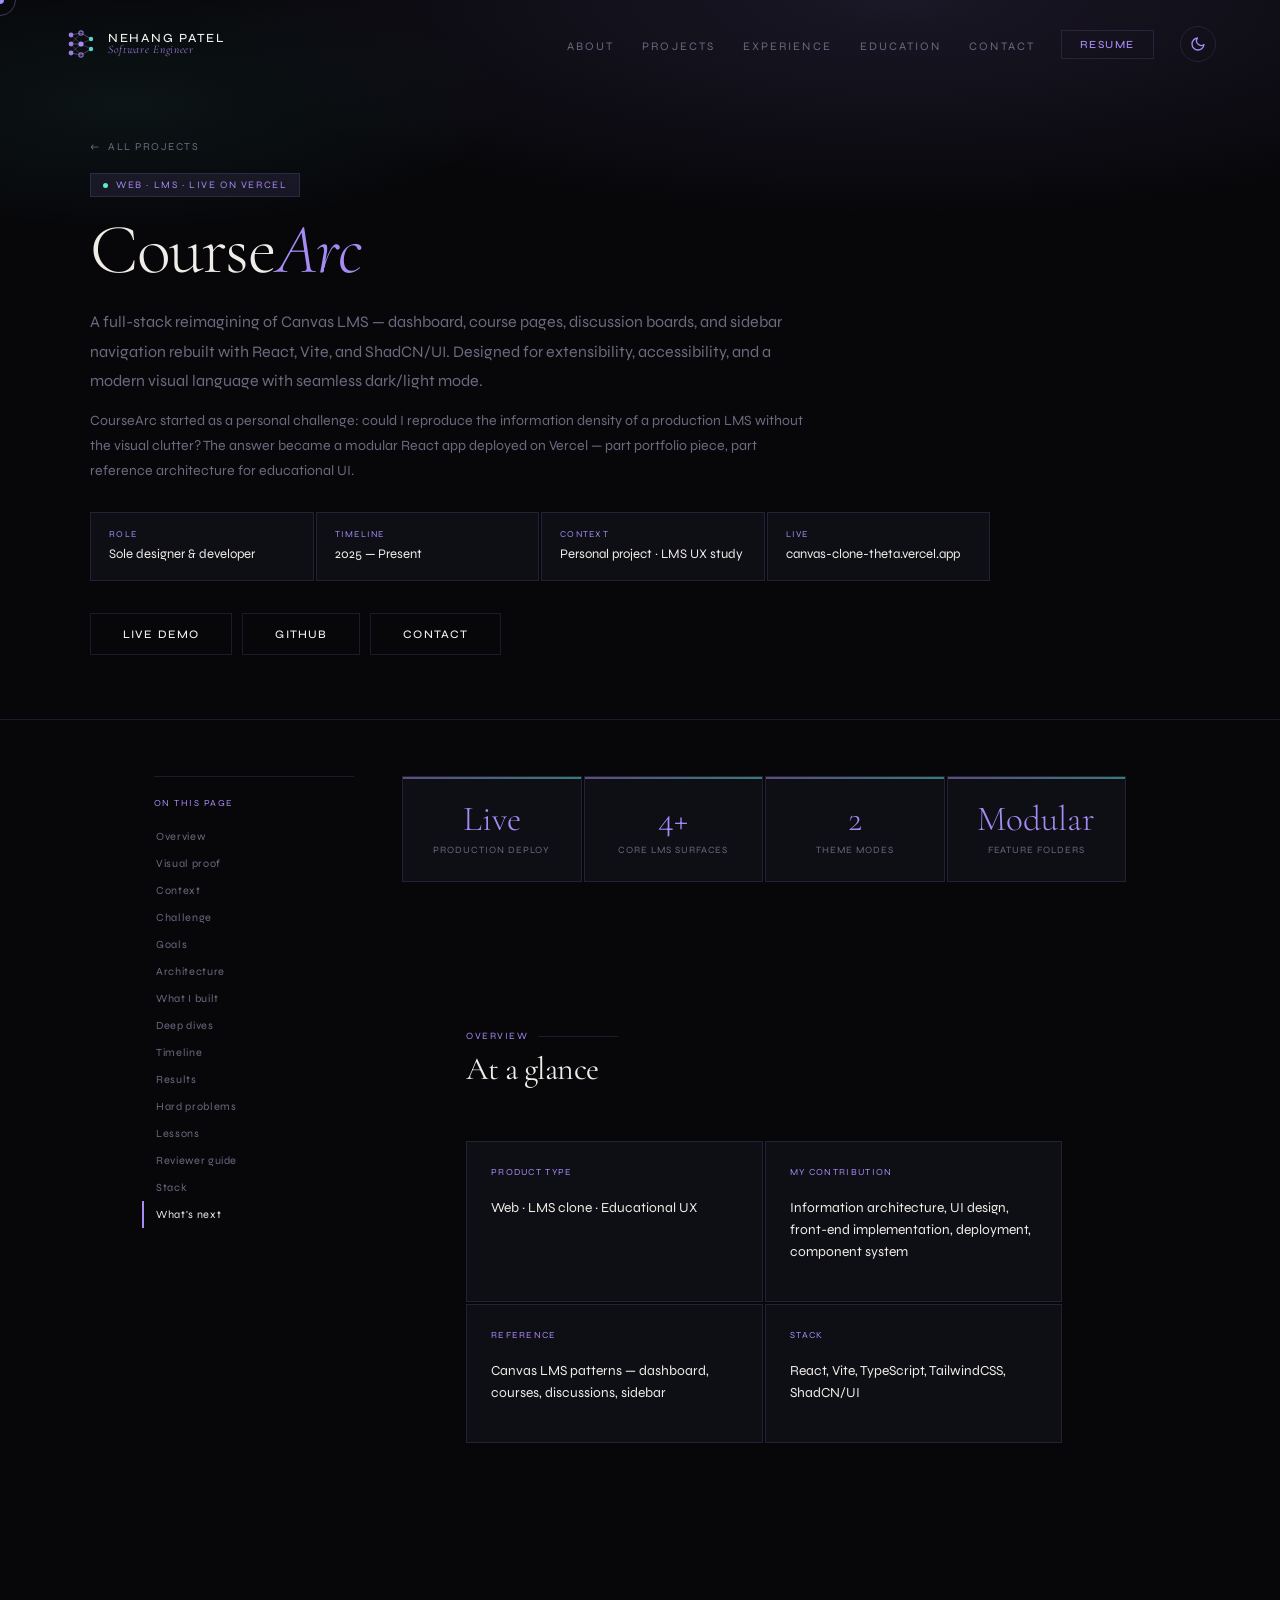
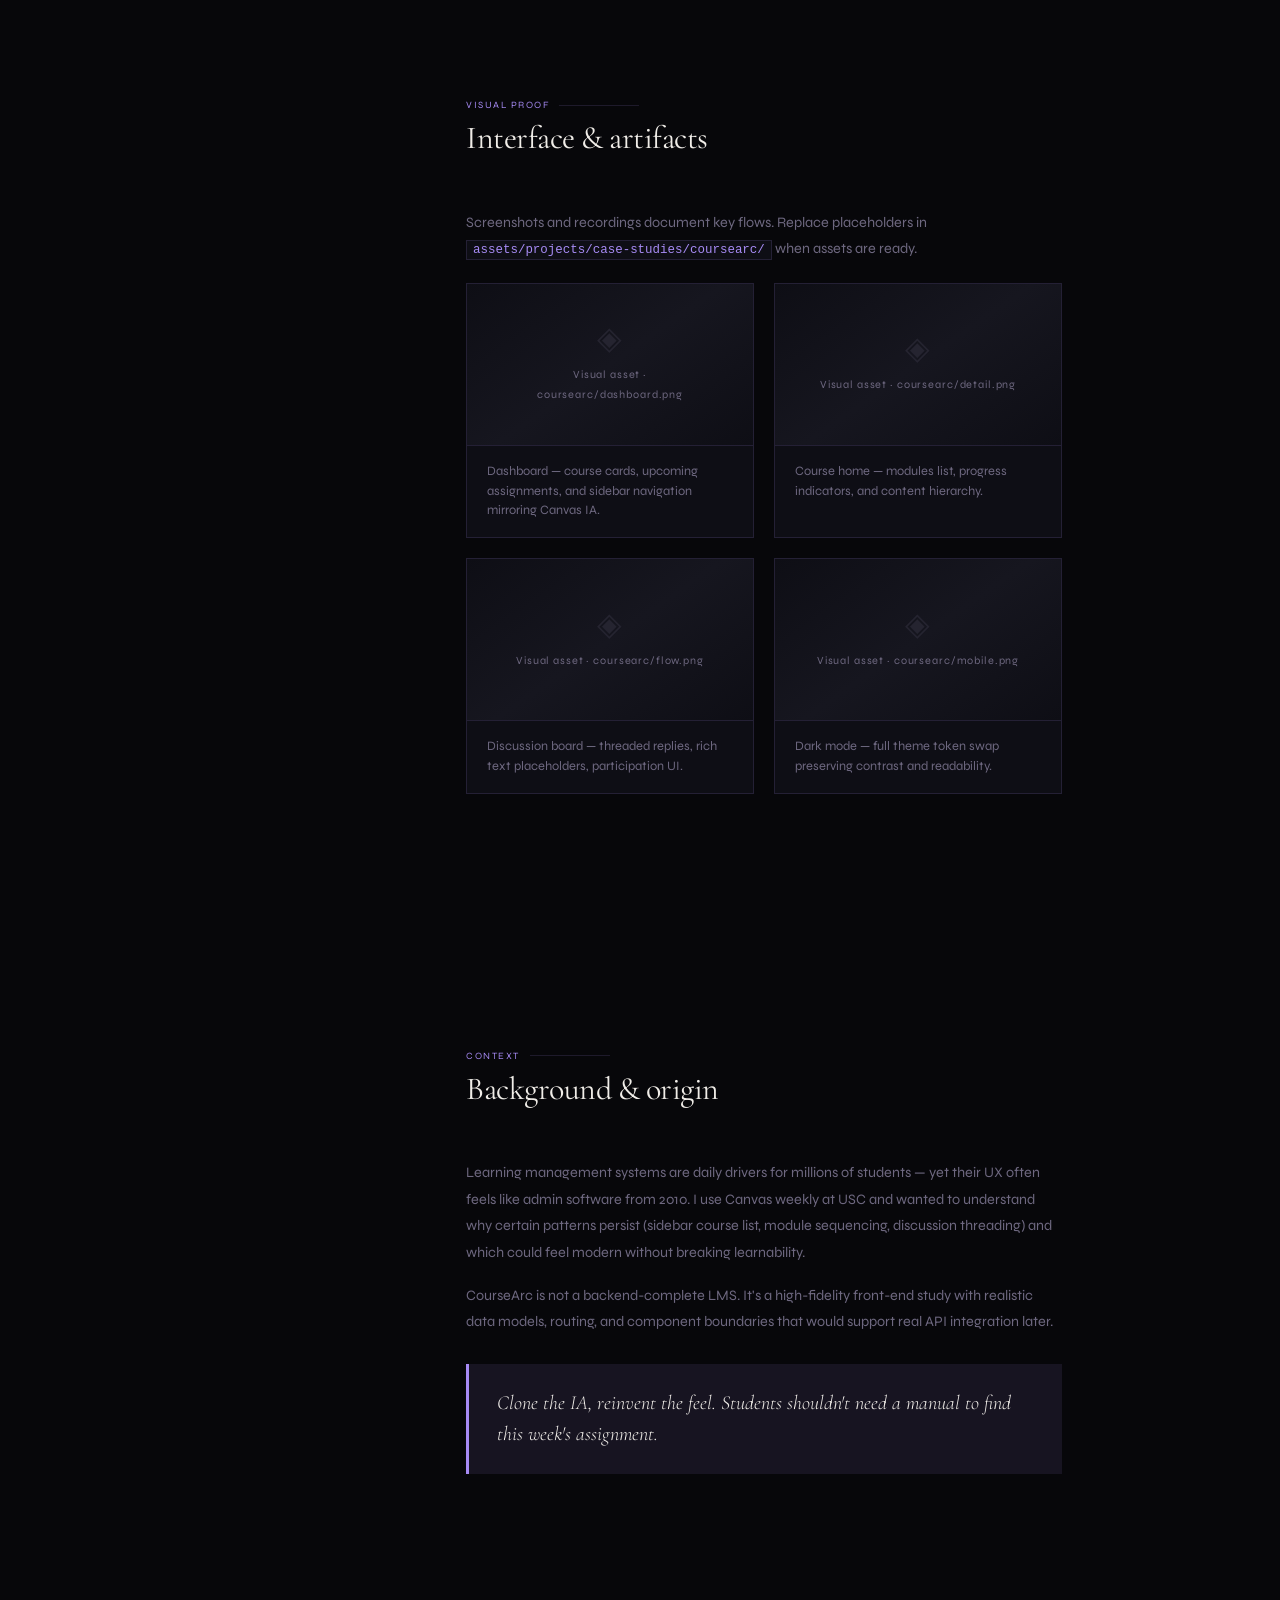
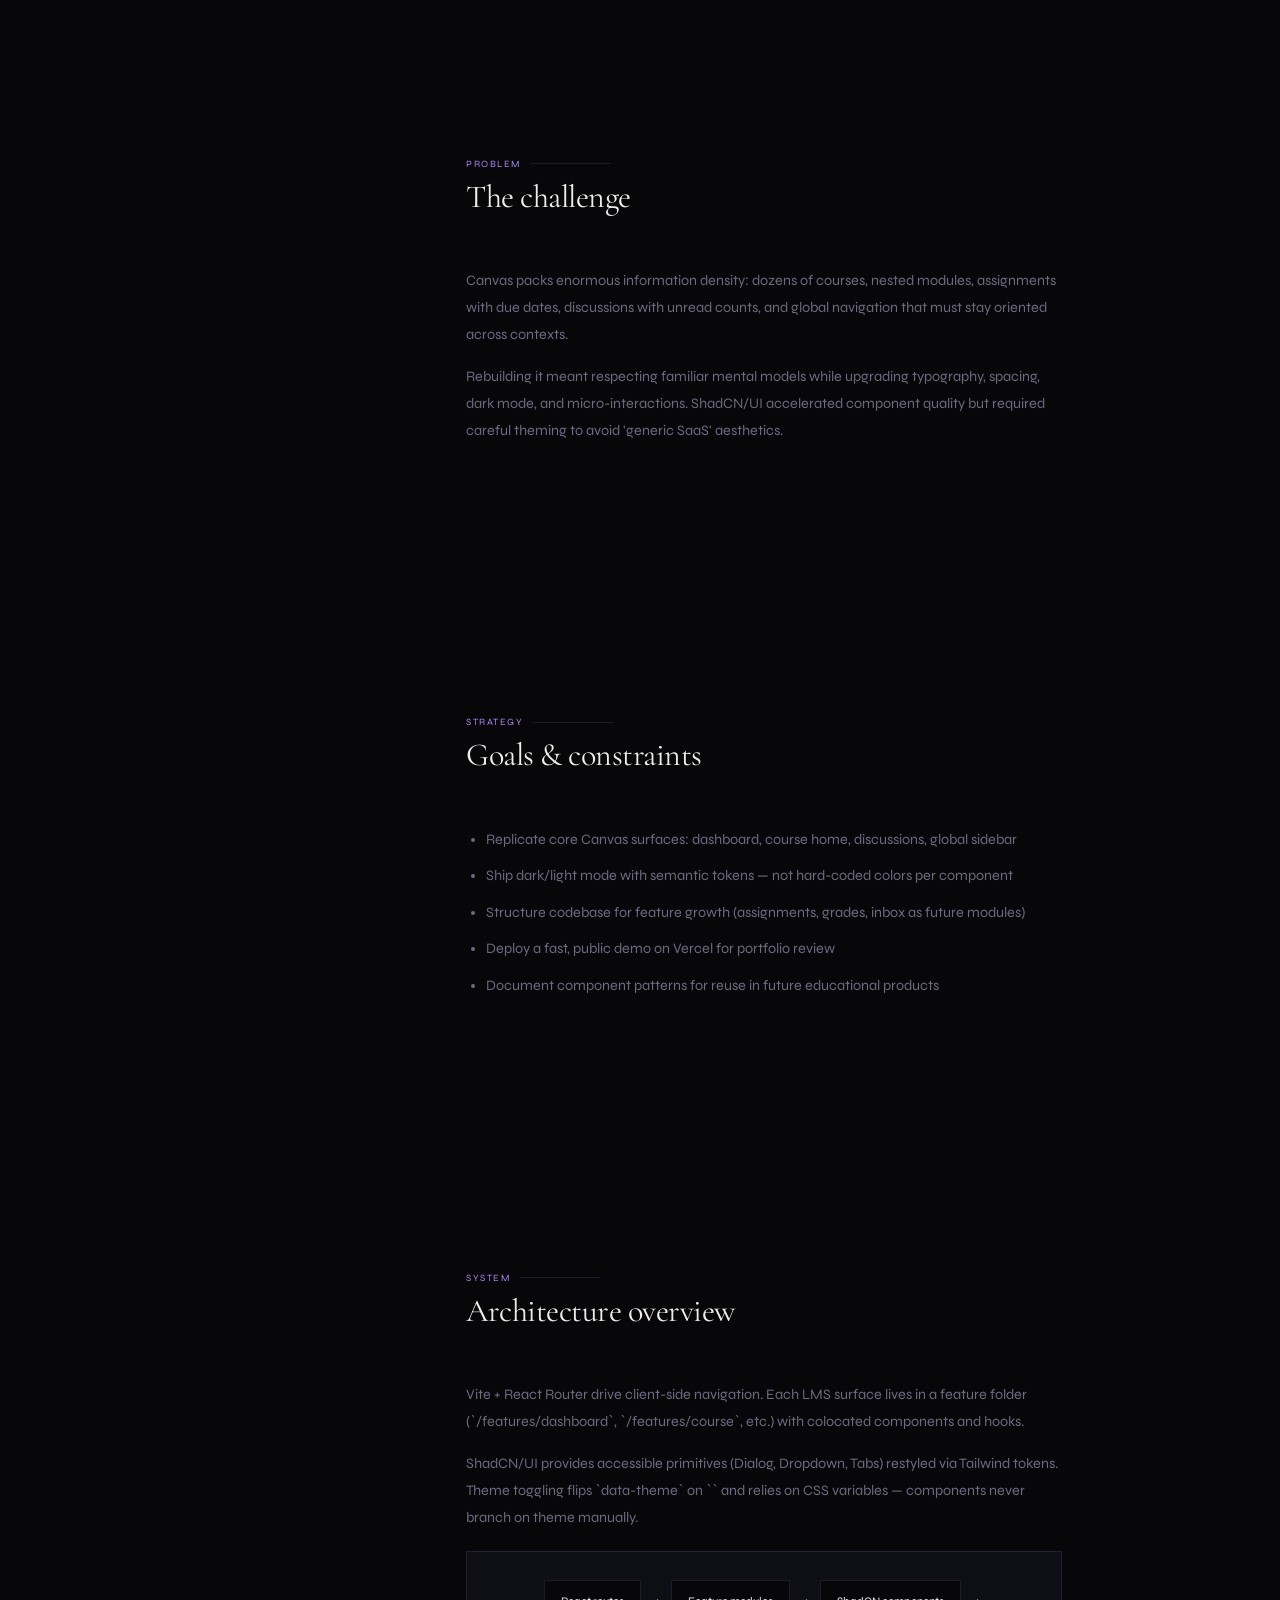
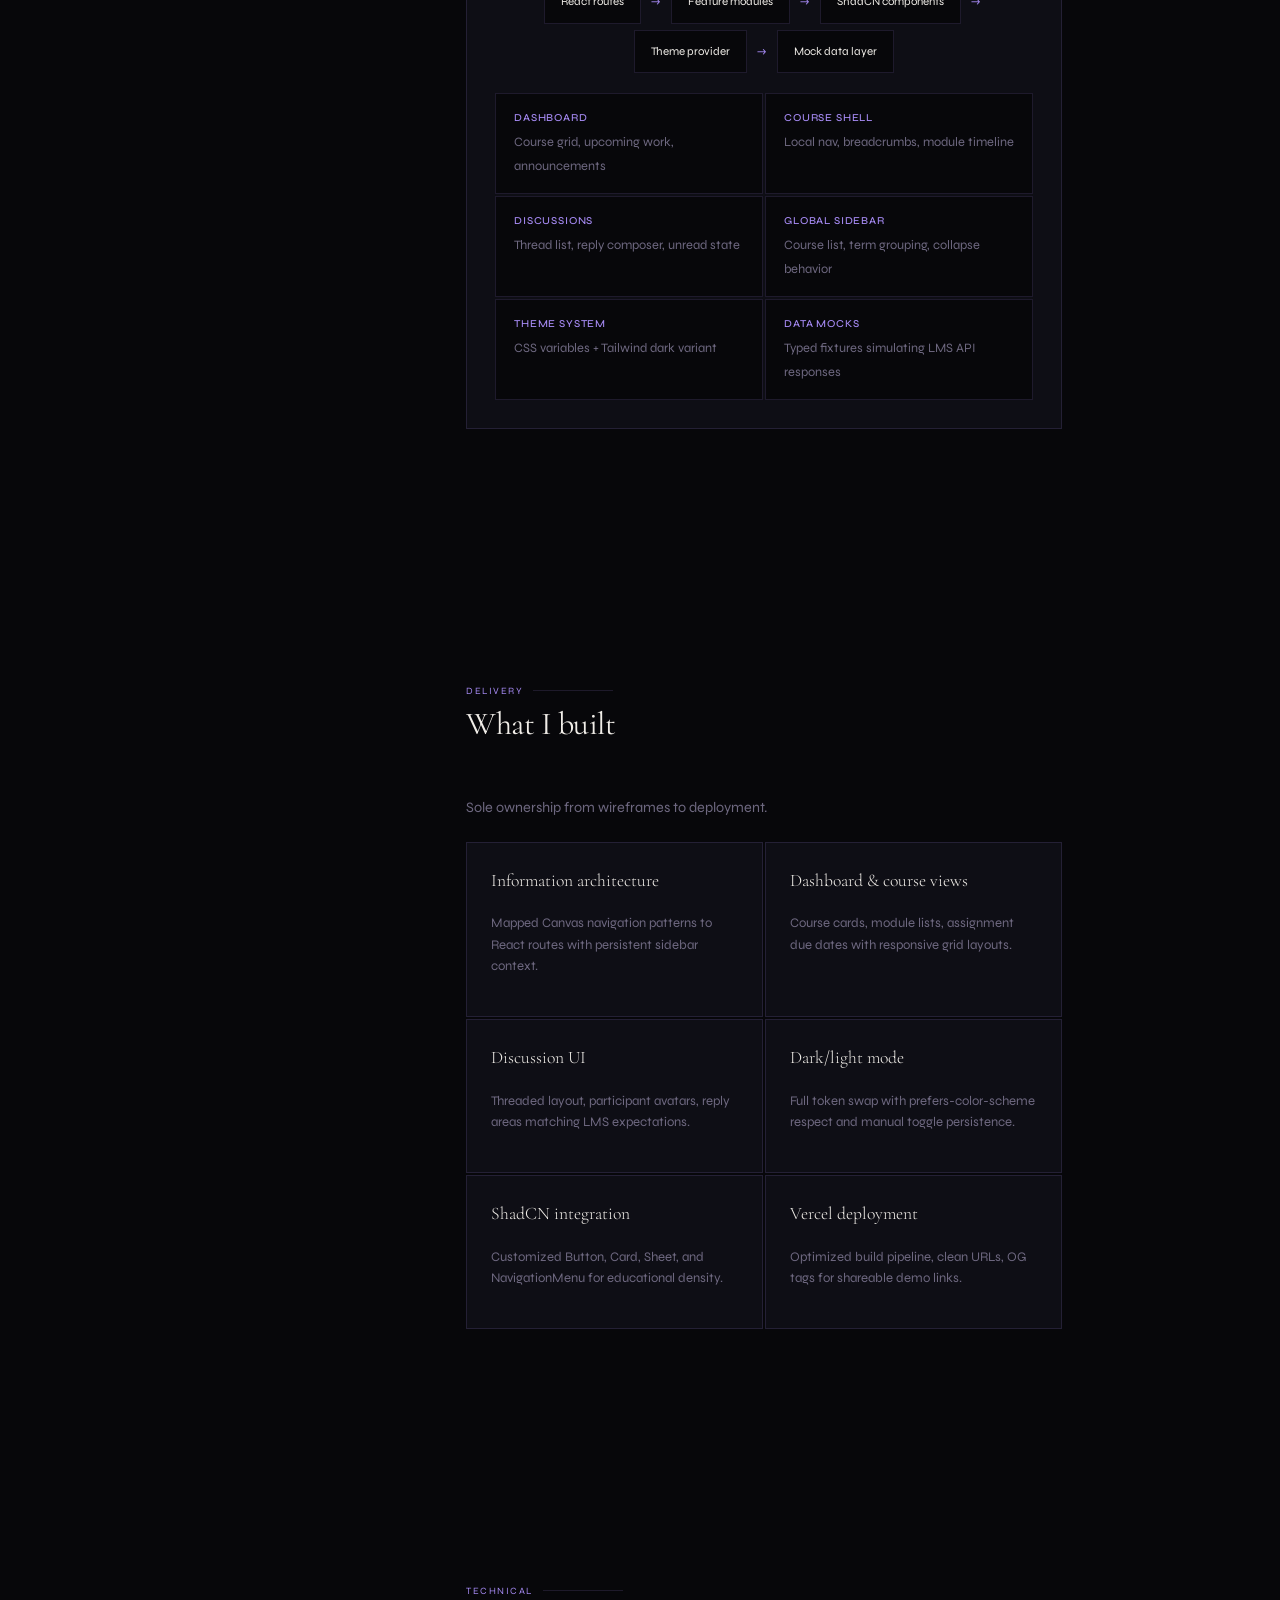
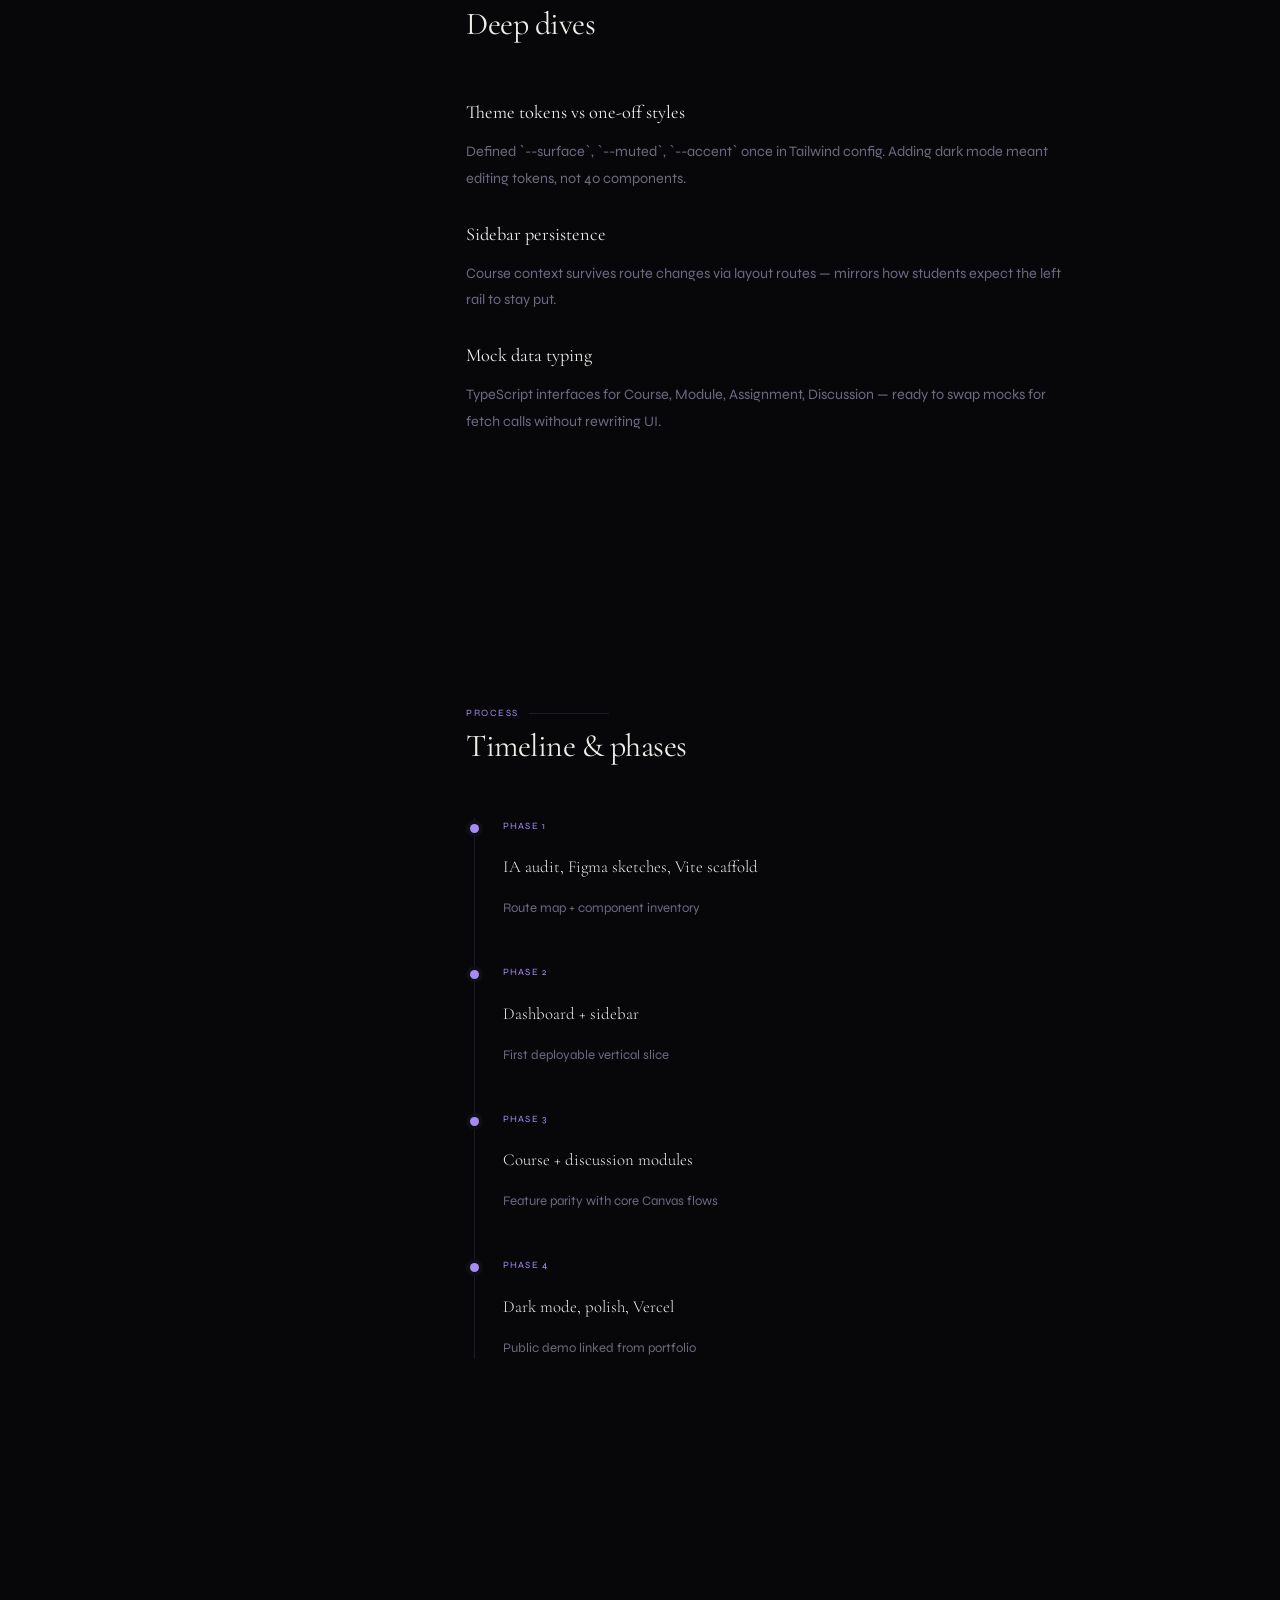
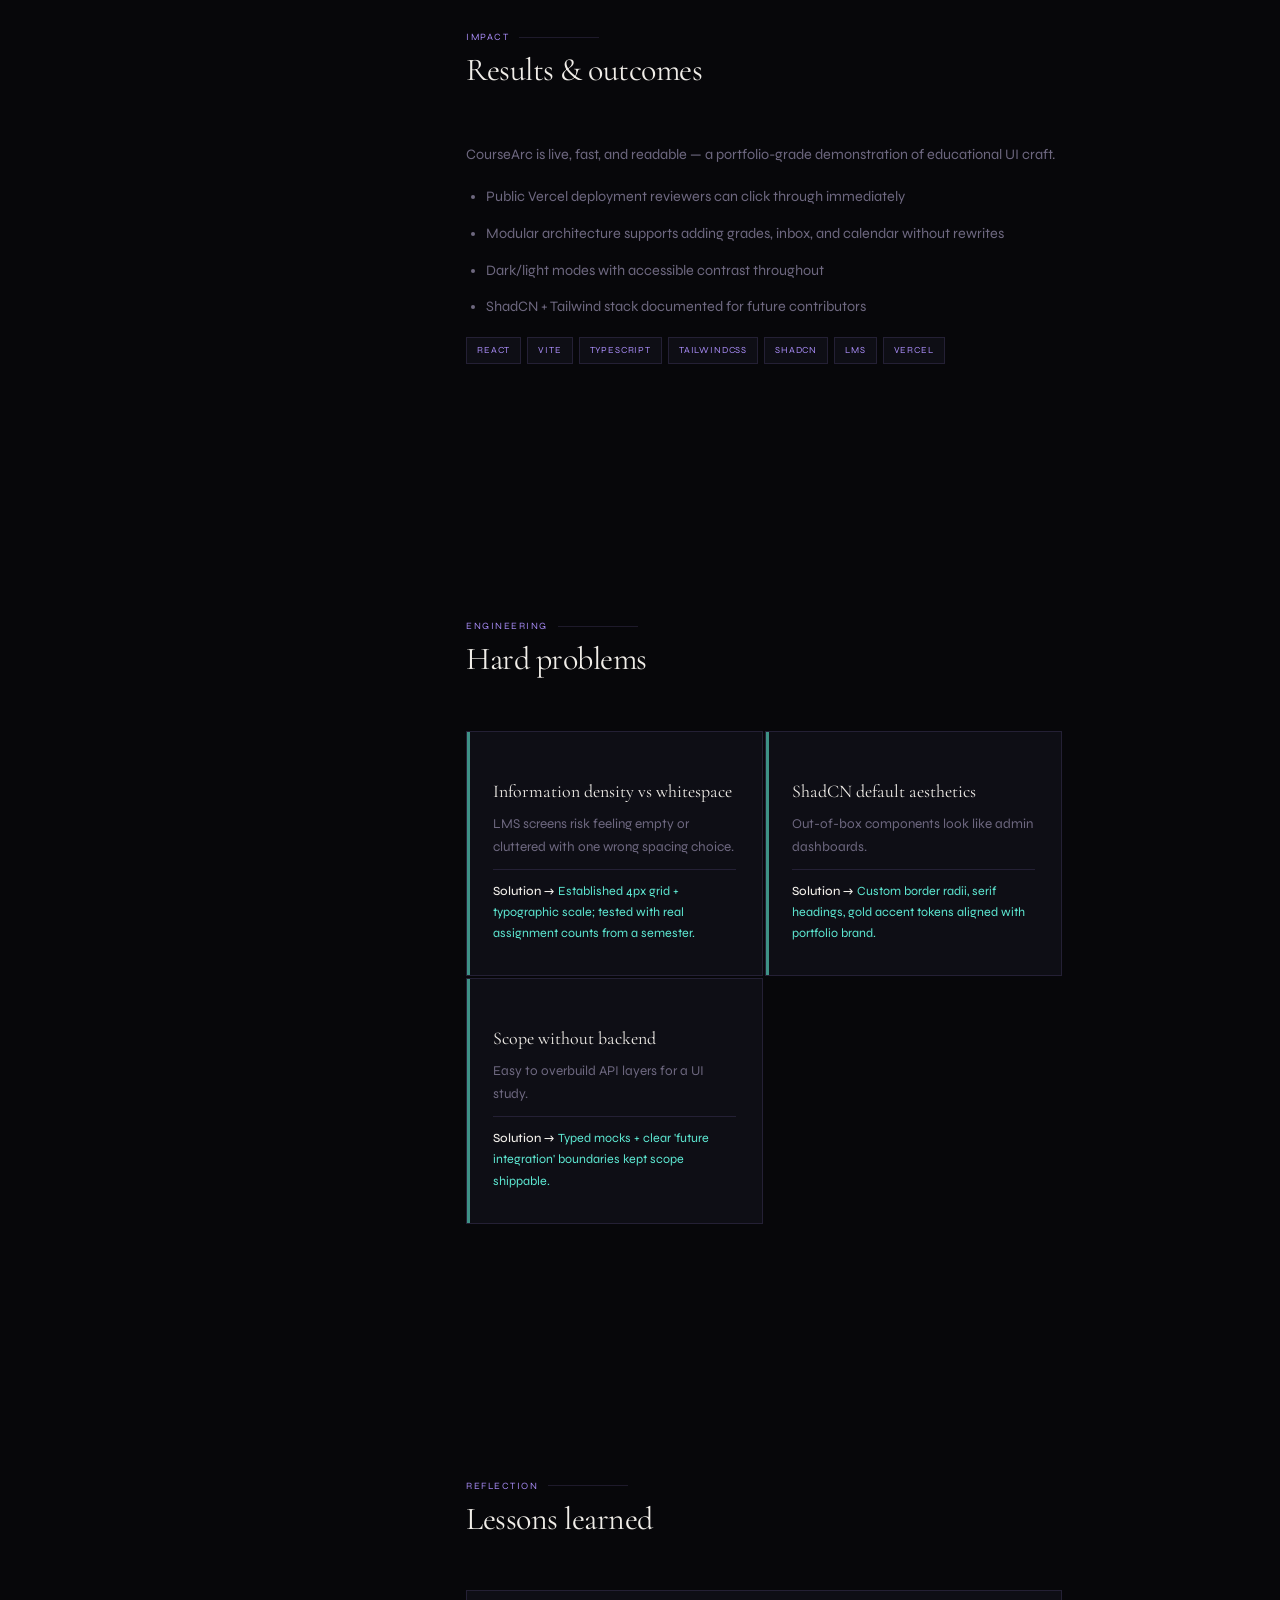
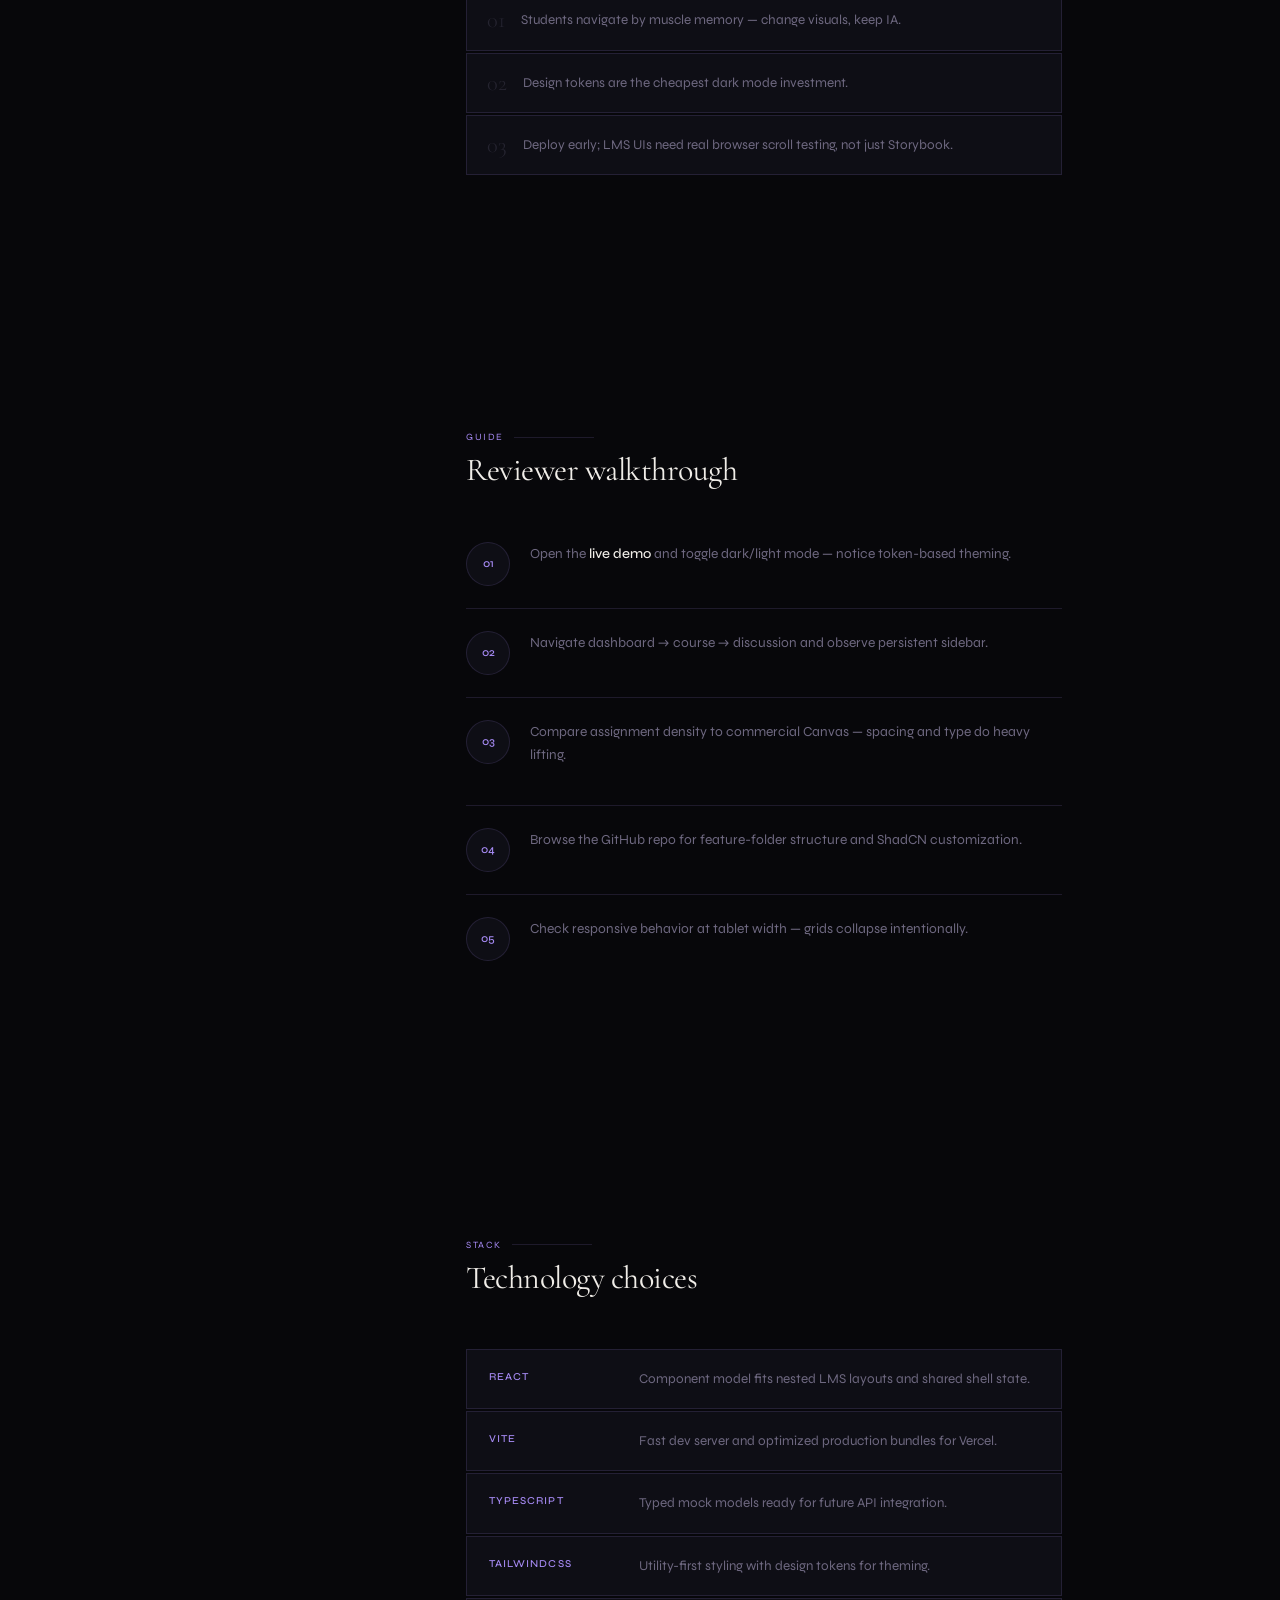
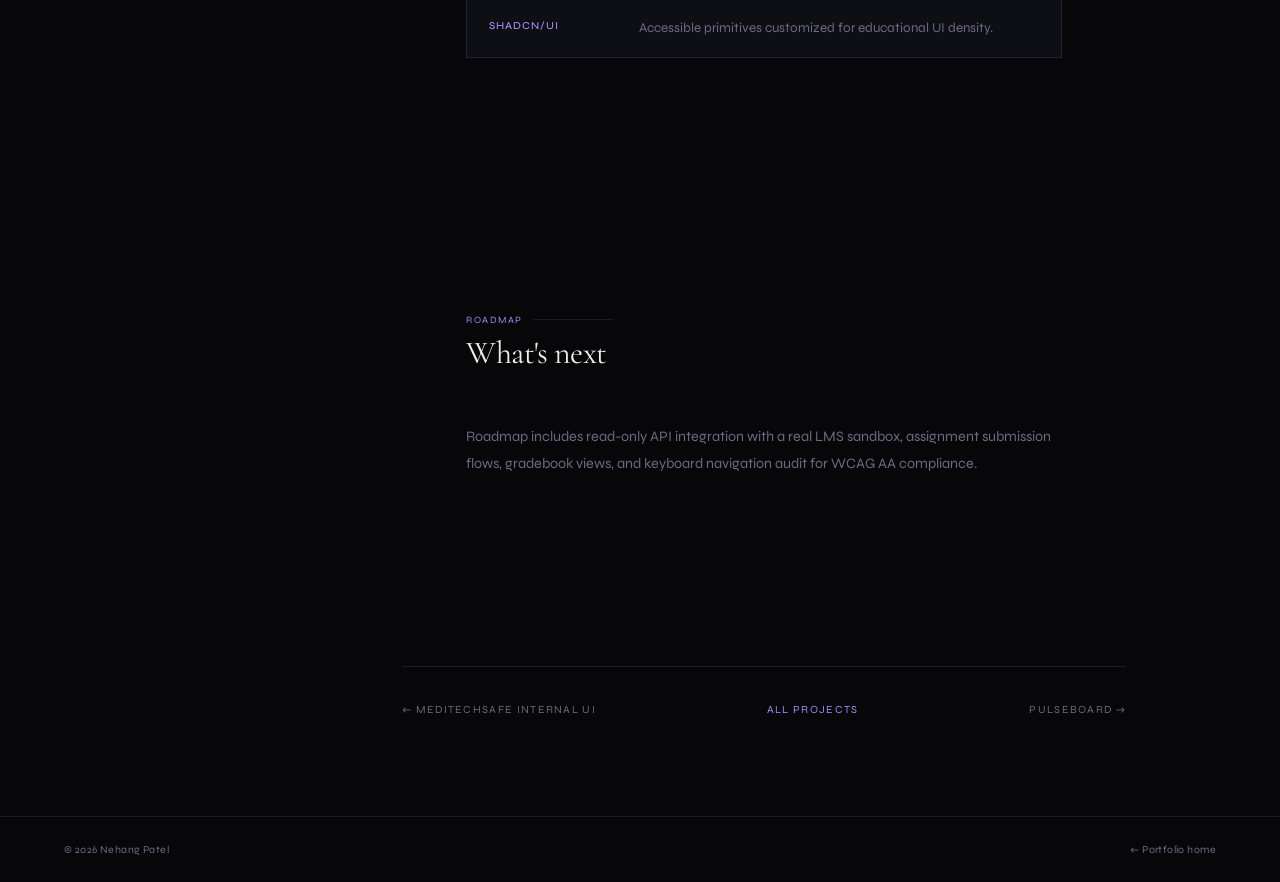
==== projects/coursearc.html @ e44a6020 "Add case study pages, SEO assets, and portfolio enhancements. Ship dedicated project pages with shar" ====
<!DOCTYPE html>
<html lang="en" data-theme="dark">
<head>
<meta charset="UTF-8"/>
<meta name="color-scheme" content="dark light"/>
<meta name="theme-color" content="#07070A" media="(prefers-color-scheme: dark)"/>
<meta name="viewport" content="width=device-width, initial-scale=1.0"/>
<title>CourseArc — Case Study | Nehang Patel</title>
<meta name="description" content="Full-stack Canvas LMS reimagining with React, Vite, TypeScript, TailwindCSS, and ShadCN/UI — dark/light mode, modular architecture, live demo."/>
<meta property="og:title" content="CourseArc — Case Study | Nehang Patel"/>
<meta property="og:description" content="Full-stack Canvas LMS reimagining with React, Vite, TypeScript, TailwindCSS, and ShadCN/UI — dark/light mode, modular architecture, live demo."/>
<meta property="og:type" content="article"/>
<meta property="og:url" content="https://nehang-portfolio.vercel.app/projects/coursearc"/>
<meta property="og:image" content="https://nehang-portfolio.vercel.app/assets/og-banner.png"/>
<meta name="twitter:card" content="summary_large_image"/>
<meta name="twitter:title" content="CourseArc — Case Study"/>
<meta name="twitter:description" content="Full-stack Canvas LMS reimagining with React, Vite, TypeScript, TailwindCSS, and ShadCN/UI — dark/light mode, modular architecture, live demo."/>
<meta name="twitter:image" content="https://nehang-portfolio.vercel.app/assets/og-banner.png"/>
<link rel="canonical" href="https://nehang-portfolio.vercel.app/projects/coursearc"/>
<link rel="icon" type="image/svg+xml" href="data:image/svg+xml,%3Csvg xmlns='http://www.w3.org/2000/svg' viewBox='0 0 34 34'%3E%3Crect width='34' height='34' rx='7' fill='%2307070A'/%3E%3Ccircle cx='17' cy='17' r='2.6' fill='%23A78BF5'/%3E%3C/svg%3E"/>
<script>(function(){try{var t=localStorage.getItem('nehang-theme');document.documentElement.setAttribute('data-theme',t==='light'?'light':'dark');}catch(e){}})();</script>
<link rel="preconnect" href="https://fonts.googleapis.com"/>
<link rel="preconnect" href="https://fonts.gstatic.com" crossorigin/>
<link href="https://fonts.googleapis.com/css2?family=Cormorant+Garamond:ital,wght@0,300;0,400;0,600;1,300;1,400&family=Syne:wght@300;400;500;600&display=swap" rel="stylesheet"/>
<link rel="stylesheet" href="../assets/css/style.css"/>
<link rel="stylesheet" href="../assets/css/case-study.css"/>
</head>
<body>
<div id="progress-bar"></div>
<button id="btt" aria-label="Back to top">
  <svg viewBox="0 0 24 24" fill="none" stroke="currentColor" stroke-width="2" stroke-linecap="round" stroke-linejoin="round"><polyline points="18 15 12 9 6 15"/></svg>
</button>
<div id="cur"></div>
<div id="cur2"></div>
<a class="skip-link" href="#cs-main">Skip to content</a>

<nav id="nav">
  <a href="../index.html" class="logo" aria-label="Nehang Patel">
    <div class="logo-mark"><svg viewBox="0 0 34 34" fill="none" xmlns="http://www.w3.org/2000/svg">
        <line x1="7" y1="8"  x2="17" y2="6"  stroke="var(--gold)" stroke-width=".9" stroke-opacity=".5"/>
        <line x1="7" y1="8"  x2="17" y2="17" stroke="var(--gold)" stroke-width=".9" stroke-opacity=".35"/>
        <line x1="7" y1="17" x2="17" y2="6"  stroke="var(--gold)" stroke-width=".9" stroke-opacity=".35"/>
        <line x1="7" y1="17" x2="17" y2="17" stroke="var(--gold)" stroke-width=".9" stroke-opacity=".5"/>
        <line x1="7" y1="17" x2="17" y2="28" stroke="var(--gold)" stroke-width=".9" stroke-opacity=".35"/>
        <line x1="7" y1="26" x2="17" y2="17" stroke="var(--gold)" stroke-width=".9" stroke-opacity=".35"/>
        <line x1="7" y1="26" x2="17" y2="28" stroke="var(--gold)" stroke-width=".9" stroke-opacity=".5"/>
        <line x1="17" y1="6"  x2="27" y2="12" stroke="var(--gold)" stroke-width=".9" stroke-opacity=".5"/>
        <line x1="17" y1="17" x2="27" y2="12" stroke="var(--gold)" stroke-width=".9" stroke-opacity=".35"/>
        <line x1="17" y1="17" x2="27" y2="22" stroke="var(--gold)" stroke-width=".9" stroke-opacity=".35"/>
        <line x1="17" y1="28" x2="27" y2="22" stroke="var(--gold)" stroke-width=".9" stroke-opacity=".5"/>
        <circle cx="7" cy="8"  r="2.4" fill="var(--gold)" opacity=".9"/>
        <circle cx="7" cy="17" r="2.4" fill="var(--gold)" opacity=".9"/>
        <circle cx="7" cy="26" r="2.4" fill="var(--gold)" opacity=".9"/>
        <circle cx="17" cy="6"  r="2.1" fill="none" stroke="var(--gold)" stroke-width="1.2" opacity=".8"/>
        <circle cx="17" cy="17" r="2.6" fill="var(--gold)" opacity="1"/>
        <circle cx="17" cy="28" r="2.1" fill="none" stroke="var(--gold)" stroke-width="1.2" opacity=".8"/>
        <circle cx="27" cy="12" r="2.2" fill="var(--teal)" opacity=".9"/>
        <circle cx="27" cy="22" r="2.2" fill="var(--teal)" opacity=".9"/>
      </svg></div>
    <div class="logo-wordmark">
      <span class="logo-name">Nehang Patel</span>
      <span class="logo-sub">Software Engineer</span>
    </div>
  </a>
  <div class="nav-r">
    <ul class="nav-links">
      <li><a href="../index.html#about">About</a></li>
      <li><a href="../index.html#projects">Projects</a></li>
      <li><a href="../index.html#exp">Experience</a></li>
      <li><a href="../index.html#education">Education</a></li>
      <li><a href="../index.html#contact">Contact</a></li>
    </ul>
    <button class="resume-btn" id="resumeBtn">Resume</button>
    <button class="tog" id="tog" aria-label="Toggle theme">
      <svg class="icon-moon" width="16" height="16" viewBox="0 0 24 24" fill="none" stroke="currentColor" stroke-width="2" stroke-linecap="round" stroke-linejoin="round" style="color:var(--gold)"><path d="M21 12.79A9 9 0 1 1 11.21 3a7 7 0 0 0 9.79 9.79z"/></svg>
      <svg class="icon-sun" width="16" height="16" viewBox="0 0 24 24" fill="none" stroke="currentColor" stroke-width="2" stroke-linecap="round" stroke-linejoin="round" style="color:var(--gold)"><circle cx="12" cy="12" r="5"/><line x1="12" y1="1" x2="12" y2="3"/><line x1="12" y1="21" x2="12" y2="23"/><line x1="4.22" y1="4.22" x2="5.64" y2="5.64"/><line x1="18.36" y1="18.36" x2="19.78" y2="19.78"/><line x1="1" y1="12" x2="3" y2="12"/><line x1="21" y1="12" x2="23" y2="12"/><line x1="4.22" y1="19.78" x2="5.64" y2="18.36"/><line x1="18.36" y1="5.64" x2="19.78" y2="4.22"/></svg>
    </button>
    <button class="ham" id="ham" aria-label="Menu"><span></span><span></span><span></span></button>
  </div>
</nav>

<div class="nav-drawer" id="drawer">
  <a href="../index.html#about" class="dl">About</a>
  <a href="../index.html#projects" class="dl">Projects</a>
  <a href="../index.html#exp" class="dl">Experience</a>
  <a href="../index.html#education" class="dl">Education</a>
  <a href="../index.html#contact" class="dl">Contact</a>
  <button class="drawer-resume" id="drawerResumeBtn">Resume</button>
  <div class="drawer-socials">
    <a href="https://www.linkedin.com/in/nehangpatel/" target="_blank" rel="noopener noreferrer" class="drawer-soc" aria-label="LinkedIn"><svg viewBox="0 0 24 24"><path d="M16 8a6 6 0 0 1 6 6v7h-4v-7a2 2 0 0 0-2-2 2 2 0 0 0-2 2v7h-4v-7a6 6 0 0 1 6-6z"/><rect x="2" y="9" width="4" height="12"/><circle cx="4" cy="4" r="2"/></svg></a>
    <a href="https://github.com/NehangPatel23" target="_blank" rel="noopener noreferrer" class="drawer-soc" aria-label="GitHub"><svg viewBox="0 0 24 24"><path d="M9 19c-5 1.5-5-2.5-7-3m14 6v-3.87a3.37 3.37 0 0 0-.94-2.61c3.14-.35 6.44-1.54 6.44-7A5.44 5.44 0 0 0 20 4.77 5.07 5.07 0 0 0 19.91 1S18.73.65 16 2.48a13.38 13.38 0 0 0-7 0C6.27.65 5.09 1 5.09 1A5.07 5.07 0 0 0 5 4.77a5.44 5.44 0 0 0-1.5 3.78c0 5.42 3.3 6.61 6.44 7A3.37 3.37 0 0 0 9 18.13V22"/></svg></a>
    <a href="https://x.com/itsnehangp_x" target="_blank" rel="noopener noreferrer" class="drawer-soc" aria-label="X"><svg viewBox="0 0 24 24"><path fill="currentColor" stroke="none" d="M18.244 2.25h3.308l-7.227 8.26 8.502 11.24H16.17l-5.214-6.817L4.99 21.75H1.68l7.73-8.835L1.254 2.25H8.08l4.713 6.231zm-1.161 17.52h1.833L7.084 4.126H5.117z"/></svg></a>
    <a href="mailto:nehangal@usc.edu?subject=Hello%20Nehang&amp;body=Hi%20Nehang%2C%0A%0AI%20came%20across%20your%20portfolio%20and%20wanted%20to%20connect.%0A%0A" class="drawer-soc" aria-label="Email"><svg viewBox="0 0 24 24"><path d="M4 4h16c1.1 0 2 .9 2 2v12c0 1.1-.9 2-2 2H4c-1.1 0-2-.9-2-2V6c0-1.1.9-2 2-2z"/><polyline points="22,6 12,13 2,6"/></svg></a>
  </div>
</div>
<main id="cs-main" class="cs-page">

  <header class="cs-hero">
    <div class="cs-hero-inner">
      
      <a href="../index.html#projects" class="cs-back r">All projects</a>
      <p class="cs-eyebrow r"><span class="cs-eyebrow-dot"></span>Web · LMS · Live on Vercel</p>
      <h1 class="cs-title r">Course<em>Arc</em></h1>
      <p class="cs-lead r">A full-stack reimagining of Canvas LMS — dashboard, course pages, discussion boards, and sidebar navigation rebuilt with React, Vite, and ShadCN/UI. Designed for extensibility, accessibility, and a modern visual language with seamless dark/light mode.</p>
      <p class="cs-lead-sub r">CourseArc started as a personal challenge: could I reproduce the information density of a production LMS without the visual clutter? The answer became a modular React app deployed on Vercel — part portfolio piece, part reference architecture for educational UI.</p>
      <div class="cs-meta-grid r"><div class="cs-meta-cell"><p class="cs-meta-label">Role</p><p class="cs-meta-val">Sole designer & developer</p></div><div class="cs-meta-cell"><p class="cs-meta-label">Timeline</p><p class="cs-meta-val">2025 — Present</p></div><div class="cs-meta-cell"><p class="cs-meta-label">Context</p><p class="cs-meta-val">Personal project · LMS UX study</p></div><div class="cs-meta-cell"><p class="cs-meta-label">Live</p><p class="cs-meta-val">canvas-clone-theta.vercel.app</p></div></div>
      <div class="cs-ctas r"><a href="https://canvas-clone-theta.vercel.app" target="_blank" rel="noopener noreferrer" class="btn btn-g">Live demo</a><a href="https://github.com/NehangPatel23/canvas-clone" target="_blank" rel="noopener noreferrer" class="btn btn-g">GitHub</a><a href="../index.html#contact" class="btn btn-g">Contact</a></div>
    </div>
  </header>

  <div class="cs-layout">
    <aside class="cs-toc"><p class="cs-toc-label">On this page</p><a href="#overview">Overview</a><a href="#visual-proof">Visual proof</a><a href="#context">Context</a><a href="#challenge">Challenge</a><a href="#goals">Goals</a><a href="#architecture">Architecture</a><a href="#built">What I built</a><a href="#deep-dives">Deep dives</a><a href="#timeline">Timeline</a><a href="#results">Results</a><a href="#problems">Hard problems</a><a href="#lessons">Lessons</a><a href="#reviewer">Reviewer guide</a><a href="#stack">Stack</a><a href="#next">What's next</a></aside>
    <div class="cs-content">
      <div class="cs-metrics"><div class="cs-metric r"><div class="cs-metric-n">Live</div><div class="cs-metric-l">Production deploy</div></div><div class="cs-metric r"><div class="cs-metric-n">4+</div><div class="cs-metric-l">Core LMS surfaces</div></div><div class="cs-metric r"><div class="cs-metric-n">2</div><div class="cs-metric-l">Theme modes</div></div><div class="cs-metric r"><div class="cs-metric-n">Modular</div><div class="cs-metric-l">Feature folders</div></div></div>

      <section class="cs-section r" id="overview">
      <div class="cs-section-head"><p class="cs-section-label">Overview</p><h2 class="cs-section-title">At a glance</h2></div>
      <div class="cs-section-body"><div class="cs-glance"><div class="cs-glance-item r"><p class="cs-glance-label">Product type</p><p class="cs-glance-val">Web · LMS clone · Educational UX</p></div><div class="cs-glance-item r"><p class="cs-glance-label">My contribution</p><p class="cs-glance-val">Information architecture, UI design, front-end implementation, deployment, component system</p></div><div class="cs-glance-item r"><p class="cs-glance-label">Reference</p><p class="cs-glance-val">Canvas LMS patterns — dashboard, courses, discussions, sidebar</p></div><div class="cs-glance-item r"><p class="cs-glance-label">Stack</p><p class="cs-glance-val">React, Vite, TypeScript, TailwindCSS, ShadCN/UI</p></div></div></div>
    </section>
      <section class="cs-section r" id="visual-proof">
      <div class="cs-section-head"><p class="cs-section-label">Visual proof</p><h2 class="cs-section-title">Interface & artifacts</h2></div>
      <div class="cs-section-body"><p>Screenshots and recordings document key flows. Replace placeholders in <code>assets/projects/case-studies/coursearc/</code> when assets are ready.</p><div class="cs-gallery cs-gallery-2"><figure class="cs-gallery-item r">
      <div class="cs-placeholder"><span class="cs-placeholder-icon">◈</span>Visual asset · coursearc/dashboard.png</div>
      <figcaption class="cs-gallery-cap">Dashboard — course cards, upcoming assignments, and sidebar navigation mirroring Canvas IA.</figcaption>
    </figure><figure class="cs-gallery-item r">
      <div class="cs-placeholder"><span class="cs-placeholder-icon">◈</span>Visual asset · coursearc/detail.png</div>
      <figcaption class="cs-gallery-cap">Course home — modules list, progress indicators, and content hierarchy.</figcaption>
    </figure><figure class="cs-gallery-item r">
      <div class="cs-placeholder"><span class="cs-placeholder-icon">◈</span>Visual asset · coursearc/flow.png</div>
      <figcaption class="cs-gallery-cap">Discussion board — threaded replies, rich text placeholders, participation UI.</figcaption>
    </figure><figure class="cs-gallery-item r">
      <div class="cs-placeholder"><span class="cs-placeholder-icon">◈</span>Visual asset · coursearc/mobile.png</div>
      <figcaption class="cs-gallery-cap">Dark mode — full theme token swap preserving contrast and readability.</figcaption>
    </figure></div></div>
    </section>
      <section class="cs-section r" id="context">
      <div class="cs-section-head"><p class="cs-section-label">Context</p><h2 class="cs-section-title">Background & origin</h2></div>
      <div class="cs-section-body"><p>Learning management systems are daily drivers for millions of students — yet their UX often feels like admin software from 2010. I use Canvas weekly at USC and wanted to understand why certain patterns persist (sidebar course list, module sequencing, discussion threading) and which could feel modern without breaking learnability.</p><p>CourseArc is not a backend-complete LMS. It's a high-fidelity front-end study with realistic data models, routing, and component boundaries that would support real API integration later.</p><blockquote class="cs-quote r">Clone the IA, reinvent the feel. Students shouldn't need a manual to find this week's assignment.</blockquote></div>
    </section>
      <section class="cs-section r" id="challenge">
      <div class="cs-section-head"><p class="cs-section-label">Problem</p><h2 class="cs-section-title">The challenge</h2></div>
      <div class="cs-section-body"><p>Canvas packs enormous information density: dozens of courses, nested modules, assignments with due dates, discussions with unread counts, and global navigation that must stay oriented across contexts.</p><p>Rebuilding it meant respecting familiar mental models while upgrading typography, spacing, dark mode, and micro-interactions. ShadCN/UI accelerated component quality but required careful theming to avoid 'generic SaaS' aesthetics.</p></div>
    </section>
      <section class="cs-section r" id="goals">
      <div class="cs-section-head"><p class="cs-section-label">Strategy</p><h2 class="cs-section-title">Goals & constraints</h2></div>
      <div class="cs-section-body"><ul><li>Replicate core Canvas surfaces: dashboard, course home, discussions, global sidebar</li><li>Ship dark/light mode with semantic tokens — not hard-coded colors per component</li><li>Structure codebase for feature growth (assignments, grades, inbox as future modules)</li><li>Deploy a fast, public demo on Vercel for portfolio review</li><li>Document component patterns for reuse in future educational products</li></ul></div>
    </section>
      <section class="cs-section r" id="architecture">
      <div class="cs-section-head"><p class="cs-section-label">System</p><h2 class="cs-section-title">Architecture overview</h2></div>
      <div class="cs-section-body"><p>Vite + React Router drive client-side navigation. Each LMS surface lives in a feature folder (`/features/dashboard`, `/features/course`, etc.) with colocated components and hooks.</p><p>ShadCN/UI provides accessible primitives (Dialog, Dropdown, Tabs) restyled via Tailwind tokens. Theme toggling flips `data-theme` on `<html>` and relies on CSS variables — components never branch on theme manually.</p><div class="cs-arch"><div class="cs-flow"><span>React routes</span><span class="cs-arrow">→</span><span>Feature modules</span><span class="cs-arrow">→</span><span>ShadCN components</span><span class="cs-arrow">→</span><span>Theme provider</span><span class="cs-arrow">→</span><span>Mock data layer</span></div><div class="cs-arch-list"><div class="cs-arch-item"><strong>Dashboard</strong>Course grid, upcoming work, announcements</div><div class="cs-arch-item"><strong>Course shell</strong>Local nav, breadcrumbs, module timeline</div><div class="cs-arch-item"><strong>Discussions</strong>Thread list, reply composer, unread state</div><div class="cs-arch-item"><strong>Global sidebar</strong>Course list, term grouping, collapse behavior</div><div class="cs-arch-item"><strong>Theme system</strong>CSS variables + Tailwind dark variant</div><div class="cs-arch-item"><strong>Data mocks</strong>Typed fixtures simulating LMS API responses</div></div></div></div>
    </section>
      <section class="cs-section r" id="built">
      <div class="cs-section-head"><p class="cs-section-label">Delivery</p><h2 class="cs-section-title">What I built</h2></div>
      <div class="cs-section-body"><p>Sole ownership from wireframes to deployment.</p><div class="cs-features"><div class="cs-feature r"><p class="cs-feature-title">Information architecture</p><p class="cs-feature-desc">Mapped Canvas navigation patterns to React routes with persistent sidebar context.</p></div><div class="cs-feature r"><p class="cs-feature-title">Dashboard & course views</p><p class="cs-feature-desc">Course cards, module lists, assignment due dates with responsive grid layouts.</p></div><div class="cs-feature r"><p class="cs-feature-title">Discussion UI</p><p class="cs-feature-desc">Threaded layout, participant avatars, reply areas matching LMS expectations.</p></div><div class="cs-feature r"><p class="cs-feature-title">Dark/light mode</p><p class="cs-feature-desc">Full token swap with prefers-color-scheme respect and manual toggle persistence.</p></div><div class="cs-feature r"><p class="cs-feature-title">ShadCN integration</p><p class="cs-feature-desc">Customized Button, Card, Sheet, and NavigationMenu for educational density.</p></div><div class="cs-feature r"><p class="cs-feature-title">Vercel deployment</p><p class="cs-feature-desc">Optimized build pipeline, clean URLs, OG tags for shareable demo links.</p></div></div></div>
    </section>
      <section class="cs-section r" id="deep-dives">
      <div class="cs-section-head"><p class="cs-section-label">Technical</p><h2 class="cs-section-title">Deep dives</h2></div>
      <div class="cs-section-body"><h4>Theme tokens vs one-off styles</h4><p>Defined `--surface`, `--muted`, `--accent` once in Tailwind config. Adding dark mode meant editing tokens, not 40 components.</p><h4>Sidebar persistence</h4><p>Course context survives route changes via layout routes — mirrors how students expect the left rail to stay put.</p><h4>Mock data typing</h4><p>TypeScript interfaces for Course, Module, Assignment, Discussion — ready to swap mocks for fetch calls without rewriting UI.</p></div>
    </section>
      <section class="cs-section r" id="timeline">
      <div class="cs-section-head"><p class="cs-section-label">Process</p><h2 class="cs-section-title">Timeline & phases</h2></div>
      <div class="cs-section-body"><div class="cs-timeline"><div class="cs-tl-item"><p class="cs-tl-phase">Phase 1</p><p class="cs-tl-title">IA audit, Figma sketches, Vite scaffold</p><p class="cs-tl-desc">Route map + component inventory</p></div><div class="cs-tl-item"><p class="cs-tl-phase">Phase 2</p><p class="cs-tl-title">Dashboard + sidebar</p><p class="cs-tl-desc">First deployable vertical slice</p></div><div class="cs-tl-item"><p class="cs-tl-phase">Phase 3</p><p class="cs-tl-title">Course + discussion modules</p><p class="cs-tl-desc">Feature parity with core Canvas flows</p></div><div class="cs-tl-item"><p class="cs-tl-phase">Phase 4</p><p class="cs-tl-title">Dark mode, polish, Vercel</p><p class="cs-tl-desc">Public demo linked from portfolio</p></div></div></div>
    </section>
      <section class="cs-section r" id="results">
      <div class="cs-section-head"><p class="cs-section-label">Impact</p><h2 class="cs-section-title">Results & outcomes</h2></div>
      <div class="cs-section-body"><p>CourseArc is live, fast, and readable — a portfolio-grade demonstration of educational UI craft.</p><ul><li>Public Vercel deployment reviewers can click through immediately</li><li>Modular architecture supports adding grades, inbox, and calendar without rewrites</li><li>Dark/light modes with accessible contrast throughout</li><li>ShadCN + Tailwind stack documented for future contributors</li></ul><div class="cs-tags"><span class="cs-tag">React</span><span class="cs-tag">Vite</span><span class="cs-tag">TypeScript</span><span class="cs-tag">TailwindCSS</span><span class="cs-tag">ShadCN</span><span class="cs-tag">LMS</span><span class="cs-tag">Vercel</span></div></div>
    </section>
      <section class="cs-section r" id="problems">
      <div class="cs-section-head"><p class="cs-section-label">Engineering</p><h2 class="cs-section-title">Hard problems</h2></div>
      <div class="cs-section-body"><div class="cs-problems"><div class="cs-problem r"><h4>Information density vs whitespace</h4><p>LMS screens risk feeling empty or cluttered with one wrong spacing choice.</p><p class="cs-solution"><strong>Solution →</strong> Established 4px grid + typographic scale; tested with real assignment counts from a semester.</p></div><div class="cs-problem r"><h4>ShadCN default aesthetics</h4><p>Out-of-box components look like admin dashboards.</p><p class="cs-solution"><strong>Solution →</strong> Custom border radii, serif headings, gold accent tokens aligned with portfolio brand.</p></div><div class="cs-problem r"><h4>Scope without backend</h4><p>Easy to overbuild API layers for a UI study.</p><p class="cs-solution"><strong>Solution →</strong> Typed mocks + clear 'future integration' boundaries kept scope shippable.</p></div></div></div>
    </section>
      <section class="cs-section r" id="lessons">
      <div class="cs-section-head"><p class="cs-section-label">Reflection</p><h2 class="cs-section-title">Lessons learned</h2></div>
      <div class="cs-section-body"><div class="cs-lessons"><div class="cs-lesson r"><span class="cs-lesson-n">01</span><span>Students navigate by muscle memory — change visuals, keep IA.</span></div><div class="cs-lesson r"><span class="cs-lesson-n">02</span><span>Design tokens are the cheapest dark mode investment.</span></div><div class="cs-lesson r"><span class="cs-lesson-n">03</span><span>Deploy early; LMS UIs need real browser scroll testing, not just Storybook.</span></div></div></div>
    </section>
      <section class="cs-section r" id="reviewer">
      <div class="cs-section-head"><p class="cs-section-label">Guide</p><h2 class="cs-section-title">Reviewer walkthrough</h2></div>
      <div class="cs-section-body"><div class="cs-steps"><div class="cs-step r"><span class="cs-step-n">01</span><p>Open the <strong>live demo</strong> and toggle dark/light mode — notice token-based theming.</p></div><div class="cs-step r"><span class="cs-step-n">02</span><p>Navigate dashboard → course → discussion and observe persistent sidebar.</p></div><div class="cs-step r"><span class="cs-step-n">03</span><p>Compare assignment density to commercial Canvas — spacing and type do heavy lifting.</p></div><div class="cs-step r"><span class="cs-step-n">04</span><p>Browse the GitHub repo for feature-folder structure and ShadCN customization.</p></div><div class="cs-step r"><span class="cs-step-n">05</span><p>Check responsive behavior at tablet width — grids collapse intentionally.</p></div></div></div>
    </section>
      <section class="cs-section r" id="stack">
      <div class="cs-section-head"><p class="cs-section-label">Stack</p><h2 class="cs-section-title">Technology choices</h2></div>
      <div class="cs-section-body"><div class="cs-rationale"><div class="cs-rat-item r"><span class="cs-rat-tech">React</span><span class="cs-rat-why">Component model fits nested LMS layouts and shared shell state.</span></div><div class="cs-rat-item r"><span class="cs-rat-tech">Vite</span><span class="cs-rat-why">Fast dev server and optimized production bundles for Vercel.</span></div><div class="cs-rat-item r"><span class="cs-rat-tech">TypeScript</span><span class="cs-rat-why">Typed mock models ready for future API integration.</span></div><div class="cs-rat-item r"><span class="cs-rat-tech">TailwindCSS</span><span class="cs-rat-why">Utility-first styling with design tokens for theming.</span></div><div class="cs-rat-item r"><span class="cs-rat-tech">ShadCN/UI</span><span class="cs-rat-why">Accessible primitives customized for educational UI density.</span></div></div></div>
    </section>
      <section class="cs-section r" id="next">
      <div class="cs-section-head"><p class="cs-section-label">Roadmap</p><h2 class="cs-section-title">What's next</h2></div>
      <div class="cs-section-body"><p>Roadmap includes read-only API integration with a real LMS sandbox, assignment submission flows, gradebook views, and keyboard navigation audit for WCAG AA compliance.</p></div>
    </section>

      <div class="cs-footer-nav r">
        <a href="meditechsafe-ui.html">← MediTechSafe Internal UI</a>
        <a href="../index.html#projects" class="cs-fn-home">All projects</a>
        <a href="pulseboard.html">PulseBoard →</a>
      </div>
    </div>
  </div>
</main>
<footer><p>© 2026 Nehang Patel</p><div class="footer-right"><a href="../index.html" style="color:var(--muted);font-size:.66rem;text-decoration:none">← Portfolio home</a></div></footer>
<div id="resumeOverlay" role="dialog" aria-modal="true" aria-label="Nehang Patel — Resume">
  <div class="resume-modal">
    <div class="resume-modal-bar">
      <p class="resume-modal-title">Nehang Patel <span>— Resume</span></p>
      <div class="resume-modal-actions">
        <a href="../assets/resume/Nehang_Patel_Resume.pdf" download="Nehang_Patel_Resume.pdf" rel="noopener noreferrer" class="resume-dl-btn" id="resumeDlBtn">
          <svg viewBox="0 0 24 24" fill="none" stroke="currentColor" stroke-width="2" stroke-linecap="round" stroke-linejoin="round"><path d="M21 15v4a2 2 0 0 1-2 2H5a2 2 0 0 1-2-2v-4"/><polyline points="7 10 12 15 17 10"/><line x1="12" y1="15" x2="12" y2="3"/></svg>
          Download PDF
        </a>
        <button class="resume-close" id="resumeClose" aria-label="Close">
          <svg viewBox="0 0 24 24" fill="none" stroke="currentColor" stroke-width="2" stroke-linecap="round"><line x1="18" y1="6" x2="6" y2="18"/><line x1="6" y1="6" x2="18" y2="18"/></svg>
        </button>
      </div>
    </div>
    <div class="resume-body">
      <div class="rv-header">
        <h2 class="rv-name">Nehang <span>Patel</span></h2>
        <div class="rv-meta">
          <span>Los Angeles, CA</span>
          <a href="mailto:nehangal@usc.edu">nehangal@usc.edu</a>
          <a href="https://linkedin.com/in/nehangpatel/" target="_blank" rel="noopener noreferrer">linkedin.com/in/nehangpatel</a>
          <a href="https://github.com/NehangPatel23" target="_blank" rel="noopener noreferrer">github.com/NehangPatel23</a>
        </div>
      </div>
      <div class="rv-section">
        <p class="rv-section-title">Education</p>
        <div class="rv-entry">
          <div class="rv-entry-head"><span class="rv-entry-title">University of Southern California</span><span class="rv-entry-date">Aug 2025 — May 2027</span></div>
          <p class="rv-entry-sub">MS Computer Science · Viterbi School of Engineering</p>
        </div>
        <div class="rv-entry">
          <div class="rv-entry-head"><span class="rv-entry-title">University of Cincinnati</span><span class="rv-entry-date">Aug 2020 — May 2025</span></div>
          <p class="rv-entry-sub">BS Computer Science · Minor: Cyber Operations &amp; Software Engineering</p>
        </div>
      </div>
      <div class="rv-section">
        <p class="rv-section-title">Experience</p>
        <div class="rv-entry">
          <div class="rv-entry-head"><span class="rv-entry-title">Software Developer Intern</span><span class="rv-entry-date">Jan 2024 — Apr 2024</span></div>
          <p class="rv-entry-sub">MediTechSafe Inc · West Chester, OH</p>
          <ul class="rv-list"><li>Refactored web-scraping codebase; built Flutter UI with Golang API integration</li></ul>
        </div>
      </div>
      <div class="rv-section">
        <p class="rv-section-title">Skills</p>
        <div class="rv-skills">
          <span class="rv-skill">Python</span><span class="rv-skill">Flutter</span><span class="rv-skill">GoLang</span><span class="rv-skill">TypeScript</span><span class="rv-skill">React</span><span class="rv-skill">Next.js</span><span class="rv-skill">MySQL</span><span class="rv-skill">Git</span>
        </div>
      </div>
    </div>
  </div>
</div>
<script src="../assets/js/case-study.js" defer></script>
</body>
</html>
---- assets/css/style.css ----
:root{
  --bg:#07070A;--bg2:#0E0E15;--bg3:#16161F;
  --text:#F0EDE8;--muted:#6E6880;--faint:#252430;
  --gold:#A78BF5;--gold2:rgba(167,139,245,.1);--gold3:rgba(167,139,245,.22);
  --glow:rgba(167,139,245,.35);--teal:#5EEAD4;
  --border:rgba(167,139,245,.14);
  --ease:cubic-bezier(.23,1,.32,1);
  --pad:clamp(20px,5vw,72px);
}
[data-theme="light"]{
  --bg:#F5F4FA;--bg2:#EDEAF6;--bg3:#E2DFF2;
  --text:#12111A;--muted:#6B6578;--faint:#D4CFEE;
  --gold:#6D4DC7;--gold2:rgba(109,77,199,.08);--gold3:rgba(109,77,199,.18);
  --glow:rgba(109,77,199,.22);--teal:#0D9488;
  --border:rgba(109,77,199,.15);
}
*{margin:0;padding:0;box-sizing:border-box}
html{scroll-behavior:smooth}
/* Force background on html element too — prevents white flash on iOS before body paints */
html{background:var(--bg)}

/* SKIP LINK */
.skip-link{
  position:absolute;top:-100px;left:16px;z-index:1000;
  padding:10px 18px;background:var(--gold);color:#07070A;
  font-size:.72rem;letter-spacing:.1em;text-transform:uppercase;
  text-decoration:none;border-radius:4px;transition:top .2s var(--ease);
}
.skip-link:focus{top:16px;outline:2px solid var(--teal);outline-offset:2px}
.sr-only{position:absolute;width:1px;height:1px;padding:0;margin:-1px;overflow:hidden;clip:rect(0,0,0,0);white-space:nowrap;border:0}
body{background:var(--bg);color:var(--text);font-family:'Syne',sans-serif;font-weight:300;overflow-x:hidden;transition:background .6s,color .6s}
@media(pointer:fine){body:has(#cur){cursor:none}}
/* Grain — NO mix-blend-mode (causes white-wash on iOS Safari). Pure opacity only. */
body::before{
  content:'';position:fixed;inset:0;pointer-events:none;z-index:998;
  background-image:url("data:image/svg+xml,%3Csvg xmlns='http://www.w3.org/2000/svg' width='250' height='250'%3E%3Cfilter id='n'%3E%3CfeTurbulence type='fractalNoise' baseFrequency='.9' numOctaves='4' stitchTiles='stitch'/%3E%3C/filter%3E%3Crect width='250' height='250' filter='url(%23n)' opacity='.04'/%3E%3C/svg%3E");
  opacity:.04;
}
[data-theme="light"] body::before{opacity:.08}

/* CURSOR */
#cur,#cur2{display:none}
@media(pointer:fine){
  #cur{display:block;position:fixed;width:8px;height:8px;background:var(--gold);border-radius:50%;pointer-events:none;z-index:9999;transform:translate(-50%,-50%);transition:width .3s,height .3s}
  #cur2{display:block;position:fixed;width:32px;height:32px;border:1px solid var(--gold);border-radius:50%;pointer-events:none;z-index:9998;transform:translate(-50%,-50%);transition:width .45s var(--ease),height .45s var(--ease);opacity:.35}
  #cur.big{width:4px;height:4px}
  #cur2.big{width:54px;height:54px;opacity:.15}
}

/* NAV */
nav{position:fixed;top:0;left:0;right:0;z-index:200;display:flex;align-items:center;justify-content:space-between;padding:26px var(--pad);transition:padding .4s,background .4s}
nav.stuck{padding:14px var(--pad);background:rgba(7,7,10,.9);backdrop-filter:blur(28px);border-bottom:1px solid var(--border)}
[data-theme="light"] nav.stuck{background:rgba(245,244,250,.92)}
.logo{display:inline-flex;align-items:center;gap:10px;text-decoration:none;z-index:210;position:relative}
.logo-mark{position:relative;width:34px;height:34px;flex-shrink:0}
.logo-mark svg{width:34px;height:34px}
.logo-wordmark{display:flex;flex-direction:column;line-height:1}
.logo-name{font-family:'Syne',sans-serif;font-size:.78rem;font-weight:500;letter-spacing:.14em;text-transform:uppercase;color:var(--text)}
.logo-sub{font-family:'Cormorant Garamond',serif;font-size:.72rem;font-weight:300;font-style:italic;color:var(--gold);letter-spacing:.06em}
.nav-r{display:flex;align-items:center;gap:26px}
.nav-links{display:flex;list-style:none;gap:28px;align-items:center}
.nav-links a{color:var(--muted);font-size:.72rem;letter-spacing:.18em;text-transform:uppercase;text-decoration:none;position:relative;transition:color .3s}
.nav-links a::after{content:'';position:absolute;left:0;bottom:-3px;width:0;height:1px;background:var(--gold);transition:width .35s var(--ease)}
.nav-links a:hover{color:var(--text)}
.nav-links a:hover::after{width:100%}
.tog{width:36px;height:36px;background:none;border:1px solid var(--border);border-radius:50%;cursor:pointer;position:relative;transition:border-color .4s,background .4s;flex-shrink:0;display:flex;align-items:center;justify-content:center}
.tog:hover{border-color:var(--gold);background:var(--gold2)}
.tog .icon-moon,.tog .icon-sun{position:absolute;transition:opacity .35s,transform .35s var(--ease)}
.tog .icon-moon{opacity:1;transform:scale(1)}
.tog .icon-sun{opacity:0;transform:scale(.6) rotate(45deg)}
[data-theme="light"] .tog .icon-moon{opacity:0;transform:scale(.6) rotate(-45deg)}
[data-theme="light"] .tog .icon-sun{opacity:1;transform:scale(1) rotate(0deg)}
.ham{display:none;flex-direction:column;gap:5px;background:none;border:none;cursor:pointer;padding:4px;z-index:210;position:relative}
.ham span{display:block;width:24px;height:1.5px;background:var(--text);transition:transform .4s var(--ease),opacity .3s,width .3s}
.ham.open span:nth-child(1){transform:translateY(6.5px) rotate(45deg)}
.ham.open span:nth-child(2){opacity:0;width:0}
.ham.open span:nth-child(3){transform:translateY(-6.5px) rotate(-45deg)}
@media(max-width:768px){.nav-links{display:none}.ham{display:flex}}

/* DRAWER */
.nav-drawer{display:none;position:fixed;inset:0;z-index:190;background:var(--bg);flex-direction:column;justify-content:center;align-items:center;gap:28px;opacity:0;transition:opacity .4s var(--ease)}
.nav-drawer.show{display:flex}
.nav-drawer.open{opacity:1}
.nav-drawer a.dl{font-family:'Cormorant Garamond',serif;font-size:2.6rem;font-weight:300;color:var(--muted);text-decoration:none;transition:color .3s}
.nav-drawer a.dl:hover{color:var(--gold)}
.drawer-sub{display:flex;gap:22px;margin-top:14px}
.drawer-sub a{font-size:.68rem;letter-spacing:.2em;text-transform:uppercase;color:var(--muted);text-decoration:none;transition:color .3s}
.drawer-sub a:hover{color:var(--gold)}

/* HERO */
#hero{min-height:100vh;display:flex;align-items:center;position:relative;overflow:hidden;padding:100px var(--pad) 60px}
#hero::after{
  content:'';position:absolute;inset:0;z-index:1;pointer-events:none;
  background:linear-gradient(to right,var(--bg) 0%,color-mix(in srgb,var(--bg) 90%,transparent) 34%,color-mix(in srgb,var(--bg) 45%,transparent) 58%,transparent 84%);
}
#nnCanvas{
  position:absolute;top:0;right:0;width:62%;height:100%;pointer-events:none;z-index:0;
  opacity:.62;
  mask-image:linear-gradient(to left,#000 50%,transparent 100%);
  -webkit-mask-image:linear-gradient(to left,#000 50%,transparent 100%);
}
@media(max-width:640px){
  #nnCanvas{width:100%;opacity:.15;mask-image:none;-webkit-mask-image:none}
}
@media(min-width:641px) and (max-width:1023px){
  #nnCanvas{width:56%;opacity:.48;mask-image:linear-gradient(to left,#000 42%,transparent 100%);-webkit-mask-image:linear-gradient(to left,#000 42%,transparent 100%)}
}
.hero-inner{position:relative;z-index:2;max-width:680px;width:100%}
.eyebrow{display:inline-flex;align-items:center;gap:10px;font-size:.67rem;letter-spacing:.26em;text-transform:uppercase;color:var(--gold);margin-bottom:22px;opacity:0;transform:translateY(16px);animation:up .9s var(--ease) .3s forwards}
.edot{width:5px;height:5px;background:var(--teal);border-radius:50%;animation:blink 2s ease-in-out infinite;flex-shrink:0}
h1{font-family:'Cormorant Garamond',serif;font-size:clamp(3rem,7vw,7rem);font-weight:300;line-height:1.03;letter-spacing:-.02em;margin-bottom:24px;opacity:0;transform:translateY(28px);animation:up 1s var(--ease) .5s forwards}
h1 i{font-style:italic;color:var(--gold)}
h1 .tl{color:var(--teal)}
.tagline{font-size:.96rem;color:var(--muted);line-height:1.8;max-width:460px;margin-bottom:40px;opacity:0;transform:translateY(18px);animation:up .9s var(--ease) .75s forwards}
.ctas{display:flex;gap:12px;align-items:center;flex-wrap:wrap;opacity:0;transform:translateY(16px);animation:up .9s var(--ease) .95s forwards}
.btn{padding:13px 32px;font-family:'Syne',sans-serif;font-size:.72rem;font-weight:500;letter-spacing:.1em;text-transform:uppercase;text-decoration:none;position:relative;overflow:hidden;display:inline-block;transition:transform .35s var(--ease),box-shadow .35s}
.btn:hover{transform:translateY(-2px)}
.btn-p{background:var(--gold);color:#07070A}
.btn-p:hover{box-shadow:0 8px 36px var(--glow)}
.btn-p::after{content:'';position:absolute;inset:0;background:rgba(255,255,255,.15);transform:translateX(-101%);transition:transform .4s var(--ease)}
.btn-p:hover::after{transform:translateX(0)}
.btn-g{border:1px solid var(--border);color:var(--text)}
.btn-g:hover{border-color:var(--gold);color:var(--gold)}
.scroll-hint{position:absolute;bottom:36px;left:var(--pad);z-index:2;display:flex;flex-direction:column;align-items:flex-start;gap:8px;opacity:0;animation:fadein 1s ease 1.8s forwards}
.scroll-hint span{font-size:.58rem;letter-spacing:.22em;text-transform:uppercase;color:var(--muted)}
.sline{width:1px;height:44px;background:linear-gradient(to bottom,var(--gold),transparent);animation:pulse 2.4s ease-in-out infinite}
.graph-legend{position:absolute;bottom:36px;right:var(--pad);z-index:2;opacity:0;animation:fadein 1s ease 2s forwards}
.graph-legend p{font-size:.52rem;letter-spacing:.16em;text-transform:uppercase;color:var(--muted);margin-bottom:8px;text-align:right}
.legend-items{display:flex;flex-direction:column;gap:4px;align-items:flex-end}
.legend-item{display:flex;align-items:center;gap:6px;font-size:.5rem;letter-spacing:.1em;text-transform:uppercase;color:var(--muted)}
.legend-dot{width:7px;height:7px;border-radius:50%;flex-shrink:0}
@media(max-width:640px){.scroll-hint,.graph-legend{display:none}}

/* SECTIONS */
section{padding:100px var(--pad)}
section[id]{scroll-margin-top:88px}
@media(max-width:640px){section{padding:64px var(--pad)}}
.slabel{font-size:.63rem;letter-spacing:.28em;text-transform:uppercase;color:var(--gold);margin-bottom:11px;display:flex;align-items:center;gap:10px}
.slabel::before{content:'';display:block;width:18px;height:1px;background:var(--gold)}
h2{font-family:'Cormorant Garamond',serif;font-size:clamp(2.2rem,4.5vw,4.6rem);font-weight:300;line-height:1.06;letter-spacing:-.015em;margin-bottom:52px}
h2 i{font-style:italic;color:var(--gold)}

/* ABOUT */
#about{display:grid;grid-template-columns:1fr 1fr;gap:76px;align-items:center}
@media(max-width:1023px){#about{grid-template-columns:1fr;gap:48px}}
.atext{font-size:.95rem;line-height:1.85;color:var(--muted);margin-bottom:16px}
.atext strong{color:var(--text);font-weight:400}
.skills-row{display:flex;flex-wrap:wrap;gap:7px;margin-top:32px}
.sk{font-size:.63rem;letter-spacing:.07em;text-transform:uppercase;border:1px solid var(--border);padding:5px 11px;color:var(--muted);transition:border-color .3s,color .3s}
.sk:hover{border-color:var(--gold);color:var(--gold)}
.stats{display:grid;grid-template-columns:repeat(4,1fr);border:1px solid var(--border);margin-top:44px}
@media(max-width:560px){
  .stats{grid-template-columns:repeat(2,1fr)}
  .stat-item:nth-child(2){border-right:none}
  .stat-item:nth-child(3){border-top:1px solid var(--border)}
  .stat-item:nth-child(4){border-top:1px solid var(--border);border-right:none}
}
.stat-item{padding:18px 14px;border-right:1px solid var(--border);text-align:center}
.stat-item:last-child{border-right:none}
.stat-n{font-family:'Cormorant Garamond',serif;font-size:2.8rem;font-weight:300;color:var(--gold);line-height:1;transition:transform .3s var(--ease)}
.stat-item:hover .stat-n{transform:scale(1.06)}

/* SKILL TOOLTIP */
.sk{position:relative}
.sk-tip{
  position:absolute;bottom:calc(100% + 7px);left:50%;transform:translateX(-50%) translateY(4px);
  background:var(--bg2);border:1px solid var(--border);
  font-size:.6rem;letter-spacing:.06em;color:var(--muted);
  padding:5px 10px;white-space:nowrap;pointer-events:none;
  opacity:0;transition:opacity .2s,transform .2s var(--ease);z-index:10;
}
.sk-tip::after{
  content:'';position:absolute;top:100%;left:50%;transform:translateX(-50%);
  border:4px solid transparent;border-top-color:var(--border);
}
.sk:hover .sk-tip{opacity:1;transform:translateX(-50%) translateY(0)}
.stat-l{font-size:.58rem;letter-spacing:.1em;text-transform:uppercase;color:var(--muted);margin-top:4px}
.avis{width:100%;aspect-ratio:1/1;background:var(--bg2);border:1px solid var(--border);overflow:hidden;position:relative}
.avis canvas{width:100%!important;height:100%!important;display:block}
.avis-badge{position:absolute;bottom:0;left:0;right:0;background:rgba(7,7,10,.78);backdrop-filter:blur(16px);border-top:1px solid var(--border);padding:13px 18px}
[data-theme="light"] .avis-badge{background:rgba(245,244,250,.88)}
.avis-badge p{font-size:.58rem;letter-spacing:.14em;text-transform:uppercase;color:var(--gold)}
.avis-badge h4{font-family:'Cormorant Garamond',serif;font-size:1.15rem;font-weight:300;margin-top:2px}
.scene-label{position:absolute;top:14px;right:14px;text-align:right;pointer-events:none}
.scene-label p{font-size:.5rem;letter-spacing:.14em;text-transform:uppercase;color:var(--muted);line-height:1.9}
.scene-label span{color:var(--gold)}

/* PROJECTS */
#projects{background:var(--bg2)}
.pgrid{display:grid;grid-template-columns:repeat(2,1fr);gap:2px}
@media(max-width:768px){.pgrid{grid-template-columns:1fr}}
.pcard{background:var(--bg);padding:42px;position:relative;overflow:hidden;border:1px solid var(--bg2);transition:transform .6s var(--ease),border-color .4s}
@media(max-width:560px){.pcard{padding:28px 20px}}
.pcard.wide{grid-column:span 2}
@media(max-width:768px){.pcard.wide{grid-column:span 1}}
.pcard.pcard-solo{grid-column:span 2}
@media(max-width:768px){.pcard.pcard-solo{grid-column:span 1}}
.pcard:hover{transform:translateY(-3px);border-color:var(--border)}
.pcard{cursor:pointer}
.pcard.wide{cursor:default}

/* Expandable project highlight panel */
.phighlights{display:none;margin-top:20px;padding-top:20px;border-top:1px solid var(--border)}
.pcard.open .phighlights{display:block}
.pcard.open{border-color:var(--gold) !important;transform:translateY(-3px)}
.ph-label{font-size:.6rem;letter-spacing:.14em;text-transform:uppercase;color:var(--gold);margin-bottom:12px}
.ph-item{padding:10px 0;border-top:1px solid var(--border);display:flex;flex-direction:column;gap:2px}
.ph-item:first-child{border-top:none;padding-top:0}
.ph-title{font-family:'Cormorant Garamond',serif;font-size:1.1rem;color:var(--text)}
.ph-sub{font-size:.76rem;color:var(--muted)}
.pcard-toggle{position:absolute;top:20px;right:20px;width:28px;height:28px;border-radius:50%;border:1px solid var(--border);background:none;display:flex;align-items:center;justify-content:center;cursor:pointer;transition:border-color .3s,background .3s,transform .35s var(--ease);color:var(--muted)}
.pcard:not(.wide) .pcard-toggle{display:flex}
.pcard.wide .pcard-toggle{display:none}
.pcard-toggle svg{width:12px;height:12px;transition:transform .35s var(--ease)}
.pcard.open .pcard-toggle{border-color:var(--gold);background:var(--gold2);color:var(--gold)}
.pcard.open .pcard-toggle svg{transform:rotate(45deg)}
.pglow{position:absolute;inset:0;pointer-events:none;opacity:0;transition:opacity .5s;background:radial-gradient(360px circle at var(--mx,50%) var(--my,50%),var(--gold2),transparent 70%)}
.pcard:hover .pglow{opacity:1}

.pnum{font-family:'Cormorant Garamond',serif;font-size:4.2rem;font-weight:300;color:var(--faint);line-height:1;margin-bottom:16px;transition:color .4s}
.pcard:hover .pnum{color:var(--gold3)}
.ptags{display:flex;gap:6px;flex-wrap:wrap;margin-bottom:10px}
.ptag{font-size:.58rem;letter-spacing:.09em;text-transform:uppercase;color:var(--gold);border:1px solid var(--border);padding:3px 9px}
.ptitle{font-family:'Cormorant Garamond',serif;font-size:1.8rem;font-weight:400;margin-bottom:8px;line-height:1.2}
.pdesc{font-size:.84rem;color:var(--muted);line-height:1.75;margin-bottom:14px}
.pnote{font-size:.72rem;color:var(--muted);letter-spacing:.04em;font-style:italic;line-height:1.55;margin-bottom:14px;opacity:.85}
.plinks{display:flex;flex-wrap:wrap;align-items:center;gap:8px;margin-bottom:4px}
.plink{
  display:inline-flex;align-items:center;gap:6px;
  font-family:'Syne',sans-serif;font-size:.68rem;font-weight:400;letter-spacing:.04em;
  color:var(--muted);text-decoration:none;
  padding:9px 16px;border:1px solid var(--border);background:var(--bg2);
  transition:border-color .3s,background .3s,color .3s,transform .25s var(--ease);
}
.plink:hover{border-color:var(--gold);color:var(--text);background:var(--gold2);transform:translateY(-1px)}
.plink::after{content:'→';color:var(--gold);opacity:.55;font-size:.85em;transition:opacity .25s,transform .25s var(--ease)}
.plink:hover::after{opacity:1;transform:translateX(2px)}
.plink-primary{color:var(--gold);background:var(--gold2);border-color:rgba(167,139,245,.28)}
.plink-primary:hover{color:var(--gold);background:rgba(167,139,245,.16)}
.plink[target="_blank"]::after{content:'↗';transform:none;font-size:.8em}
.plink[target="_blank"]:hover::after{transform:translate(1px,-1px)}
.pbadge{display:inline-block;font-size:.57rem;letter-spacing:.1em;text-transform:uppercase;background:var(--gold2);color:var(--gold);border:1px solid var(--border);padding:3px 8px;margin-bottom:11px}
.feat-inner{display:grid;grid-template-columns:1fr 1fr;gap:40px;align-items:start}
@media(max-width:768px){.feat-inner{grid-template-columns:1fr;gap:24px}}
.feat-kpi{background:var(--bg2);border:1px solid var(--border);padding:28px}
.feat-kpi-label{font-size:.6rem;letter-spacing:.14em;text-transform:uppercase;color:var(--gold);margin-bottom:12px}
.feat-kpi-item{padding:11px 0;border-top:1px solid var(--border)}
.feat-kpi-item:first-child{border-top:none;padding-top:0}
.feat-kpi-title{font-family:'Cormorant Garamond',serif;font-size:1.2rem;color:var(--text)}
.feat-kpi-sub{font-size:.74rem;color:var(--muted);margin-top:2px}

/* RESUME NAV BUTTON */
.resume-btn{
  font-size:.68rem;letter-spacing:.14em;text-transform:uppercase;
  color:var(--gold);border:1px solid var(--border);padding:7px 18px;
  background:none;cursor:pointer;transition:background .3s,border-color .3s,color .3s;
  font-family:'Syne',sans-serif;font-weight:500;white-space:nowrap;
}
.resume-btn:hover{background:var(--gold2);border-color:var(--gold)}
/* ── prefers-reduced-motion: disable all animations ── */
@media(prefers-reduced-motion:reduce){
  *,*::before,*::after{animation-duration:.01ms!important;animation-iteration-count:1!important;transition-duration:.01ms!important}
  .r{opacity:1!important;transform:none!important}
  .titem{opacity:1!important;transform:none!important}
}

/* ── Resume button: show on mobile inside drawer, hide from nav ── */
@media(max-width:768px){.resume-btn{display:none}}

/* ── Drawer social icons ── */
.drawer-socials{display:flex;gap:16px;margin-top:20px}
.drawer-soc{display:inline-flex;align-items:center;justify-content:center;width:42px;height:42px;border:1px solid var(--border);border-radius:50%;color:var(--muted);text-decoration:none;transition:border-color .3s,color .3s,background .3s}
.drawer-soc:hover{border-color:var(--gold);color:var(--gold);background:var(--gold2)}
.drawer-soc svg{width:18px;height:18px;fill:none;stroke:currentColor;stroke-width:1.75;stroke-linecap:round;stroke-linejoin:round}
.drawer-resume{display:inline-block;font-size:.68rem;letter-spacing:.14em;text-transform:uppercase;color:var(--gold);border:1px solid var(--border);padding:9px 26px;background:none;cursor:pointer;transition:background .3s,border-color .3s;font-family:'Syne',sans-serif;font-weight:500;margin-top:8px}
.drawer-resume:hover{background:var(--gold2);border-color:var(--gold)}

/* RESUME MODAL */
#resumeOverlay{
  display:none;position:fixed;inset:0;z-index:500;
  background:rgba(7,7,10,.85);backdrop-filter:blur(22px);
  opacity:0;transition:opacity .4s var(--ease);
  align-items:center;justify-content:center;padding:24px;
}
#resumeOverlay.show{display:flex}
#resumeOverlay.open{opacity:1}
.resume-modal{
  background:var(--bg2);border:1px solid var(--border);
  width:100%;max-width:780px;max-height:90vh;
  display:flex;flex-direction:column;
  transform:translateY(28px);transition:transform .45s var(--ease);
  overflow:hidden;
}
#resumeOverlay.open .resume-modal{transform:none}
.resume-modal-bar{
  display:flex;align-items:center;justify-content:space-between;
  padding:18px 28px;border-bottom:1px solid var(--border);flex-shrink:0;
}
.resume-modal-title{font-family:'Cormorant Garamond',serif;font-size:1.3rem;font-weight:300}
.resume-modal-title span{color:var(--gold)}
.resume-modal-actions{display:flex;align-items:center;gap:12px}
.resume-dl-btn{
  display:inline-flex;align-items:center;gap:8px;
  background:var(--gold);color:#07070A;padding:9px 22px;
  font-family:'Syne',sans-serif;font-size:.68rem;font-weight:500;
  letter-spacing:.1em;text-transform:uppercase;text-decoration:none;
  transition:box-shadow .3s,opacity .3s;border:none;cursor:pointer;
}
.resume-dl-btn:hover{box-shadow:0 6px 24px var(--glow);opacity:.92}
.resume-dl-btn svg{width:14px;height:14px;flex-shrink:0}
.resume-close{
  width:34px;height:34px;border-radius:50%;border:1px solid var(--border);
  background:none;cursor:pointer;display:flex;align-items:center;justify-content:center;
  color:var(--muted);transition:border-color .3s,color .3s,background .3s;
}
.resume-close:hover{border-color:var(--gold);color:var(--gold);background:var(--gold2)}
.resume-close svg{width:16px;height:16px}
.resume-body{overflow-y:auto;padding:36px 42px;flex:1}
@media(max-width:640px){.resume-body{padding:24px 20px}}
/* Resume content styling */
.rv-header{margin-bottom:28px;padding-bottom:20px;border-bottom:1px solid var(--border)}
.rv-name{font-family:'Cormorant Garamond',serif;font-size:2.4rem;font-weight:300;letter-spacing:-.01em;margin-bottom:4px}
.rv-name span{color:var(--gold)}
.rv-meta{display:flex;flex-wrap:wrap;gap:18px;font-size:.74rem;color:var(--muted);letter-spacing:.04em}
.rv-meta a{color:var(--teal);text-decoration:none}
.rv-meta a:hover{color:var(--gold)}
.rv-section{margin-bottom:26px}
.rv-section-title{font-size:.6rem;letter-spacing:.22em;text-transform:uppercase;color:var(--gold);margin-bottom:14px;display:flex;align-items:center;gap:10px}
.rv-section-title::after{content:'';flex:1;height:1px;background:var(--border)}
.rv-entry{margin-bottom:16px}
.rv-entry-head{display:flex;justify-content:space-between;align-items:baseline;gap:12px;flex-wrap:wrap;margin-bottom:3px}
.rv-entry-title{font-family:'Cormorant Garamond',serif;font-size:1.05rem;font-weight:400;color:var(--text)}
.rv-entry-date{font-size:.66rem;letter-spacing:.1em;color:var(--muted);flex-shrink:0}
.rv-entry-sub{font-size:.76rem;color:var(--teal);margin-bottom:6px;letter-spacing:.02em}
.rv-list{list-style:none;display:flex;flex-direction:column;gap:4px}
.rv-list li{font-size:.78rem;color:var(--muted);line-height:1.68;display:flex;gap:8px}
.rv-list li::before{content:'–';color:var(--gold);opacity:.5;flex-shrink:0}
.rv-skills{display:flex;flex-wrap:wrap;gap:6px}
.rv-skill{font-size:.62rem;letter-spacing:.07em;text-transform:uppercase;border:1px solid var(--border);padding:4px 10px;color:var(--muted)}

/* EXPERIENCE */
#exp{max-width:860px;margin:0 auto}
.tline{position:relative;padding-left:36px}
.tline::before{content:'';position:absolute;left:0;top:8px;bottom:0;width:1px;background:linear-gradient(to bottom,var(--gold),var(--faint))}
.titem{position:relative;margin-bottom:48px;opacity:0;transform:translateX(-16px);transition:opacity .7s var(--ease),transform .7s var(--ease)}
.titem.in{opacity:1;transform:none}
.tdot{position:absolute;left:-40px;top:6px;width:8px;height:8px;background:var(--gold);border-radius:50%;box-shadow:0 0 12px var(--glow)}
.tdot.teal{background:var(--teal);box-shadow:0 0 12px rgba(94,234,212,.4)}
.tdate{font-size:.64rem;letter-spacing:.2em;text-transform:uppercase;color:var(--gold);margin-bottom:5px}
.trole{font-family:'Cormorant Garamond',serif;font-size:clamp(1.25rem,2.5vw,1.6rem);font-weight:400;margin-bottom:2px;line-height:1.2}
.tco{font-size:.78rem;color:var(--teal);margin-bottom:11px;letter-spacing:.02em}
.tlist{list-style:none;display:flex;flex-direction:column;gap:5px}
.tlist li{font-size:.82rem;color:var(--muted);line-height:1.72;display:flex;gap:8px}
.tlist li::before{content:'—';color:var(--gold);flex-shrink:0;opacity:.45;margin-top:1px}
.tprogress{display:inline-flex;align-items:center;gap:7px;font-size:.58rem;letter-spacing:.14em;text-transform:uppercase;color:var(--teal);margin-bottom:5px}
.tprogress::before{content:'';display:block;width:5px;height:5px;background:var(--teal);border-radius:50%;animation:blink 1.5s ease-in-out infinite}

/* EDUCATION */
#education{background:var(--bg2)}
.egrid{display:grid;grid-template-columns:1fr 1fr;gap:2px}
@media(max-width:640px){.egrid{grid-template-columns:1fr}}
.ecard{background:var(--bg);border:1px solid var(--border);padding:38px;transition:border-color .4s}
@media(max-width:560px){.ecard{padding:26px 20px}}
.ecard:hover{border-color:var(--gold)}
.edeg{font-size:.6rem;letter-spacing:.15em;text-transform:uppercase;color:var(--gold);margin-bottom:8px}
.ename{font-family:'Cormorant Garamond',serif;font-size:1.45rem;font-weight:400;margin-bottom:3px;line-height:1.2}
.euni{font-size:.8rem;color:var(--teal);margin-bottom:9px}
.edate{font-size:.68rem;color:var(--muted);margin-bottom:12px}
.ecourses{font-size:.78rem;color:var(--muted);line-height:1.75}
.ecourses strong{color:var(--text);font-weight:400}

/* MARQUEE */
#marquee{border-top:1px solid var(--border);border-bottom:1px solid var(--border)}
.mwrap{overflow:hidden;padding:17px 0}
.mtrack{display:flex;animation:marquee 34s linear infinite;white-space:nowrap;width:max-content}
.mtrack:hover{animation-play-state:paused}
.mitem{display:inline-flex;align-items:center;gap:36px;font-family:'Cormorant Garamond',serif;font-size:1.35rem;font-weight:300;color:var(--muted);padding:0 36px;flex-shrink:0;transition:color .3s}
.mitem:hover{color:var(--text)}
.mitem span{color:var(--gold);font-size:.55rem}

/* CERTS */
#certs{max-width:900px;margin:0 auto}
.cgrid{display:grid;grid-template-columns:repeat(3,1fr);gap:2px}
@media(max-width:768px){.cgrid{grid-template-columns:repeat(2,1fr)}}
@media(max-width:480px){.cgrid{grid-template-columns:1fr}}
.ccard{background:var(--bg2);border:1px solid var(--border);padding:22px;transition:border-color .3s,background .3s}
.ccard:hover{border-color:var(--gold);background:var(--gold2)}
.corg{font-size:.58rem;letter-spacing:.12em;text-transform:uppercase;color:var(--gold);margin-bottom:6px}
.ctitle{font-size:.85rem;color:var(--text);line-height:1.55}

/* CONTACT */
#contact{text-align:center;max-width:740px;margin:0 auto}
.cemail{font-family:'Cormorant Garamond',serif;font-size:clamp(1.7rem,4.5vw,3.8rem);font-weight:300;letter-spacing:-.015em;color:var(--text);text-decoration:none;display:block;margin-bottom:40px;position:relative;transition:color .4s;word-break:break-word}
.cemail::after{content:'';position:absolute;bottom:-4px;left:50%;transform:translateX(-50%);width:0;height:1px;background:var(--gold);transition:width .5s var(--ease)}
.cemail:hover{color:var(--gold)}
.cemail:hover::after{width:65%}
.socials{display:flex;justify-content:center;gap:26px;flex-wrap:wrap}
.soc{display:inline-flex;align-items:center;justify-content:center;width:46px;height:46px;border:1px solid var(--border);border-radius:50%;color:var(--muted);text-decoration:none;transition:border-color .3s,color .3s,background .3s}
.soc:hover{border-color:var(--gold);color:var(--gold);background:var(--gold2)}
.soc svg{width:20px;height:20px;fill:none;stroke:currentColor;stroke-width:1.75;stroke-linecap:round;stroke-linejoin:round}

/* TERMINAL */
#terminal-section{padding:100px var(--pad);background:var(--bg2)}
@media(max-width:640px){#terminal-section{padding:64px var(--pad)}}
.term-wrap{display:grid;grid-template-columns:1fr 1fr;gap:64px;align-items:center}
@media(max-width:1023px){.term-wrap{grid-template-columns:1fr;gap:44px}}
.term-box{background:#0a0a0f;border:1px solid var(--border);border-radius:8px;overflow:hidden;font-family:'SF Mono','Fira Code','Cascadia Code',monospace}
[data-theme="light"] .term-box{background:#12121a}
.term-bar{display:flex;align-items:center;gap:8px;padding:11px 16px;border-bottom:1px solid var(--border);background:#0d0d14}
.term-dot{width:11px;height:11px;border-radius:50%}
.term-bar-title{font-size:.62rem;letter-spacing:.12em;color:var(--muted);margin-left:8px;text-transform:lowercase}
.term-body{padding:20px 22px;min-height:280px;font-size:.78rem;line-height:1.85;color:#c5c0d8}
.term-line{display:flex;gap:0;flex-wrap:wrap}
.tp{color:#5EEAD4}   /* prompt */
.tc{color:#A78BF5}   /* command */
.targ{color:#FCD34D} /* argument */
.tout{color:#6E6880} /* output */
.tok{color:#5EEAD4}  /* success */
.terr{color:#f87171} /* error */
.tcursor{display:inline-block;width:8px;height:1.1em;background:var(--gold);vertical-align:text-bottom;animation:blink .9s step-end infinite}

/* FOOTER HEART */
.footer-heart{color:#ef4444;font-size:.8rem}
.footer-right{display:flex;align-items:center;gap:6px;font-size:.66rem;letter-spacing:.04em;color:var(--muted)}

footer{padding:26px var(--pad);border-top:1px solid var(--border);display:flex;justify-content:space-between;align-items:center;flex-wrap:wrap;gap:10px}
footer p{font-size:.66rem;letter-spacing:.04em;color:var(--muted)}
@media(max-width:480px){footer{flex-direction:column;text-align:center}}

/* REVEAL */
.r{opacity:0;transform:translateY(28px);transition:opacity .85s var(--ease),transform .85s var(--ease)}
.r.in{opacity:1;transform:none}
.r1{transition-delay:.1s}.r2{transition-delay:.2s}.r3{transition-delay:.3s}.r4{transition-delay:.4s}

/* READING PROGRESS BAR */
#progress-bar{position:fixed;top:0;left:0;height:2px;width:0%;background:var(--gold);z-index:300;transition:width .08s linear;pointer-events:none}

/* BACK TO TOP */
#btt{position:fixed;bottom:32px;right:32px;z-index:190;width:42px;height:42px;border-radius:50%;background:var(--bg2);border:1px solid var(--border);display:flex;align-items:center;justify-content:center;cursor:pointer;opacity:0;pointer-events:none;transition:opacity .35s var(--ease),border-color .3s,background .3s,transform .35s var(--ease);color:var(--muted)}
#btt.show{opacity:1;pointer-events:auto}
#btt:hover{border-color:var(--gold);color:var(--gold);background:var(--gold2);transform:translateY(-3px)}
#btt svg{width:16px;height:16px}
@media(max-width:640px){#btt{bottom:20px;right:20px;width:38px;height:38px}}

/* ACTIVE NAV */
.nav-links a.active{color:var(--gold)}
.nav-links a.active::after{width:100%}
.nav-drawer a.dl.active{color:var(--gold)}

/* COPY EMAIL TOAST */
#copy-toast{position:fixed;bottom:32px;left:50%;transform:translateX(-50%) translateY(14px);background:var(--bg2);border:1px solid var(--border);padding:10px 22px;font-size:.72rem;letter-spacing:.1em;color:var(--gold);opacity:0;pointer-events:none;transition:opacity .3s,transform .3s var(--ease);z-index:400;white-space:nowrap}
#copy-toast.show{opacity:1;transform:translateX(-50%) translateY(0)}
.cemail{cursor:pointer;user-select:none}

/* PROJECT FILTER TABS */
.pfilters{display:flex;gap:2px;margin-bottom:2px;flex-wrap:wrap}
.pftab{font-family:'Syne',sans-serif;font-size:.66rem;letter-spacing:.14em;text-transform:uppercase;padding:9px 22px;border:1px solid var(--border);background:none;cursor:pointer;color:var(--muted);transition:background .25s,color .25s,border-color .25s}
.pftab.active,.pftab:hover{background:var(--gold2);border-color:var(--gold);color:var(--gold)}
.pcard[hidden]{display:none!important}
/* Wide card spans 2 cols — when hidden, collapse span so grid doesn't gap */
.pcard.wide[hidden]{display:none!important}

@keyframes up{to{opacity:1;transform:none}}
@keyframes fadein{to{opacity:1}}
@keyframes pulse{0%,100%{opacity:1;transform:scaleY(1)}50%{opacity:.3;transform:scaleY(.65)}}
@keyframes blink{0%,100%{opacity:1}50%{opacity:.15}}
@keyframes marquee{from{transform:translateX(0)}to{transform:translateX(-50%)}}

::-webkit-scrollbar{width:3px}
::-webkit-scrollbar-track{background:var(--bg)}
::-webkit-scrollbar-thumb{background:var(--faint)}
::-webkit-scrollbar-thumb:hover{background:var(--gold)}
::selection{background:var(--gold);color:#07070A}

/* ── OPEN TO WORK BADGE ──────────────────────────── */
.otw{
  display:inline-flex;align-items:center;gap:7px;
  font-size:.62rem;letter-spacing:.14em;text-transform:uppercase;
  border:1px solid rgba(94,234,212,.3);color:var(--teal);
  padding:5px 13px;margin-bottom:20px;margin-right:20px;
  background:rgba(94,234,212,.06);
  opacity:0;transform:translateY(14px);
  animation:up .8s var(--ease) .1s forwards;
}
.otw-dot{width:5px;height:5px;background:var(--teal);border-radius:50%;animation:blink 1.6s ease-in-out infinite;flex-shrink:0}

/* ── EMAIL COPY HINT ─────────────────────────────── */
.cemail-wrap{position:relative;display:inline-block;margin-bottom:40px}
.cemail-wrap .cemail{margin-bottom:0}
.cemail-hint{
  position:absolute;bottom:-22px;left:50%;transform:translateX(-50%);
  font-size:.58rem;letter-spacing:.1em;text-transform:uppercase;
  color:var(--muted);white-space:nowrap;opacity:.7;
  pointer-events:none;
}

/* CONTACT FORM */
.contact-actions{display:flex;justify-content:center;gap:12px;margin-bottom:28px;flex-wrap:wrap}
.contact-form{max-width:520px;margin:0 auto 36px;text-align:left;display:flex;flex-direction:column;gap:12px}
.form-row{display:grid;grid-template-columns:1fr 1fr;gap:12px}
@media(max-width:560px){.form-row{grid-template-columns:1fr}}
.contact-form input,.contact-form textarea{
  width:100%;padding:13px 16px;background:var(--bg2);border:1px solid var(--border);
  color:var(--text);font-family:'Syne',sans-serif;font-size:.82rem;font-weight:300;
  transition:border-color .3s,background .3s;
}
.contact-form input:focus,.contact-form textarea:focus{
  outline:none;border-color:var(--gold);background:var(--bg3);
}
.contact-form textarea{resize:vertical;min-height:110px}
.contact-form .btn-p{align-self:flex-start;border:none;cursor:pointer}
.form-note{font-size:.66rem;letter-spacing:.04em;color:var(--muted);margin-top:4px}
.form-note.success{color:var(--teal)}

/* ── LIGHT MODE: readable nav on scroll ─────────────── */
[data-theme="light"] .nav-links a{color:var(--muted)}
[data-theme="light"] .nav-links a:hover{color:var(--text)}
[data-theme="light"] .ham span{background:var(--text)}

/* ── PRINT STYLESHEET (resume modal) ──────────────── */
@media print{
  #progress-bar,nav,#btt,#copy-toast,#resumeOverlay,
  .tog,.ham,.resume-btn,#hero,#about,#projects,
  section:not(#exp):not(#education),
  #marquee,#terminal-section,footer{display:none!important}
  body{background:#fff!important;color:#000!important;font-size:11pt}
  .rv-name{font-size:22pt}
  .rv-section-title{border-bottom:1px solid #ccc;color:#555}
  .rv-entry-title{font-size:13pt}
  .rv-list li::before{color:#999}
  a{color:#000;text-decoration:none}
  /* Print the exp + education sections cleanly */
  #exp,#education{display:block!important;padding:12pt 0!important}
  .titem{opacity:1!important;transform:none!important;margin-bottom:18pt}
  .tdot,.tprogress,.slabel{display:none}
}

/* ── NOSCRIPT BANNER ─────────────────────────────── */
.noscript-bar{
  background:var(--bg2);border-bottom:1px solid var(--border);
  padding:10px var(--pad);font-size:.74rem;color:var(--muted);
  text-align:center;letter-spacing:.04em;
}
---- assets/css/case-study.css ----
/* ═══════════════════════════════════════════════════════
   CASE STUDY PAGES — extended layout & aesthetics
   ═══════════════════════════════════════════════════════ */

.cs-page{padding-top:0;padding-bottom:100px;position:relative}
.cs-page::before{
  content:'';position:absolute;top:0;left:0;right:0;height:520px;pointer-events:none;z-index:0;
  background:
    radial-gradient(ellipse 80% 60% at 70% 0%,rgba(167,139,245,.12) 0%,transparent 70%),
    radial-gradient(ellipse 50% 40% at 10% 20%,rgba(94,234,212,.06) 0%,transparent 60%);
}

/* Hero band */
.cs-hero{
  position:relative;z-index:1;
  padding:140px var(--pad) 64px;
  border-bottom:1px solid var(--border);
  margin-bottom:56px;
}
.cs-hero-inner{max-width:1100px;margin:0 auto}
.cs-back{
  display:flex;align-items:center;gap:8px;width:fit-content;
  font-size:.66rem;letter-spacing:.14em;text-transform:uppercase;
  color:var(--muted);text-decoration:none;margin-bottom:20px;
  transition:color .3s,gap .35s var(--ease);
}
.cs-back:hover{color:var(--gold);gap:12px}
.cs-back::before{content:'←'}

.cs-eyebrow{
  display:flex;align-items:center;gap:8px;width:fit-content;
  font-size:.62rem;letter-spacing:.16em;text-transform:uppercase;
  color:var(--gold);margin-bottom:16px;
  padding:5px 12px;border:1px solid var(--border);background:var(--gold2);
}

.cs-proprietary{
  display:flex;flex-wrap:wrap;align-items:center;gap:10px 14px;
  margin-bottom:24px;padding:12px 16px;
  border:1px solid rgba(94,234,212,.35);background:rgba(94,234,212,.06);
}
.cs-proprietary-pill{
  display:inline-flex;align-items:center;
  font-size:.58rem;letter-spacing:.14em;text-transform:uppercase;
  color:var(--teal);border:1px solid var(--teal);
  padding:4px 10px;background:rgba(94,234,212,.1);white-space:nowrap;
}
.cs-proprietary-note{font-size:.76rem;color:var(--muted);line-height:1.5}
.cs-eyebrow-dot{width:5px;height:5px;border-radius:50%;background:var(--teal);animation:blink 1.6s ease-in-out infinite}

.cs-title{
  font-family:'Cormorant Garamond',serif;
  font-size:clamp(2.8rem,6vw,4.4rem);font-weight:300;line-height:1.05;
  margin-bottom:20px;max-width:800px;
}
.cs-title em{font-style:italic;color:var(--gold)}

.cs-lead{font-size:1rem;color:var(--muted);line-height:1.85;max-width:720px;margin-bottom:12px}
.cs-lead-sub{font-size:.88rem;color:var(--muted);line-height:1.8;max-width:720px;opacity:.85;margin-bottom:24px}

.cs-meta-grid{
  display:grid;grid-template-columns:repeat(4,1fr);gap:2px;
  margin:28px 0 32px;max-width:900px;
}
@media(max-width:768px){.cs-meta-grid{grid-template-columns:repeat(2,1fr)}}
.cs-meta-cell{background:var(--bg2);border:1px solid var(--border);padding:16px 18px}
.cs-meta-label{font-size:.56rem;letter-spacing:.14em;text-transform:uppercase;color:var(--gold);margin-bottom:6px}
.cs-meta-val{font-size:.82rem;color:var(--text);line-height:1.45}

.cs-ctas{display:flex;flex-wrap:wrap;gap:10px;margin-bottom:0}
.cs-ctas .btn{margin:0}

/* Layout: sidebar TOC + content */
.cs-layout{
  position:relative;z-index:1;
  max-width:1100px;margin:0 auto;padding:0 var(--pad);
  display:grid;grid-template-columns:200px 1fr;gap:48px;align-items:start;
}
@media(max-width:960px){.cs-layout{grid-template-columns:1fr;gap:0}}

.cs-toc{
  position:sticky;top:100px;
  padding:20px 0;border-top:1px solid var(--border);
}
@media(max-width:960px){.cs-toc{display:none}}
.cs-toc-label{font-size:.58rem;letter-spacing:.16em;text-transform:uppercase;color:var(--gold);margin-bottom:14px}
.cs-toc a{
  display:block;font-size:.68rem;letter-spacing:.06em;
  color:var(--muted);text-decoration:none;padding:7px 0;
  border-left:2px solid transparent;padding-left:12px;margin-left:-12px;
  transition:color .25s,border-color .25s;
}
.cs-toc a:hover,.cs-toc a.active{color:var(--text);border-left-color:var(--gold)}

.cs-content{min-width:0}

/* Impact metrics strip */
.cs-metrics{
  display:grid;grid-template-columns:repeat(4,1fr);gap:2px;
  margin-bottom:48px;
}
@media(max-width:640px){.cs-metrics{grid-template-columns:repeat(2,1fr)}}
.cs-metric{
  background:var(--bg2);border:1px solid var(--border);
  padding:24px 20px;text-align:center;position:relative;overflow:hidden;
}
.cs-metric::before{
  content:'';position:absolute;top:0;left:0;right:0;height:2px;
  background:linear-gradient(90deg,var(--gold),var(--teal));opacity:.5;
}
.cs-metric-n{font-family:'Cormorant Garamond',serif;font-size:2.2rem;color:var(--gold);line-height:1;margin-bottom:8px}
.cs-metric-l{font-size:.6rem;letter-spacing:.1em;text-transform:uppercase;color:var(--muted);line-height:1.4}

/* Section blocks */
.cs-section{margin-bottom:56px;scroll-margin-top:100px}
.cs-section-head{margin-bottom:22px}
.cs-section-label{
  font-size:.6rem;letter-spacing:.16em;text-transform:uppercase;
  color:var(--gold);margin-bottom:8px;display:flex;align-items:center;gap:10px;
}
.cs-section-label::after{content:'';flex:1;height:1px;background:var(--border);max-width:80px}
.cs-section-title{
  font-family:'Cormorant Garamond',serif;
  font-size:clamp(1.6rem,3vw,2rem);font-weight:400;line-height:1.2;
}
.cs-section-body{font-size:.9rem;color:var(--muted);line-height:1.85}
.cs-section-body p{margin-bottom:16px}
.cs-section-body ul,.cs-section-body ol{margin:12px 0 16px 20px}
.cs-section-body li{margin-bottom:10px}
.cs-section-body strong{color:var(--text);font-weight:500}
.cs-section-body h4{
  font-family:'Cormorant Garamond',serif;font-size:1.15rem;
  color:var(--text);margin:24px 0 10px;font-weight:400;
}

/* Pull quote */
.cs-quote{
  margin:28px 0;padding:24px 28px;
  border-left:3px solid var(--gold);background:var(--gold2);
  font-family:'Cormorant Garamond',serif;font-size:1.25rem;font-style:italic;
  color:var(--text);line-height:1.55;
}

/* At a glance — 2x2 grid */
.cs-glance{display:grid;grid-template-columns:repeat(2,1fr);gap:2px;margin-top:16px}
@media(max-width:560px){.cs-glance{grid-template-columns:1fr}}
.cs-glance-item{background:var(--bg2);border:1px solid var(--border);padding:22px 24px}
.cs-glance-label{font-size:.58rem;letter-spacing:.14em;text-transform:uppercase;color:var(--gold);margin-bottom:10px}
.cs-glance-val{font-size:.86rem;color:var(--text);line-height:1.6}

/* Feature grid */
.cs-features{display:grid;gap:2px;margin-top:20px}
@media(min-width:640px){.cs-features{grid-template-columns:1fr 1fr}}
.cs-feature{background:var(--bg2);border:1px solid var(--border);padding:22px 24px}
.cs-feature-title{font-family:'Cormorant Garamond',serif;font-size:1.1rem;color:var(--text);margin-bottom:8px}
.cs-feature-desc{font-size:.82rem;color:var(--muted);line-height:1.65}

/* Architecture diagram */
.cs-arch{
  margin-top:20px;padding:28px;background:var(--bg2);border:1px solid var(--border);
}
.cs-flow{
  display:flex;flex-wrap:wrap;align-items:center;justify-content:center;gap:6px;
  font-size:.72rem;margin-bottom:20px;
}
.cs-flow span{
  padding:10px 16px;border:1px solid var(--border);background:var(--bg);
  color:var(--text);font-weight:400;
}
.cs-flow .cs-arrow{color:var(--gold);padding:0 4px;border:none;background:none}
.cs-arch-list{display:grid;gap:2px}
@media(min-width:640px){.cs-arch-list{grid-template-columns:1fr 1fr}}
.cs-arch-item{padding:14px 18px;background:var(--bg);border:1px solid var(--border);font-size:.8rem}
.cs-arch-item strong{color:var(--gold);font-size:.66rem;letter-spacing:.08em;text-transform:uppercase;display:block;margin-bottom:4px}

/* Timeline */
.cs-timeline{margin-top:20px;border-left:1px solid var(--border);margin-left:8px;padding-left:28px}
.cs-tl-item{position:relative;padding-bottom:28px}
.cs-tl-item:last-child{padding-bottom:0}
.cs-tl-item::before{
  content:'';position:absolute;left:-33px;top:6px;
  width:9px;height:9px;border-radius:50%;
  background:var(--gold);box-shadow:0 0 0 4px var(--bg2);
}
.cs-tl-phase{font-size:.6rem;letter-spacing:.12em;text-transform:uppercase;color:var(--gold);margin-bottom:4px}
.cs-tl-title{font-family:'Cormorant Garamond',serif;font-size:1.05rem;color:var(--text);margin-bottom:6px}
.cs-tl-desc{font-size:.82rem;color:var(--muted);line-height:1.65}

/* Visual proof */
.cs-gallery{display:grid;gap:20px;margin-top:20px}
@media(min-width:768px){.cs-gallery.cs-gallery-2{grid-template-columns:1fr 1fr}}
.cs-gallery-item{border:1px solid var(--border);background:var(--bg2);overflow:hidden;transition:border-color .35s}
.cs-gallery-item:hover{border-color:var(--gold)}
.cs-gallery-item img{width:100%;display:block;aspect-ratio:16/9;object-fit:cover;object-position:top}
.cs-gallery-cap{padding:16px 20px;font-size:.8rem;color:var(--muted);line-height:1.55;border-top:1px solid var(--border)}
.cs-placeholder{
  aspect-ratio:16/9;display:flex;flex-direction:column;align-items:center;justify-content:center;gap:10px;
  background:linear-gradient(145deg,var(--bg2) 0%,var(--bg3) 50%,var(--bg2) 100%);
  color:var(--muted);font-size:.68rem;letter-spacing:.08em;text-align:center;padding:32px;
}
.cs-placeholder-icon{font-family:'Cormorant Garamond',serif;font-size:2rem;color:var(--faint);line-height:1}

/* Hard problems — accent cards */
.cs-problems{display:grid;gap:2px;margin-top:20px}
@media(min-width:768px){.cs-problems{grid-template-columns:1fr 1fr}}
.cs-problem{
  background:var(--bg2);border:1px solid var(--border);padding:24px 26px;
  position:relative;overflow:hidden;
}
.cs-problem::before{
  content:'';position:absolute;top:0;left:0;width:3px;height:100%;
  background:var(--teal);opacity:.6;
}
.cs-problem h4{font-family:'Cormorant Garamond',serif;font-size:1.12rem;color:var(--text);margin-bottom:10px;line-height:1.3}
.cs-problem p{font-size:.84rem;color:var(--muted);line-height:1.7;margin-bottom:8px}
.cs-problem .cs-solution{font-size:.78rem;color:var(--teal);margin-top:10px;padding-top:10px;border-top:1px solid var(--border)}

/* Lessons */
.cs-lessons{display:grid;gap:2px;margin-top:16px}
.cs-lesson{
  display:flex;gap:16px;padding:18px 20px;background:var(--bg2);border:1px solid var(--border);
  font-size:.84rem;color:var(--muted);line-height:1.65;
}
.cs-lesson-n{flex-shrink:0;font-family:'Cormorant Garamond',serif;font-size:1.4rem;color:var(--faint);line-height:1}

/* Reviewer steps */
.cs-steps{margin-top:16px}
.cs-step{
  display:grid;grid-template-columns:44px 1fr;gap:20px;
  padding:22px 0;border-top:1px solid var(--border);
  font-size:.86rem;color:var(--muted);line-height:1.7;
}
.cs-step:first-child{border-top:none;padding-top:0}
.cs-step-n{
  width:44px;height:44px;border-radius:50%;
  border:1px solid var(--border);background:var(--bg2);
  display:flex;align-items:center;justify-content:center;
  font-size:.72rem;color:var(--gold);font-weight:500;
}

/* Stack table */
.cs-rationale{display:grid;gap:2px;margin-top:16px}
.cs-rat-item{
  display:grid;grid-template-columns:130px 1fr;gap:20px;
  padding:18px 22px;background:var(--bg2);border:1px solid var(--border);
  font-size:.84rem;line-height:1.65;align-items:start;
}
@media(max-width:560px){.cs-rat-item{grid-template-columns:1fr;gap:6px}}
.cs-rat-tech{color:var(--gold);font-size:.66rem;letter-spacing:.1em;text-transform:uppercase;font-weight:500}
.cs-rat-why{color:var(--muted)}

/* Tags row */
.cs-tags{display:flex;flex-wrap:wrap;gap:6px;margin-top:16px}
.cs-tag{font-size:.58rem;letter-spacing:.09em;text-transform:uppercase;color:var(--gold);border:1px solid var(--border);padding:4px 10px;background:var(--bg2)}

/* Footer nav */
.cs-footer-nav{
  display:flex;justify-content:space-between;align-items:center;flex-wrap:wrap;gap:16px;
  margin-top:72px;padding-top:36px;border-top:1px solid var(--border);
}
.cs-footer-nav a{
  font-size:.68rem;letter-spacing:.12em;text-transform:uppercase;
  color:var(--muted);text-decoration:none;transition:color .3s,gap .3s;
  display:inline-flex;align-items:center;gap:6px;
}
.cs-footer-nav a:hover{color:var(--gold)}
.cs-footer-nav .cs-fn-home{color:var(--gold)}

.cs-section-body code{font-size:.78rem;color:var(--gold);background:var(--bg2);padding:2px 6px;border:1px solid var(--border)}
.cs-page nav.stuck + .cs-hero{padding-top:120px}
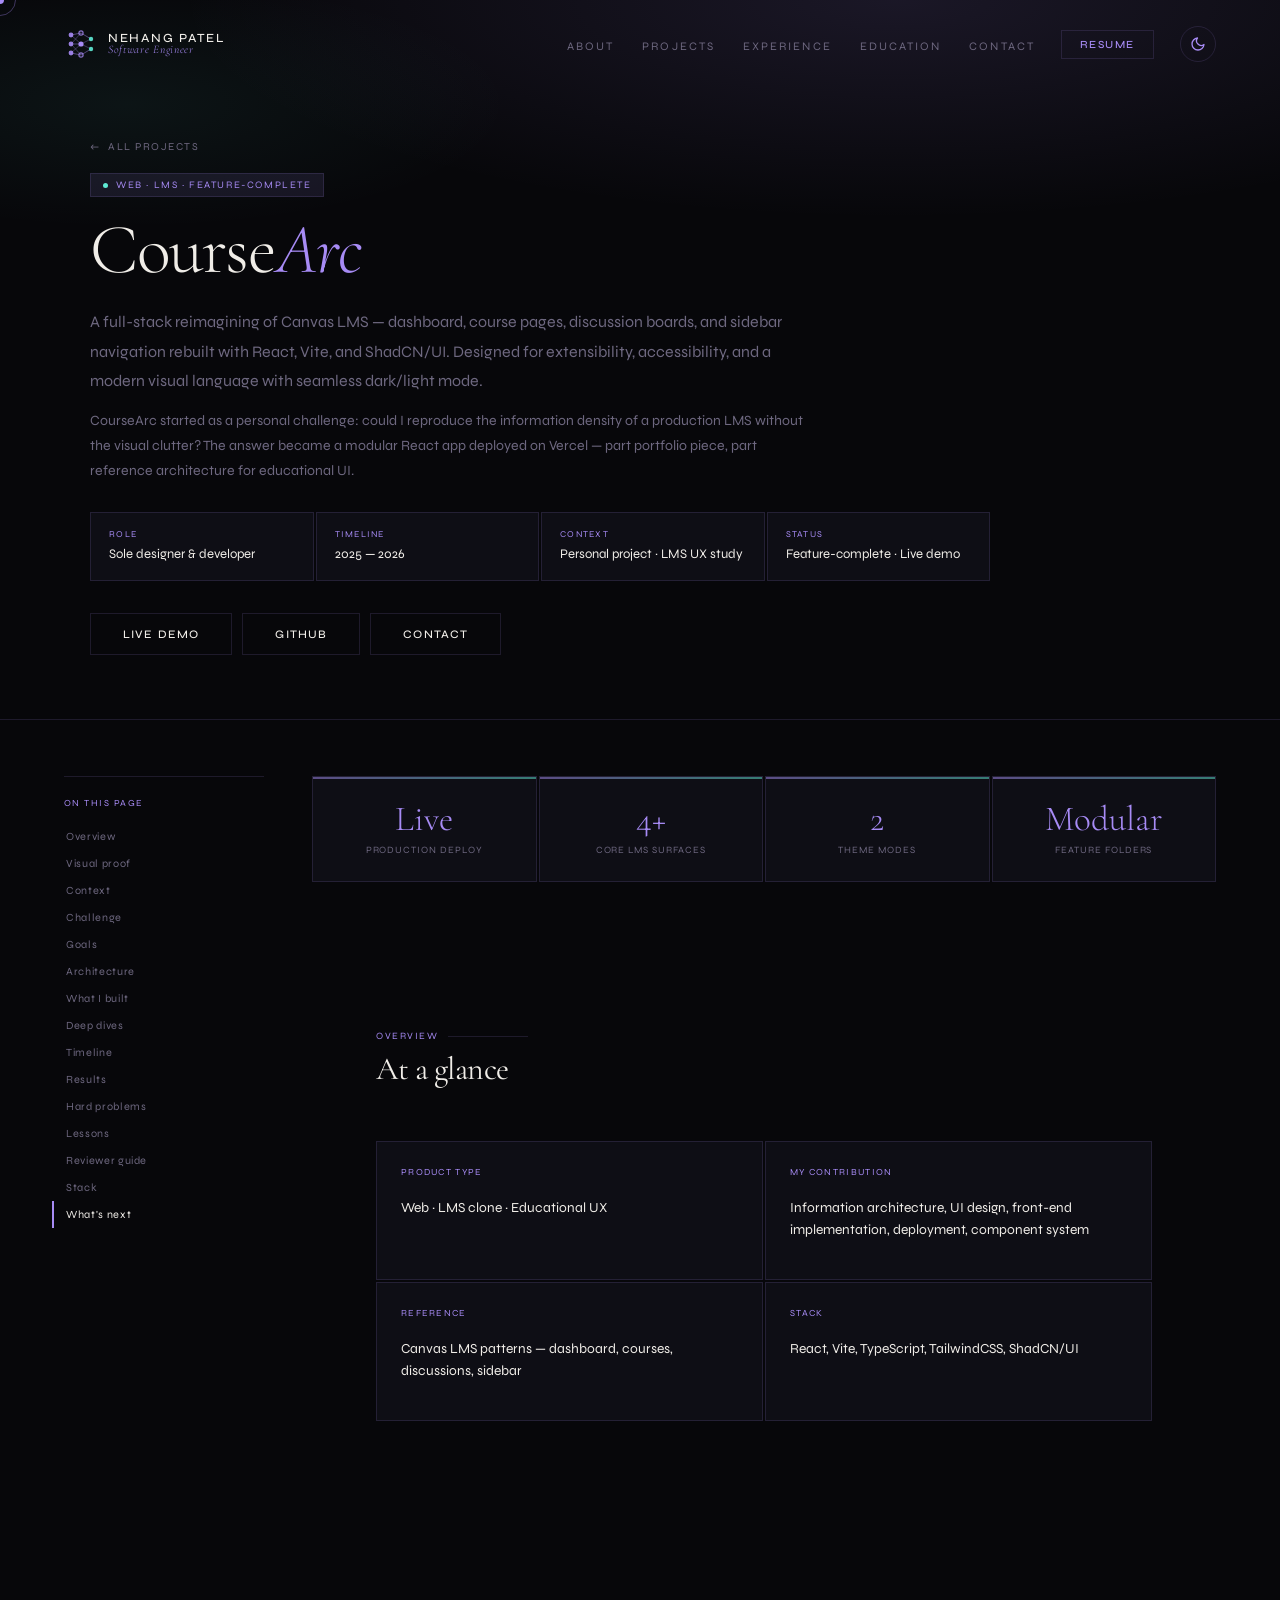
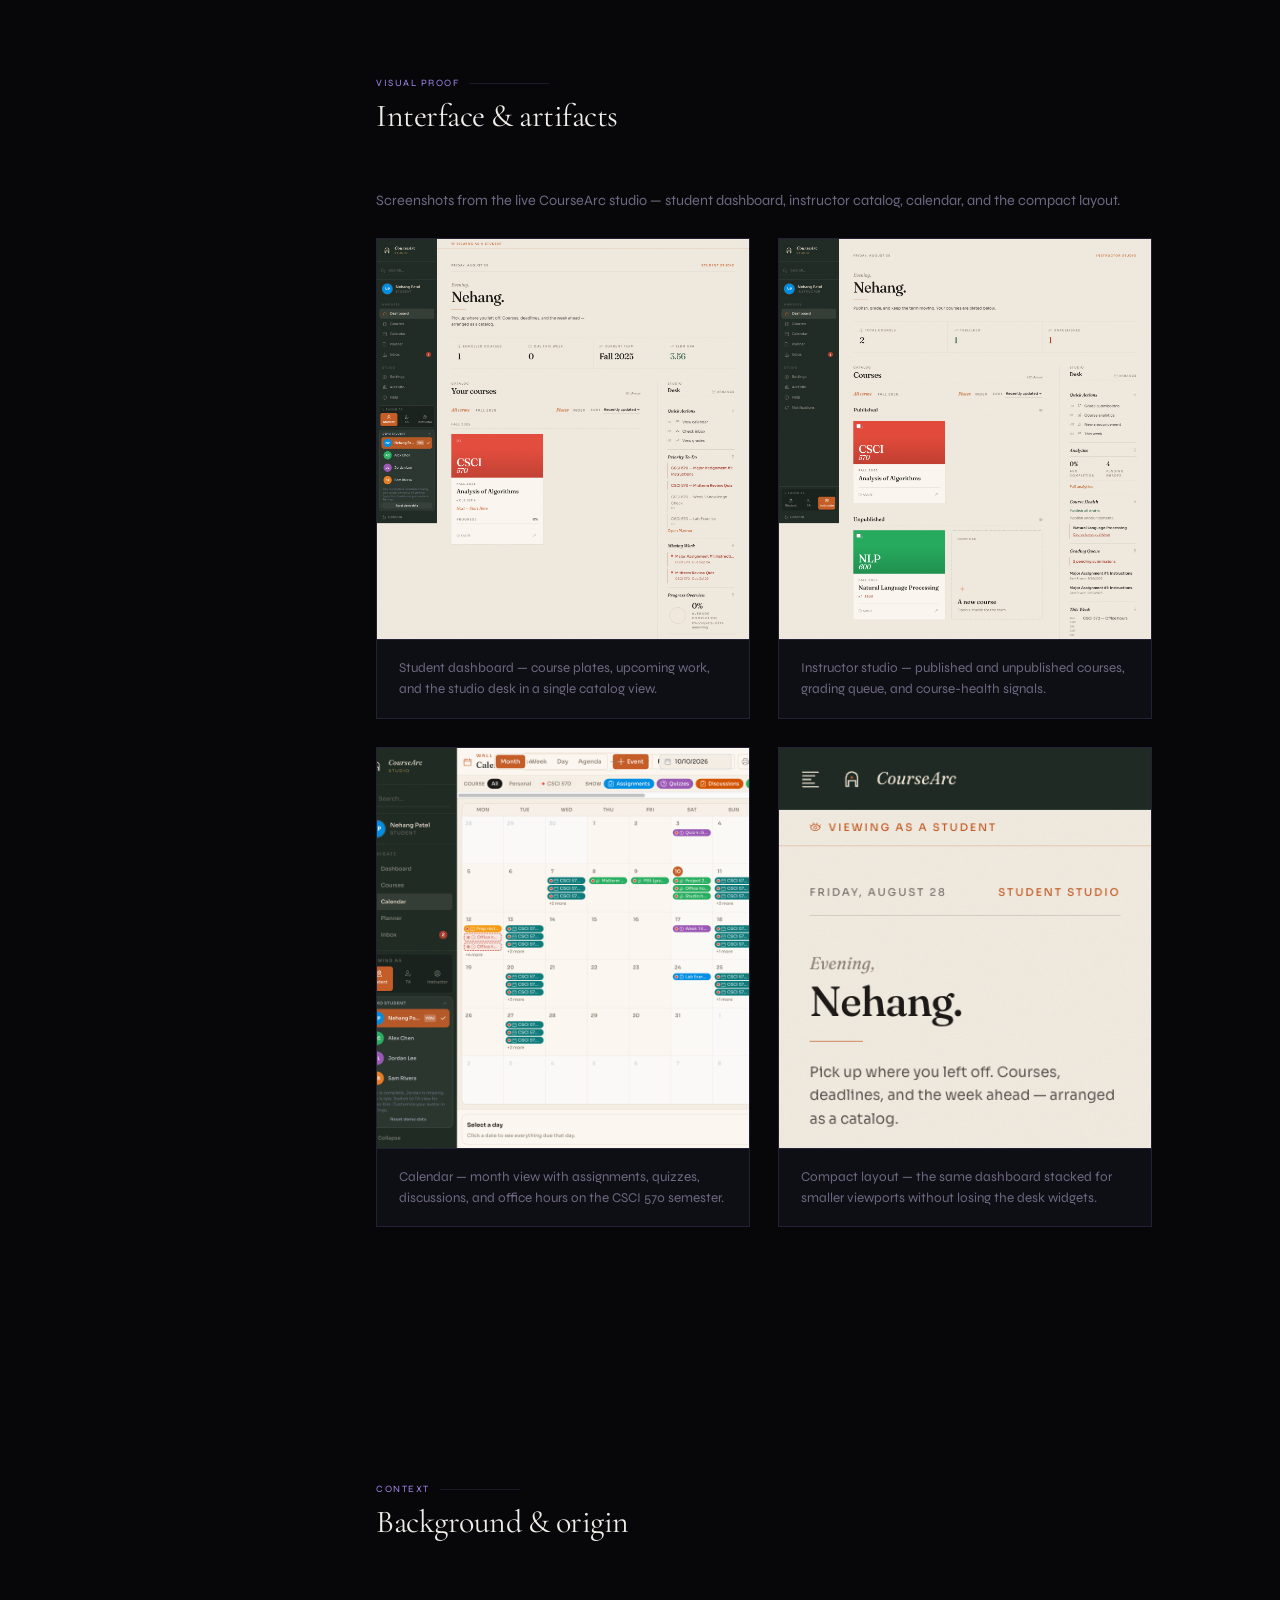
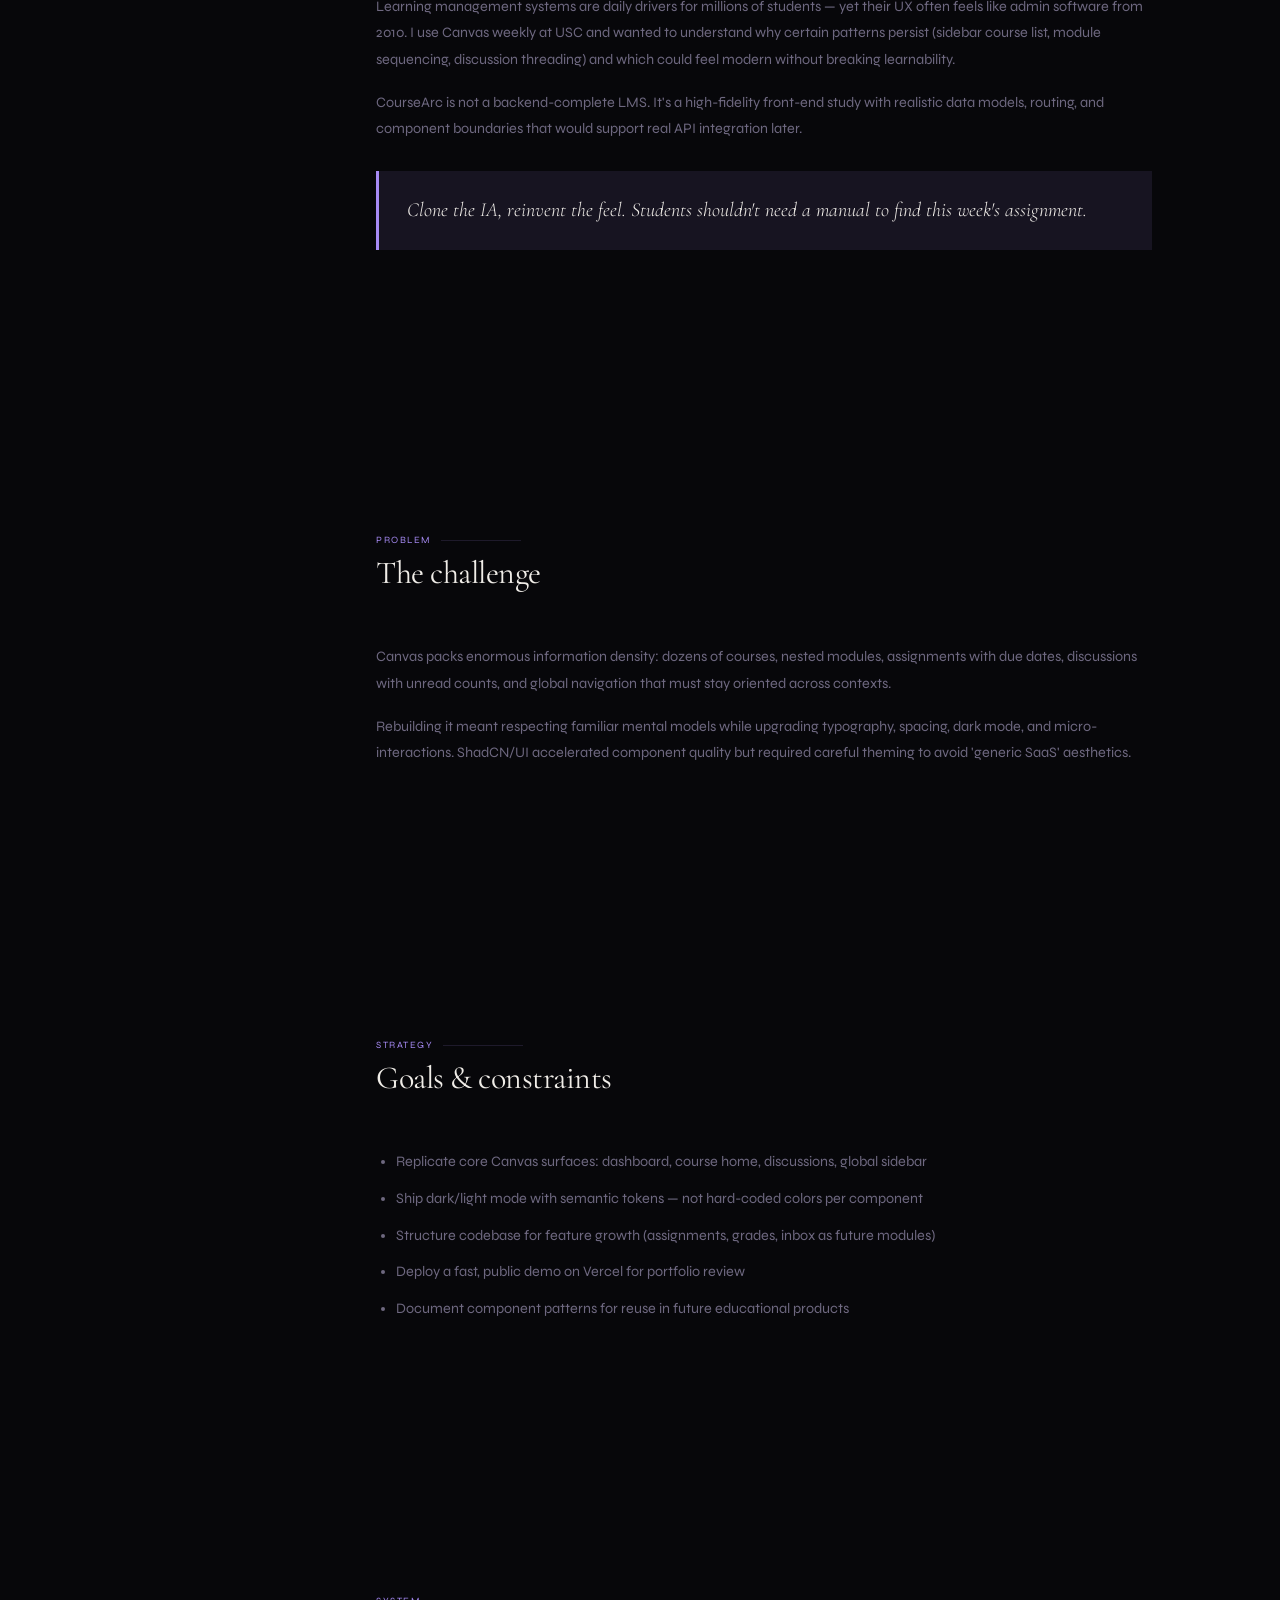
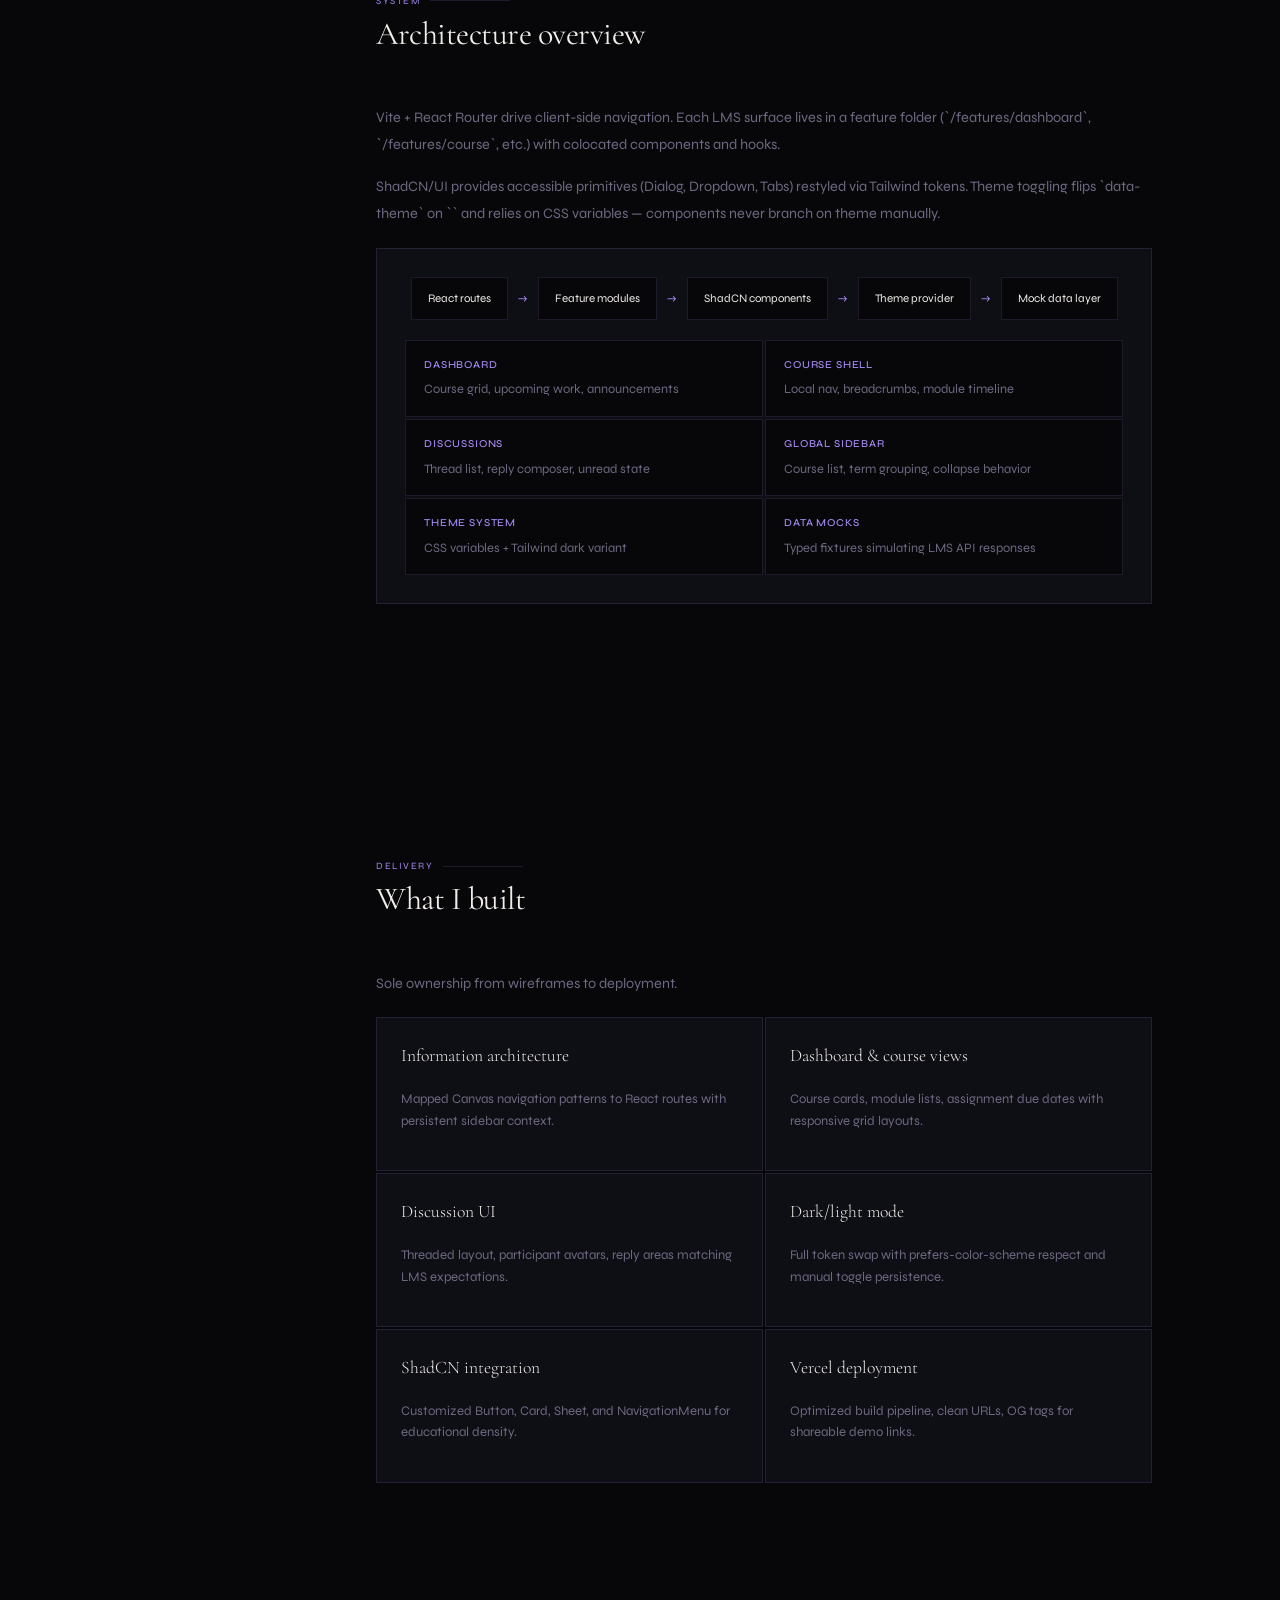
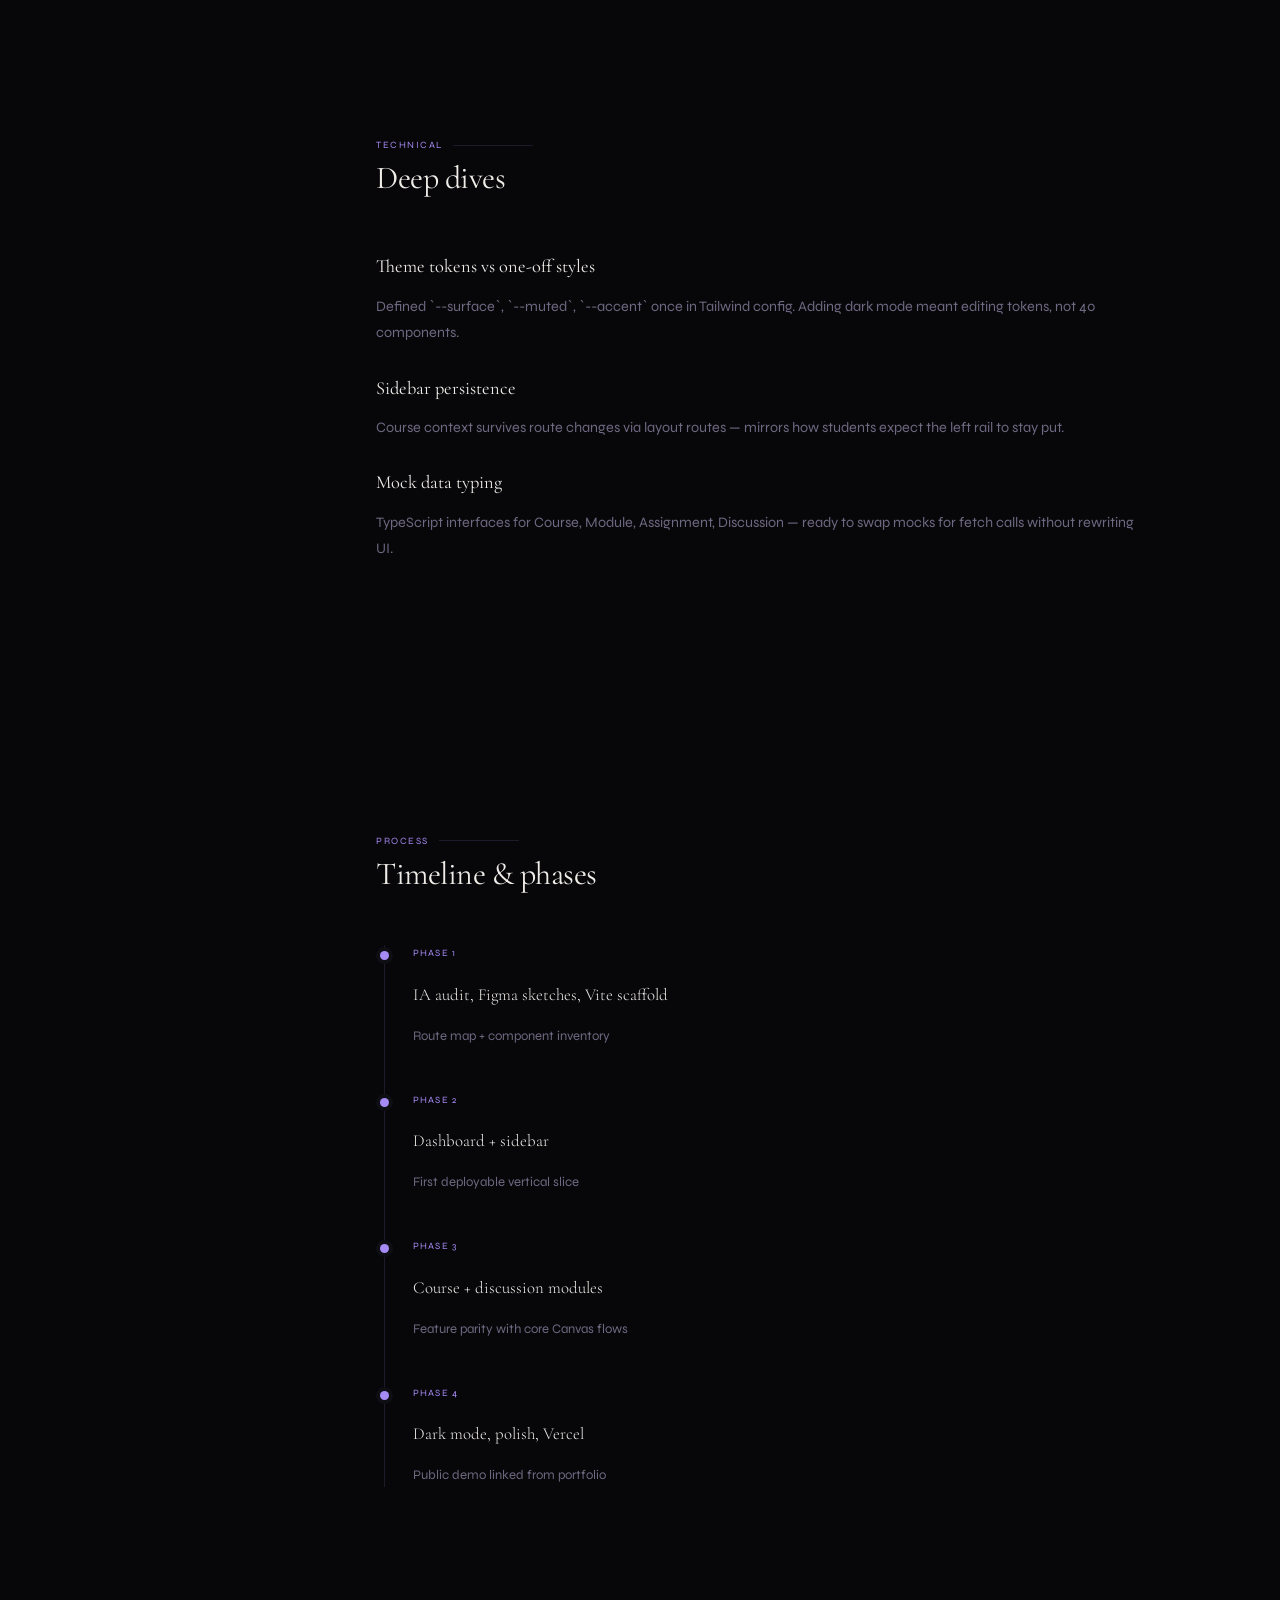
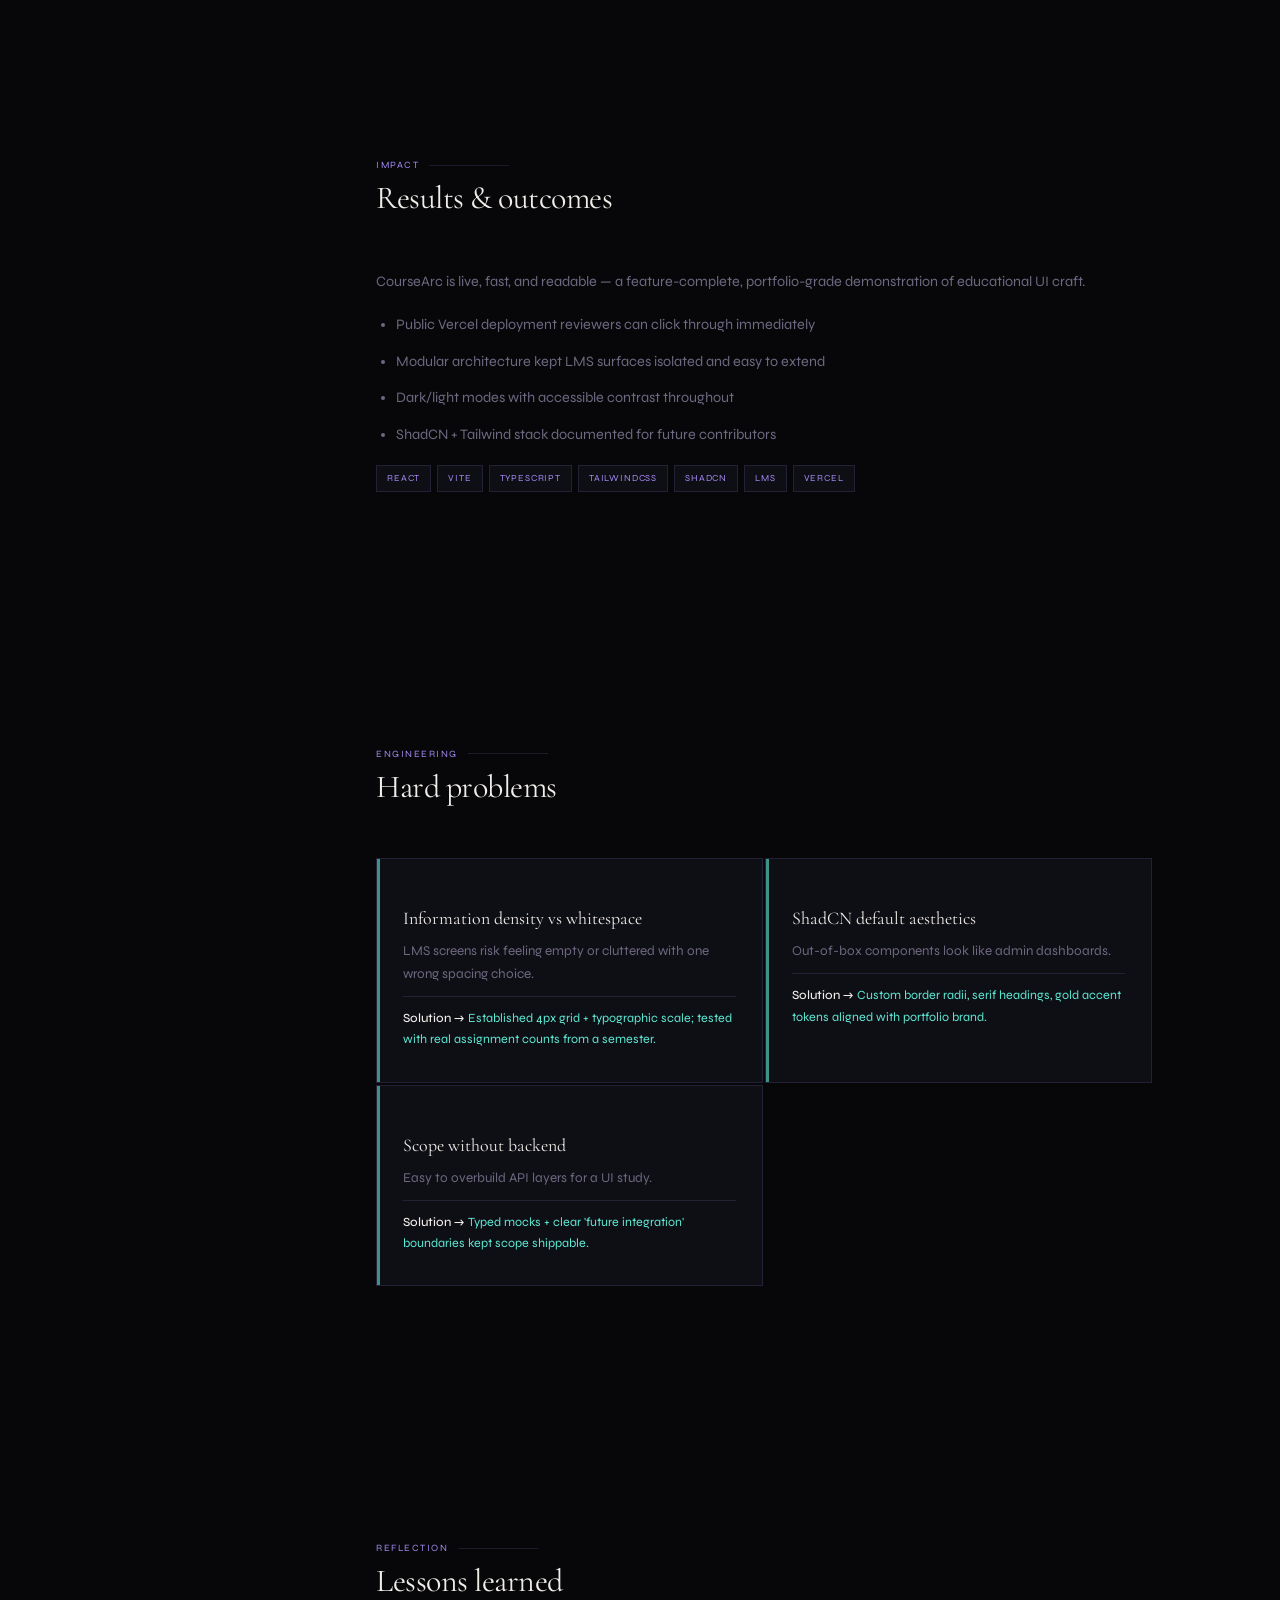
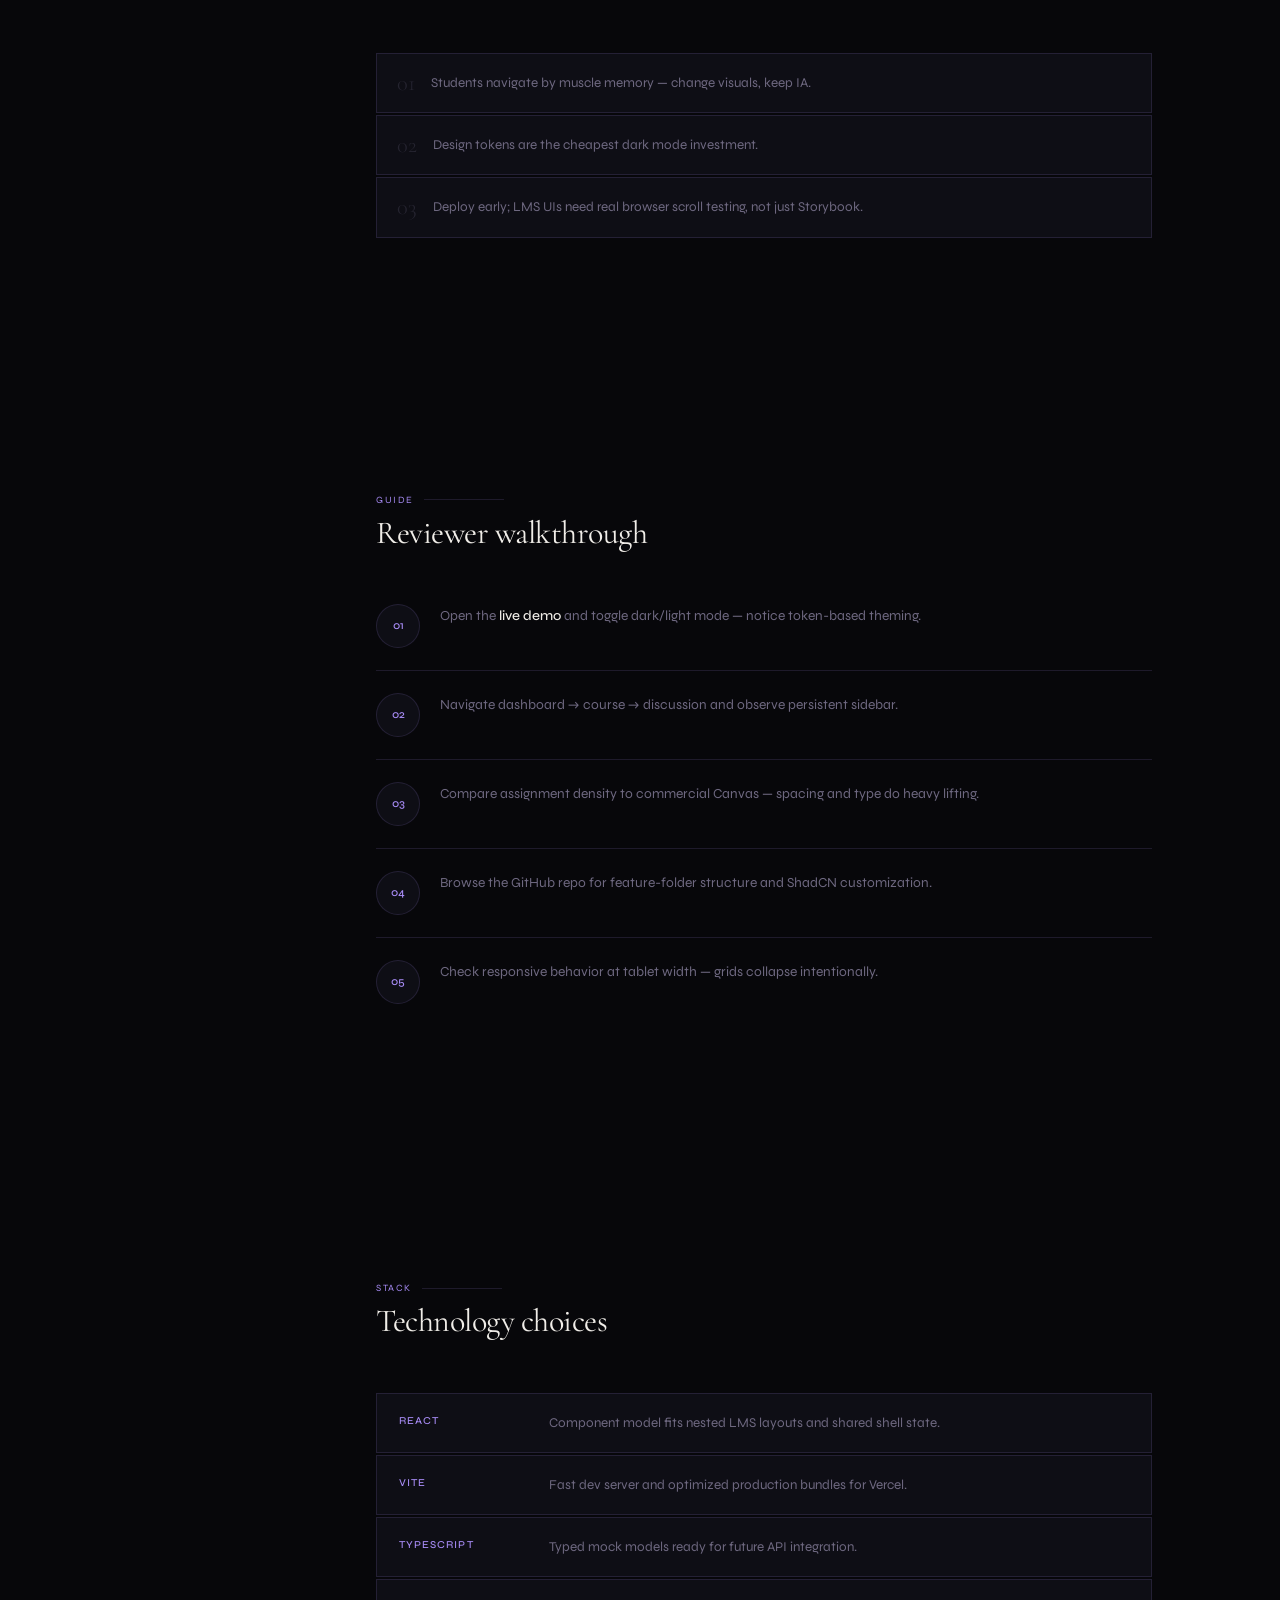
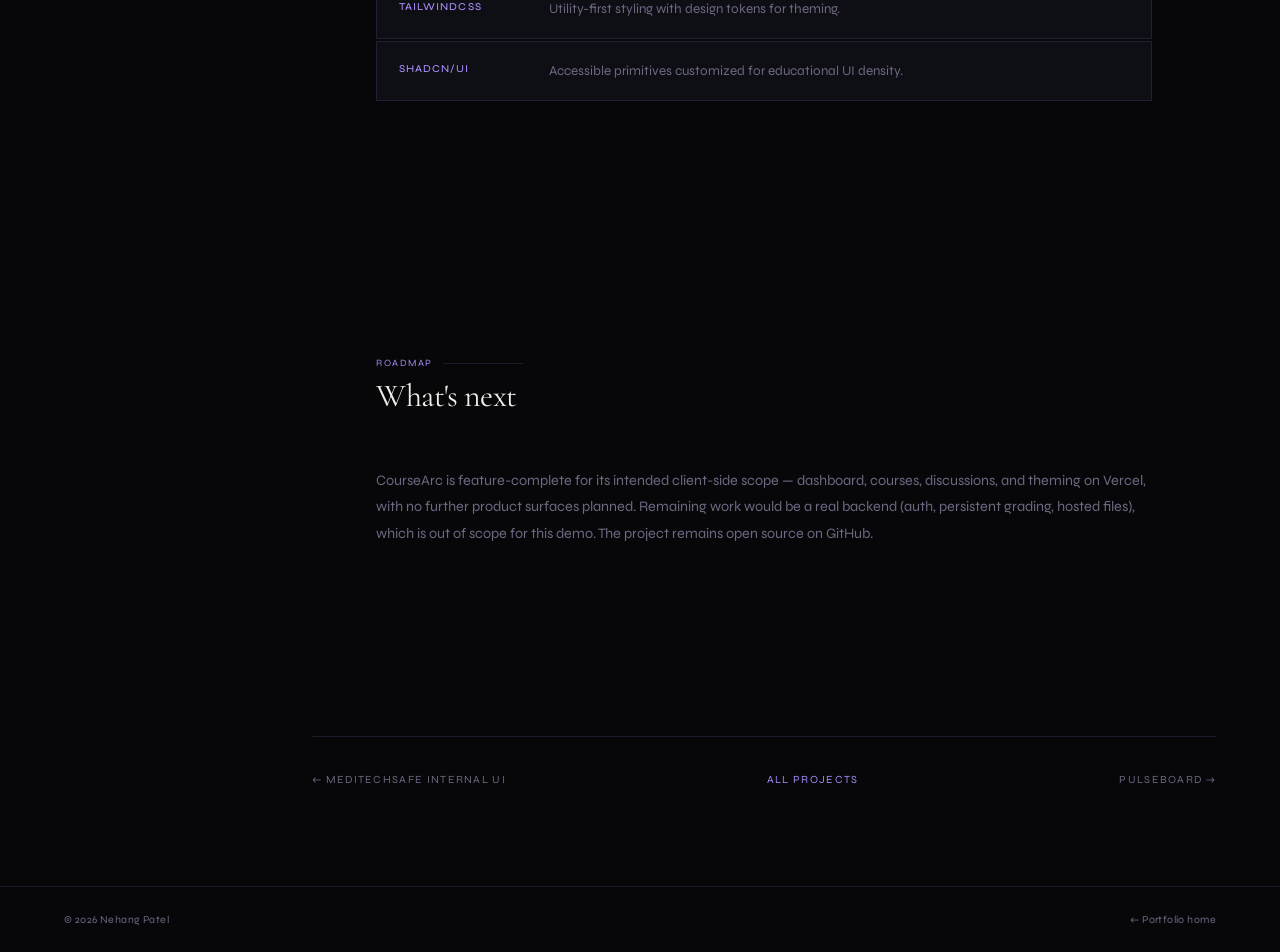
==== commit 54e96e48: "Added images for projects" ====
--- a/projects/coursearc.html
+++ b/projects/coursearc.html
@@ -22,8 +22,8 @@
 <link rel="preconnect" href="https://fonts.googleapis.com"/>
 <link rel="preconnect" href="https://fonts.gstatic.com" crossorigin/>
 <link href="https://fonts.googleapis.com/css2?family=Cormorant+Garamond:ital,wght@0,300;0,400;0,600;1,300;1,400&family=Syne:wght@300;400;500;600&display=swap" rel="stylesheet"/>
-<link rel="stylesheet" href="../assets/css/style.css"/>
-<link rel="stylesheet" href="../assets/css/case-study.css"/>
+<link rel="stylesheet" href="../assets/css/style.css?v=20260823"/>
+<link rel="stylesheet" href="../assets/css/case-study.css?v=20261011"/>
 </head>
 <body>
 <div id="progress-bar"></div>
@@ -99,11 +99,11 @@
     <div class="cs-hero-inner">
       
       <a href="../index.html#projects" class="cs-back r">All projects</a>
-      <p class="cs-eyebrow r"><span class="cs-eyebrow-dot"></span>Web · LMS · Live on Vercel</p>
+      <p class="cs-eyebrow r"><span class="cs-eyebrow-dot"></span>Web · LMS · Feature-complete</p>
       <h1 class="cs-title r">Course<em>Arc</em></h1>
       <p class="cs-lead r">A full-stack reimagining of Canvas LMS — dashboard, course pages, discussion boards, and sidebar navigation rebuilt with React, Vite, and ShadCN/UI. Designed for extensibility, accessibility, and a modern visual language with seamless dark/light mode.</p>
       <p class="cs-lead-sub r">CourseArc started as a personal challenge: could I reproduce the information density of a production LMS without the visual clutter? The answer became a modular React app deployed on Vercel — part portfolio piece, part reference architecture for educational UI.</p>
-      <div class="cs-meta-grid r"><div class="cs-meta-cell"><p class="cs-meta-label">Role</p><p class="cs-meta-val">Sole designer & developer</p></div><div class="cs-meta-cell"><p class="cs-meta-label">Timeline</p><p class="cs-meta-val">2025 — Present</p></div><div class="cs-meta-cell"><p class="cs-meta-label">Context</p><p class="cs-meta-val">Personal project · LMS UX study</p></div><div class="cs-meta-cell"><p class="cs-meta-label">Live</p><p class="cs-meta-val">canvas-clone-theta.vercel.app</p></div></div>
+      <div class="cs-meta-grid r"><div class="cs-meta-cell"><p class="cs-meta-label">Role</p><p class="cs-meta-val">Sole designer & developer</p></div><div class="cs-meta-cell"><p class="cs-meta-label">Timeline</p><p class="cs-meta-val">2025 — 2026</p></div><div class="cs-meta-cell"><p class="cs-meta-label">Context</p><p class="cs-meta-val">Personal project · LMS UX study</p></div><div class="cs-meta-cell"><p class="cs-meta-label">Status</p><p class="cs-meta-val">Feature-complete · Live demo</p></div></div>
       <div class="cs-ctas r"><a href="https://canvas-clone-theta.vercel.app" target="_blank" rel="noopener noreferrer" class="btn btn-g">Live demo</a><a href="https://github.com/NehangPatel23/canvas-clone" target="_blank" rel="noopener noreferrer" class="btn btn-g">GitHub</a><a href="../index.html#contact" class="btn btn-g">Contact</a></div>
     </div>
   </header>
@@ -119,18 +119,18 @@
     </section>
       <section class="cs-section r" id="visual-proof">
       <div class="cs-section-head"><p class="cs-section-label">Visual proof</p><h2 class="cs-section-title">Interface & artifacts</h2></div>
-      <div class="cs-section-body"><p>Screenshots and recordings document key flows. Replace placeholders in <code>assets/projects/case-studies/coursearc/</code> when assets are ready.</p><div class="cs-gallery cs-gallery-2"><figure class="cs-gallery-item r">
-      <div class="cs-placeholder"><span class="cs-placeholder-icon">◈</span>Visual asset · coursearc/dashboard.png</div>
-      <figcaption class="cs-gallery-cap">Dashboard — course cards, upcoming assignments, and sidebar navigation mirroring Canvas IA.</figcaption>
+      <div class="cs-section-body"><p>Screenshots from the live CourseArc studio — student dashboard, instructor catalog, calendar, and the compact layout.</p><div class="cs-gallery cs-gallery-2"><figure class="cs-gallery-item r">
+      <img src="../assets/projects/case-studies/coursearc/dashboard.png" alt="Student dashboard — course plates, upcoming work, and the studio desk in a single catalog view." loading="lazy"/>
+      <figcaption class="cs-gallery-cap">Student dashboard — course plates, upcoming work, and the studio desk in a single catalog view.</figcaption>
     </figure><figure class="cs-gallery-item r">
-      <div class="cs-placeholder"><span class="cs-placeholder-icon">◈</span>Visual asset · coursearc/detail.png</div>
-      <figcaption class="cs-gallery-cap">Course home — modules list, progress indicators, and content hierarchy.</figcaption>
+      <img src="../assets/projects/case-studies/coursearc/instructor.png" alt="Instructor studio — published and unpublished courses, grading queue, and course-health signals." loading="lazy"/>
+      <figcaption class="cs-gallery-cap">Instructor studio — published and unpublished courses, grading queue, and course-health signals.</figcaption>
     </figure><figure class="cs-gallery-item r">
-      <div class="cs-placeholder"><span class="cs-placeholder-icon">◈</span>Visual asset · coursearc/flow.png</div>
-      <figcaption class="cs-gallery-cap">Discussion board — threaded replies, rich text placeholders, participation UI.</figcaption>
+      <img src="../assets/projects/case-studies/coursearc/calendar.png" alt="Calendar — month view with assignments, quizzes, discussions, and office hours on the CSCI 570 semester." loading="lazy"/>
+      <figcaption class="cs-gallery-cap">Calendar — month view with assignments, quizzes, discussions, and office hours on the CSCI 570 semester.</figcaption>
     </figure><figure class="cs-gallery-item r">
-      <div class="cs-placeholder"><span class="cs-placeholder-icon">◈</span>Visual asset · coursearc/mobile.png</div>
-      <figcaption class="cs-gallery-cap">Dark mode — full theme token swap preserving contrast and readability.</figcaption>
+      <img src="../assets/projects/case-studies/coursearc/mobile.png" alt="Compact layout — the same dashboard stacked for smaller viewports without losing the desk widgets." loading="lazy"/>
+      <figcaption class="cs-gallery-cap">Compact layout — the same dashboard stacked for smaller viewports without losing the desk widgets.</figcaption>
     </figure></div></div>
     </section>
       <section class="cs-section r" id="context">
@@ -163,7 +163,7 @@
     </section>
       <section class="cs-section r" id="results">
       <div class="cs-section-head"><p class="cs-section-label">Impact</p><h2 class="cs-section-title">Results & outcomes</h2></div>
-      <div class="cs-section-body"><p>CourseArc is live, fast, and readable — a portfolio-grade demonstration of educational UI craft.</p><ul><li>Public Vercel deployment reviewers can click through immediately</li><li>Modular architecture supports adding grades, inbox, and calendar without rewrites</li><li>Dark/light modes with accessible contrast throughout</li><li>ShadCN + Tailwind stack documented for future contributors</li></ul><div class="cs-tags"><span class="cs-tag">React</span><span class="cs-tag">Vite</span><span class="cs-tag">TypeScript</span><span class="cs-tag">TailwindCSS</span><span class="cs-tag">ShadCN</span><span class="cs-tag">LMS</span><span class="cs-tag">Vercel</span></div></div>
+      <div class="cs-section-body"><p>CourseArc is live, fast, and readable — a feature-complete, portfolio-grade demonstration of educational UI craft.</p><ul><li>Public Vercel deployment reviewers can click through immediately</li><li>Modular architecture kept LMS surfaces isolated and easy to extend</li><li>Dark/light modes with accessible contrast throughout</li><li>ShadCN + Tailwind stack documented for future contributors</li></ul><div class="cs-tags"><span class="cs-tag">React</span><span class="cs-tag">Vite</span><span class="cs-tag">TypeScript</span><span class="cs-tag">TailwindCSS</span><span class="cs-tag">ShadCN</span><span class="cs-tag">LMS</span><span class="cs-tag">Vercel</span></div></div>
     </section>
       <section class="cs-section r" id="problems">
       <div class="cs-section-head"><p class="cs-section-label">Engineering</p><h2 class="cs-section-title">Hard problems</h2></div>
@@ -183,7 +183,7 @@
     </section>
       <section class="cs-section r" id="next">
       <div class="cs-section-head"><p class="cs-section-label">Roadmap</p><h2 class="cs-section-title">What's next</h2></div>
-      <div class="cs-section-body"><p>Roadmap includes read-only API integration with a real LMS sandbox, assignment submission flows, gradebook views, and keyboard navigation audit for WCAG AA compliance.</p></div>
+      <div class="cs-section-body"><p>CourseArc is feature-complete for its intended client-side scope — dashboard, courses, discussions, and theming on Vercel, with no further product surfaces planned. Remaining work would be a real backend (auth, persistent grading, hosted files), which is out of scope for this demo. The project remains open source on GitHub.</p></div>
     </section>
 
       <div class="cs-footer-nav r">
@@ -213,40 +213,174 @@
       <div class="rv-header">
         <h2 class="rv-name">Nehang <span>Patel</span></h2>
         <div class="rv-meta">
-          <span>Los Angeles, CA</span>
+          <span>Los Angeles, CA 90007</span>
           <a href="mailto:nehangal@usc.edu">nehangal@usc.edu</a>
-          <a href="https://linkedin.com/in/nehangpatel/" target="_blank" rel="noopener noreferrer">linkedin.com/in/nehangpatel</a>
-          <a href="https://github.com/NehangPatel23" target="_blank" rel="noopener noreferrer">github.com/NehangPatel23</a>
-        </div>
-      </div>
+          <a href="tel:+15137268552">(513) 726-8552</a>
+          <a href="https://www.linkedin.com/in/nehangpatel/" target="_blank" rel="noopener noreferrer">linkedin.com/in/nehangpatel</a>
+          <a href="https://nehang-portfolio.vercel.app">nehang-portfolio.vercel.app</a>
+        </div>
+      </div>
+
+      <div class="rv-section">
+        <p class="rv-section-title">Professional Summary</p>
+        <p class="rv-summary">Full-stack Software Engineer pursuing an M.S. in Computer Science at USC, with production experience building web applications, data pipelines, and AI-powered tools. Proficient in Python, TypeScript, React, Next.js, and Golang, with hands-on work shipping containerized applications, integrating LLM APIs, and collaborating in Agile teams. Actively seeking software engineering internship or new-grad opportunities.</p>
+      </div>
+
       <div class="rv-section">
         <p class="rv-section-title">Education</p>
         <div class="rv-entry">
-          <div class="rv-entry-head"><span class="rv-entry-title">University of Southern California</span><span class="rv-entry-date">Aug 2025 — May 2027</span></div>
-          <p class="rv-entry-sub">MS Computer Science · Viterbi School of Engineering</p>
+          <div class="rv-entry-head"><span class="rv-entry-title">University of Southern California</span><span class="rv-entry-date">Aug 2025 — Present</span></div>
+          <p class="rv-entry-sub">Master of Science in Computer Science · Viterbi School of Engineering · Los Angeles, CA</p>
+          <p class="rv-entry-note">Graduating May 2027 · Computer Forensics &amp; Information Retrieval (in session), Analysis of Algorithms, Database Systems, Web Technologies, Applied Cryptography</p>
         </div>
         <div class="rv-entry">
           <div class="rv-entry-head"><span class="rv-entry-title">University of Cincinnati</span><span class="rv-entry-date">Aug 2020 — May 2025</span></div>
-          <p class="rv-entry-sub">BS Computer Science · Minor: Cyber Operations &amp; Software Engineering</p>
-        </div>
-      </div>
+          <p class="rv-entry-sub">Bachelor of Science in Computer Science · College of Engineering &amp; Applied Science · Cincinnati, OH</p>
+          <p class="rv-entry-note">Minor in Cyber Operations &amp; Software Engineering · Dean's List: Fall 2020, Summer 2022, Fall 2024, Spring 2025</p>
+        </div>
+      </div>
+
       <div class="rv-section">
         <p class="rv-section-title">Experience</p>
         <div class="rv-entry">
           <div class="rv-entry-head"><span class="rv-entry-title">Software Developer Intern</span><span class="rv-entry-date">Jan 2024 — Apr 2024</span></div>
-          <p class="rv-entry-sub">MediTechSafe Inc · West Chester, OH</p>
-          <ul class="rv-list"><li>Refactored web-scraping codebase; built Flutter UI with Golang API integration</li></ul>
-        </div>
-      </div>
+          <p class="rv-entry-sub">MediTechSafe Inc · Hamilton, OH</p>
+          <ul class="rv-list">
+            <li>Built and integrated a Flutter frontend with Golang backend APIs, delivering a responsive internal tool with reusable, production-ready UI components</li>
+            <li>Refactored and optimized a Python-based web-scraping data pipeline to reliably process 10,000+ records daily, improving stability, performance, and maintainability</li>
+            <li>Queried and validated MySQL datasets to troubleshoot data inconsistencies and confirm pipeline accuracy for downstream engineering decisions</li>
+            <li>Created internal visualizations summarizing pipeline performance metrics to support engineering and product decision-making</li>
+            <li>Participated in code reviews, incorporating feedback to improve code clarity, structure, and maintainability</li>
+          </ul>
+        </div>
+        <div class="rv-entry">
+          <div class="rv-entry-head"><span class="rv-entry-title">Software Developer Intern</span><span class="rv-entry-date">May 2023 — Aug 2023</span></div>
+          <p class="rv-entry-sub">MediTechSafe Inc · Hamilton, OH</p>
+          <ul class="rv-list">
+            <li>Built scalable Python data pipelines to scrape, clean, and standardize thousands of online records weekly, enabling real-time analysis and expanding monitoring coverage</li>
+            <li>Automated data-collection workflows processing thousands of records per run, saving 10–15+ hours of manual work per project</li>
+            <li>Implemented quality-assurance checks across large datasets, detecting and resolving inconsistencies before integration into company systems</li>
+          </ul>
+        </div>
+        <div class="rv-entry">
+          <div class="rv-entry-head"><span class="rv-entry-title">Software Co-op</span><span class="rv-entry-date">Aug 2022 — Dec 2022</span></div>
+          <p class="rv-entry-sub">ITE LLC · Loveland, OH</p>
+          <ul class="rv-list">
+            <li>Executed technical tasks on engineering projects, including C++ debugging and configuration updates, in collaboration with senior developers</li>
+            <li>Applied IoT workflows (Losant) and Neo4j graph databases in a self-directed capacity alongside core project work</li>
+          </ul>
+        </div>
+        <div class="rv-entry">
+          <div class="rv-entry-head"><span class="rv-entry-title">Cybersecurity Analyst Apprentice</span><span class="rv-entry-date">Feb 2022 — Apr 2022</span></div>
+          <p class="rv-entry-sub">iQ4 Corporation · Remote · Franklin Lakes, NJ</p>
+          <ul class="rv-list">
+            <li>Collaborated with 3 fellow cybersecurity interns through case studies, industry mentorship, and hands-on training in security frameworks</li>
+            <li>Applied NIST and NICE cybersecurity frameworks and incident-response methodologies to a structured case-study analysis</li>
+            <li>Synthesized complex technical findings into written reports and presentations for both technical and non-technical audiences</li>
+          </ul>
+        </div>
+        <div class="rv-entry">
+          <div class="rv-entry-head"><span class="rv-entry-title">Peer Teaching Assistant</span><span class="rv-entry-date">Jan 2022 — May 2025</span></div>
+          <p class="rv-entry-sub">Department of Engineering Education, University of Cincinnati · Cincinnati, OH</p>
+          <ul class="rv-list">
+            <li>Taught and graded coursework for 72 students (1:24 ratio), mentoring students on teamwork, conflict resolution, and leadership</li>
+            <li>Coordinated final project demonstrations and technical logistics for 1,500+ students across course milestones</li>
+            <li>Delivered orientation workshops on Engineering Design Thinking to 1,500 incoming freshmen</li>
+            <li>Led a summer workshop for 150+ high school seniors on design thinking and hands-on problem-solving</li>
+          </ul>
+        </div>
+      </div>
+
+      <div class="rv-section">
+        <p class="rv-section-title">Projects</p>
+        <div class="rv-entry">
+          <div class="rv-entry-head"><span class="rv-entry-title">NexusIQ AI</span><span class="rv-entry-date">2026</span></div>
+          <p class="rv-entry-sub">Next.js · React · TypeScript · Prisma · PostgreSQL · Ollama · Supabase · Docker</p>
+          <ul class="rv-list"><li>Full-stack enterprise due-diligence platform: parallel Financial, Legal, Compliance, Risk, and Fraud LLM agents analyze uploaded data rooms via hybrid search and return cited, consensus-based findings. Containerized MVP on Vercel + Supabase with local Ollama inference at zero paid AI API cost.</li></ul>
+        </div>
+        <div class="rv-entry">
+          <div class="rv-entry-head"><span class="rv-entry-title">MoodBoard AI</span><span class="rv-entry-date">2026</span></div>
+          <p class="rv-entry-sub">Next.js · React · TypeScript · Supabase · TailwindCSS · Gemini</p>
+          <ul class="rv-list"><li>AI creative workspace that turns a brief into a structured moodboard via two-phase Gemini generation (draft + streaming image enrichment). Shipped real-time collaboration, public sharing/remix, and export to JSON, PNG, PDF, and design-system tokens.</li></ul>
+        </div>
+        <div class="rv-entry">
+          <div class="rv-entry-head"><span class="rv-entry-title">FinTrackr</span><span class="rv-entry-date">Aug 2024 — May 2025</span></div>
+          <p class="rv-entry-sub">Flutter · Dart · Agile · Full-Stack</p>
+          <ul class="rv-list"><li>End-to-end personal finance app with expense tracking, debt payoff, taxes, and financial-literacy resources. Drove Agile scoping and collaborated with a team of 3 on full-stack implementation.</li></ul>
+        </div>
+        <div class="rv-entry">
+          <div class="rv-entry-head"><span class="rv-entry-title">CourseArc</span><span class="rv-entry-date">2025 — 2026</span></div>
+          <p class="rv-entry-sub">React · Vite · TypeScript · TailwindCSS · ShadCN/UI</p>
+          <ul class="rv-list"><li>Full-stack Canvas LMS reimagining — dashboard, course pages, and discussion boards with a modular component architecture and dark/light mode. Live on Vercel.</li></ul>
+        </div>
+      </div>
+
+      <div class="rv-section">
+        <p class="rv-section-title">Activities &amp; Leadership</p>
+        <div class="rv-entry">
+          <div class="rv-entry-head"><span class="rv-entry-title">President</span><span class="rv-entry-date">May 2026 — Present</span></div>
+          <p class="rv-entry-sub">GRIDS (Graduates Rising in Data Science) · USC · Los Angeles, CA</p>
+          <ul class="rv-list"><li>Leading strategy, programming, and member engagement for USC's data science graduate student organisation</li></ul>
+        </div>
+        <div class="rv-entry">
+          <div class="rv-entry-head"><span class="rv-entry-title">Director of Marketing</span><span class="rv-entry-date">Jan 2026 — May 2026</span></div>
+          <p class="rv-entry-sub">GRIDS · USC · Los Angeles, CA</p>
+          <ul class="rv-list"><li>Led branding, outreach, and marketing strategy; designed promotional materials and social content in Canva and drove engagement through coordinated campaigns</li></ul>
+        </div>
+        <div class="rv-entry">
+          <div class="rv-entry-head"><span class="rv-entry-title">Executive Board Member, Marketing &amp; Outreach</span><span class="rv-entry-date">Oct 2025 — Jan 2026</span></div>
+          <p class="rv-entry-sub">GRIDS · USC · Los Angeles, CA</p>
+          <ul class="rv-list"><li>Drove initial brand presence and member engagement, collaborating with cross-functional teams to align messaging and event promotion</li></ul>
+        </div>
+      </div>
+
+      <div class="rv-section">
+        <p class="rv-section-title">Certifications</p>
+        <ul class="rv-list">
+          <li>iQ4 Cybersecurity Workforce Alliance — The Threat Within: Cybersecurity Virtual Apprenticeship</li>
+          <li>IBM Skills Academy — Build Your Own Chatbot Level 1, User Experience Design Fundamentals, Data Science Tools, Data Science Methodologies, Cloud Core</li>
+          <li>IBM — Enterprise Design Thinking Practitioner; Data Science Practitioner; Data Science Foundations Level 2</li>
+          <li>LinkedIn Learning — Machine Learning with Python (Foundations, Decision Trees, Logistic Regression, k-Means)</li>
+          <li>IBM / Coursera — Machine Learning with Python</li>
+          <li>The Coding School — Introduction to Quantum Computing</li>
+          <li>AT&amp;T — 2021 Summer Learning Academy Extern</li>
+          <li>Anthropic — AI Fluency &amp; Frameworks</li>
+        </ul>
+      </div>
+
+      <div class="rv-section">
+        <p class="rv-section-title">Awards &amp; Honors</p>
+        <ul class="rv-list">
+          <li>Dean's List: Fall 2020, Summer 2022, Fall 2024, Spring 2025</li>
+        </ul>
+      </div>
+
       <div class="rv-section">
         <p class="rv-section-title">Skills</p>
-        <div class="rv-skills">
-          <span class="rv-skill">Python</span><span class="rv-skill">Flutter</span><span class="rv-skill">GoLang</span><span class="rv-skill">TypeScript</span><span class="rv-skill">React</span><span class="rv-skill">Next.js</span><span class="rv-skill">MySQL</span><span class="rv-skill">Git</span>
+        <div class="rv-skill-group">
+          <p class="rv-skill-label">Languages &amp; Frameworks</p>
+          <div class="rv-skills"><span class="rv-skill">Python</span><span class="rv-skill">TypeScript</span><span class="rv-skill">JavaScript</span><span class="rv-skill">React</span><span class="rv-skill">Next.js</span><span class="rv-skill">GoLang</span><span class="rv-skill">Flutter</span><span class="rv-skill">Vite</span><span class="rv-skill">C++</span><span class="rv-skill">HTML/CSS</span></div>
+        </div>
+        <div class="rv-skill-group">
+          <p class="rv-skill-label">Databases &amp; Backend</p>
+          <div class="rv-skills"><span class="rv-skill">PostgreSQL</span><span class="rv-skill">MySQL</span><span class="rv-skill">Prisma</span><span class="rv-skill">Supabase</span><span class="rv-skill">BeautifulSoup</span><span class="rv-skill">Selenium</span><span class="rv-skill">Pandas</span><span class="rv-skill">NumPy</span></div>
+        </div>
+        <div class="rv-skill-group">
+          <p class="rv-skill-label">Tools &amp; Platforms</p>
+          <div class="rv-skills"><span class="rv-skill">Docker</span><span class="rv-skill">Git</span><span class="rv-skill">GitHub</span><span class="rv-skill">Gemini API</span><span class="rv-skill">TailwindCSS</span><span class="rv-skill">ShadCN/UI</span><span class="rv-skill">IBM Watson Studio</span><span class="rv-skill">ClickUp</span><span class="rv-skill">Jupyter</span></div>
+        </div>
+        <div class="rv-skill-group">
+          <p class="rv-skill-label">Project &amp; TPM</p>
+          <div class="rv-skills"><span class="rv-skill">Agile</span><span class="rv-skill">Sprint Planning</span><span class="rv-skill">Technical Documentation</span><span class="rv-skill">Prompt Engineering</span></div>
+        </div>
+        <div class="rv-skill-group">
+          <p class="rv-skill-label">Other</p>
+          <div class="rv-skills"><span class="rv-skill">MATLAB</span><span class="rv-skill">LabVIEW</span><span class="rv-skill">VBA</span><span class="rv-skill">Linux</span><span class="rv-skill">Windows</span></div>
         </div>
       </div>
     </div>
   </div>
 </div>
-<script src="../assets/js/case-study.js" defer></script>
+<script src="../assets/js/case-study.js?v=20261011" defer></script>
 </body>
 </html>
--- a/assets/css/style.css
+++ b/assets/css/style.css
@@ -324,6 +324,11 @@
 .rv-meta{display:flex;flex-wrap:wrap;gap:18px;font-size:.74rem;color:var(--muted);letter-spacing:.04em}
 .rv-meta a{color:var(--teal);text-decoration:none}
 .rv-meta a:hover{color:var(--gold)}
+.rv-summary{font-size:.78rem;color:var(--muted);line-height:1.68;margin:0}
+.rv-entry-note{font-size:.78rem;color:var(--muted);line-height:1.68;margin:0}
+.rv-skill-group{margin-bottom:16px}
+.rv-skill-group:last-child{margin-bottom:0}
+.rv-skill-label{font-family:'Cormorant Garamond',serif;font-size:1.05rem;font-weight:400;letter-spacing:0;text-transform:none;color:var(--text);margin-bottom:3px}
 .rv-section{margin-bottom:26px}
 .rv-section-title{font-size:.6rem;letter-spacing:.22em;text-transform:uppercase;color:var(--gold);margin-bottom:14px;display:flex;align-items:center;gap:10px}
 .rv-section-title::after{content:'';flex:1;height:1px;background:var(--border)}
@@ -335,8 +340,9 @@
 .rv-list{list-style:none;display:flex;flex-direction:column;gap:4px}
 .rv-list li{font-size:.78rem;color:var(--muted);line-height:1.68;display:flex;gap:8px}
 .rv-list li::before{content:'–';color:var(--gold);opacity:.5;flex-shrink:0}
-.rv-skills{display:flex;flex-wrap:wrap;gap:6px}
-.rv-skill{font-size:.62rem;letter-spacing:.07em;text-transform:uppercase;border:1px solid var(--border);padding:4px 10px;color:var(--muted)}
+.rv-skills{display:block;font-size:.76rem;color:var(--teal);letter-spacing:.02em;line-height:1.55}
+.rv-skill{display:inline;font-size:inherit;letter-spacing:inherit;text-transform:none;border:none;padding:0;color:inherit}
+.rv-skill + .rv-skill::before{content:' · '}
 
 /* EXPERIENCE */
 #exp{max-width:860px;margin:0 auto}
@@ -368,6 +374,7 @@
 .edate{font-size:.68rem;color:var(--muted);margin-bottom:12px}
 .ecourses{font-size:.78rem;color:var(--muted);line-height:1.75}
 .ecourses strong{color:var(--text);font-weight:400}
+.ecourses em{font-style:normal;color:var(--teal);font-size:.72rem}
 
 /* MARQUEE */
 #marquee{border-top:1px solid var(--border);border-bottom:1px solid var(--border)}
@@ -420,7 +427,8 @@
 .tcursor{display:inline-block;width:8px;height:1.1em;background:var(--gold);vertical-align:text-bottom;animation:blink .9s step-end infinite}
 
 /* FOOTER HEART */
-.footer-heart{color:#ef4444;font-size:.8rem}
+.footer-heart{display:inline-block;flex-shrink:0;vertical-align:middle}
+.footer-heart path{fill:#ef4444}
 .footer-right{display:flex;align-items:center;gap:6px;font-size:.66rem;letter-spacing:.04em;color:var(--muted)}
 
 footer{padding:26px var(--pad);border-top:1px solid var(--border);display:flex;justify-content:space-between;align-items:center;flex-wrap:wrap;gap:10px}
--- a/assets/css/case-study.css
+++ b/assets/css/case-study.css
@@ -73,7 +73,7 @@
 /* Layout: sidebar TOC + content */
 .cs-layout{
   position:relative;z-index:1;
-  max-width:1100px;margin:0 auto;padding:0 var(--pad);
+  max-width:1280px;margin:0 auto;padding:0 var(--pad);
   display:grid;grid-template-columns:200px 1fr;gap:48px;align-items:start;
 }
 @media(max-width:960px){.cs-layout{grid-template-columns:1fr;gap:0}}
@@ -187,12 +187,118 @@
 .cs-tl-desc{font-size:.82rem;color:var(--muted);line-height:1.65}
 
 /* Visual proof */
-.cs-gallery{display:grid;gap:20px;margin-top:20px}
-@media(min-width:768px){.cs-gallery.cs-gallery-2{grid-template-columns:1fr 1fr}}
-.cs-gallery-item{border:1px solid var(--border);background:var(--bg2);overflow:hidden;transition:border-color .35s}
-.cs-gallery-item:hover{border-color:var(--gold)}
-.cs-gallery-item img{width:100%;display:block;aspect-ratio:16/9;object-fit:cover;object-position:top}
-.cs-gallery-cap{padding:16px 20px;font-size:.8rem;color:var(--muted);line-height:1.55;border-top:1px solid var(--border)}
+.cs-illus{
+  font-size:.8rem;color:var(--muted);line-height:1.65;
+  padding:14px 18px;margin:0 0 4px;
+  border-left:2px solid var(--gold);background:var(--bg2);
+}
+.cs-illus strong{color:var(--text);font-weight:500}
+.cs-gallery{display:grid;gap:24px;margin-top:24px}
+@media(min-width:768px){.cs-gallery.cs-gallery-2{grid-template-columns:1fr 1fr;gap:28px}}
+.cs-gallery-item{
+  border:1px solid var(--border);background:var(--bg2);overflow:hidden;
+  cursor:zoom-in;position:relative;
+  transition:border-color .35s,transform .45s var(--ease),box-shadow .45s var(--ease);
+}
+.cs-gallery-item:hover{
+  border-color:var(--gold);
+  transform:translateY(-3px);
+  box-shadow:0 18px 48px rgba(0,0,0,.28);
+}
+.cs-gallery-item:focus-visible{outline:2px solid var(--gold);outline-offset:3px}
+.cs-gallery-item img{
+  width:100%;display:block;aspect-ratio:3/2;min-height:240px;
+  object-fit:cover;object-position:top;
+}
+@media(min-width:768px){
+  .cs-gallery-item img{min-height:340px}
+}
+@media(min-width:1200px){
+  .cs-gallery-item img{min-height:400px;aspect-ratio:16/10}
+}
+.cs-gallery-item.cs-gallery-contain img{
+  object-fit:contain;object-position:center;background:#f4f1ea;
+}
+html[data-theme="dark"] .cs-gallery-item.cs-gallery-contain img{background:#121214}
+.cs-gallery-item.cs-gallery-diagram{grid-column:1/-1;background:#0a1628}
+.cs-gallery-item.cs-gallery-diagram img{
+  aspect-ratio:auto;height:auto;min-height:0;max-height:none;
+  object-fit:contain;object-position:center;
+  padding:16px 16px 24px;
+  box-sizing:border-box;
+}
+.cs-gallery-cap{padding:18px 22px;font-size:.84rem;color:var(--muted);line-height:1.55;border-top:1px solid var(--border)}
+
+/* Lightbox */
+.cs-lb{
+  position:fixed;inset:0;z-index:560;
+  display:flex;align-items:center;justify-content:center;
+  opacity:0;visibility:hidden;pointer-events:none;
+  transition:opacity .4s var(--ease),visibility .4s;
+}
+.cs-lb.open{opacity:1;visibility:visible;pointer-events:auto}
+.cs-lb-backdrop{
+  position:absolute;inset:0;
+  background:rgba(7,7,10,.9);
+  backdrop-filter:blur(28px);
+}
+[data-theme="light"] .cs-lb-backdrop{background:rgba(245,244,250,.92)}
+.cs-lb-stage{
+  position:relative;z-index:1;
+  display:flex;flex-direction:column;align-items:center;
+  max-width:min(1400px,94vw);
+  transform:translateY(24px) scale(.985);
+  transition:transform .45s var(--ease);
+  padding:0 64px;
+}
+.cs-lb.open .cs-lb-stage{transform:none}
+.cs-lb-frame{
+  display:flex;align-items:center;justify-content:center;
+  background:var(--bg2);border:1px solid var(--border);
+  box-shadow:0 28px 80px rgba(0,0,0,.4),0 0 0 1px rgba(167,139,245,.08);
+  overflow:hidden;max-width:100%;
+}
+.cs-lb-frame img{
+  display:block;max-width:88vw;max-height:74vh;width:auto;height:auto;
+  object-fit:contain;background:#0a0a10;
+}
+[data-theme="light"] .cs-lb-frame img{background:#f4f1ea}
+.cs-lb-cap{
+  margin-top:18px;max-width:720px;text-align:center;
+  font-size:.86rem;color:var(--muted);line-height:1.65;
+}
+.cs-lb-count{
+  position:absolute;bottom:22px;left:50%;transform:translateX(-50%);
+  z-index:2;font-size:.62rem;letter-spacing:.16em;text-transform:uppercase;
+  color:var(--gold);opacity:.85;pointer-events:none;
+}
+.cs-lb-close,.cs-lb-prev,.cs-lb-next{
+  position:absolute;z-index:2;
+  width:44px;height:44px;border-radius:50%;
+  border:1px solid var(--border);background:rgba(14,14,21,.72);
+  color:var(--text);cursor:pointer;
+  display:flex;align-items:center;justify-content:center;
+  transition:border-color .3s,color .3s,background .3s,transform .3s var(--ease);
+  backdrop-filter:blur(12px);
+}
+.cs-lb-close:hover,.cs-lb-prev:hover,.cs-lb-next:hover{
+  border-color:var(--gold);color:var(--gold);background:var(--gold2);
+}
+.cs-lb-close{top:22px;right:22px}
+.cs-lb-prev{left:18px;top:50%;transform:translateY(-50%)}
+.cs-lb-next{right:18px;top:50%;transform:translateY(-50%)}
+.cs-lb-prev:hover{transform:translateY(-50%) translateX(-2px)}
+.cs-lb-next:hover{transform:translateY(-50%) translateX(2px)}
+.cs-lb-close svg,.cs-lb-prev svg,.cs-lb-next svg{width:18px;height:18px}
+.cs-lb.single .cs-lb-prev,.cs-lb.single .cs-lb-next,.cs-lb.single .cs-lb-count{display:none}
+@media(max-width:720px){
+  .cs-lb-stage{padding:0 16px}
+  .cs-lb-prev,.cs-lb-next{width:38px;height:38px}
+  .cs-lb-prev{left:8px}
+  .cs-lb-next{right:8px}
+  .cs-lb-frame img{max-height:68vh}
+}
+@media print{.cs-lb{display:none!important}}
 .cs-placeholder{
   aspect-ratio:16/9;display:flex;flex-direction:column;align-items:center;justify-content:center;gap:10px;
   background:linear-gradient(145deg,var(--bg2) 0%,var(--bg3) 50%,var(--bg2) 100%);
